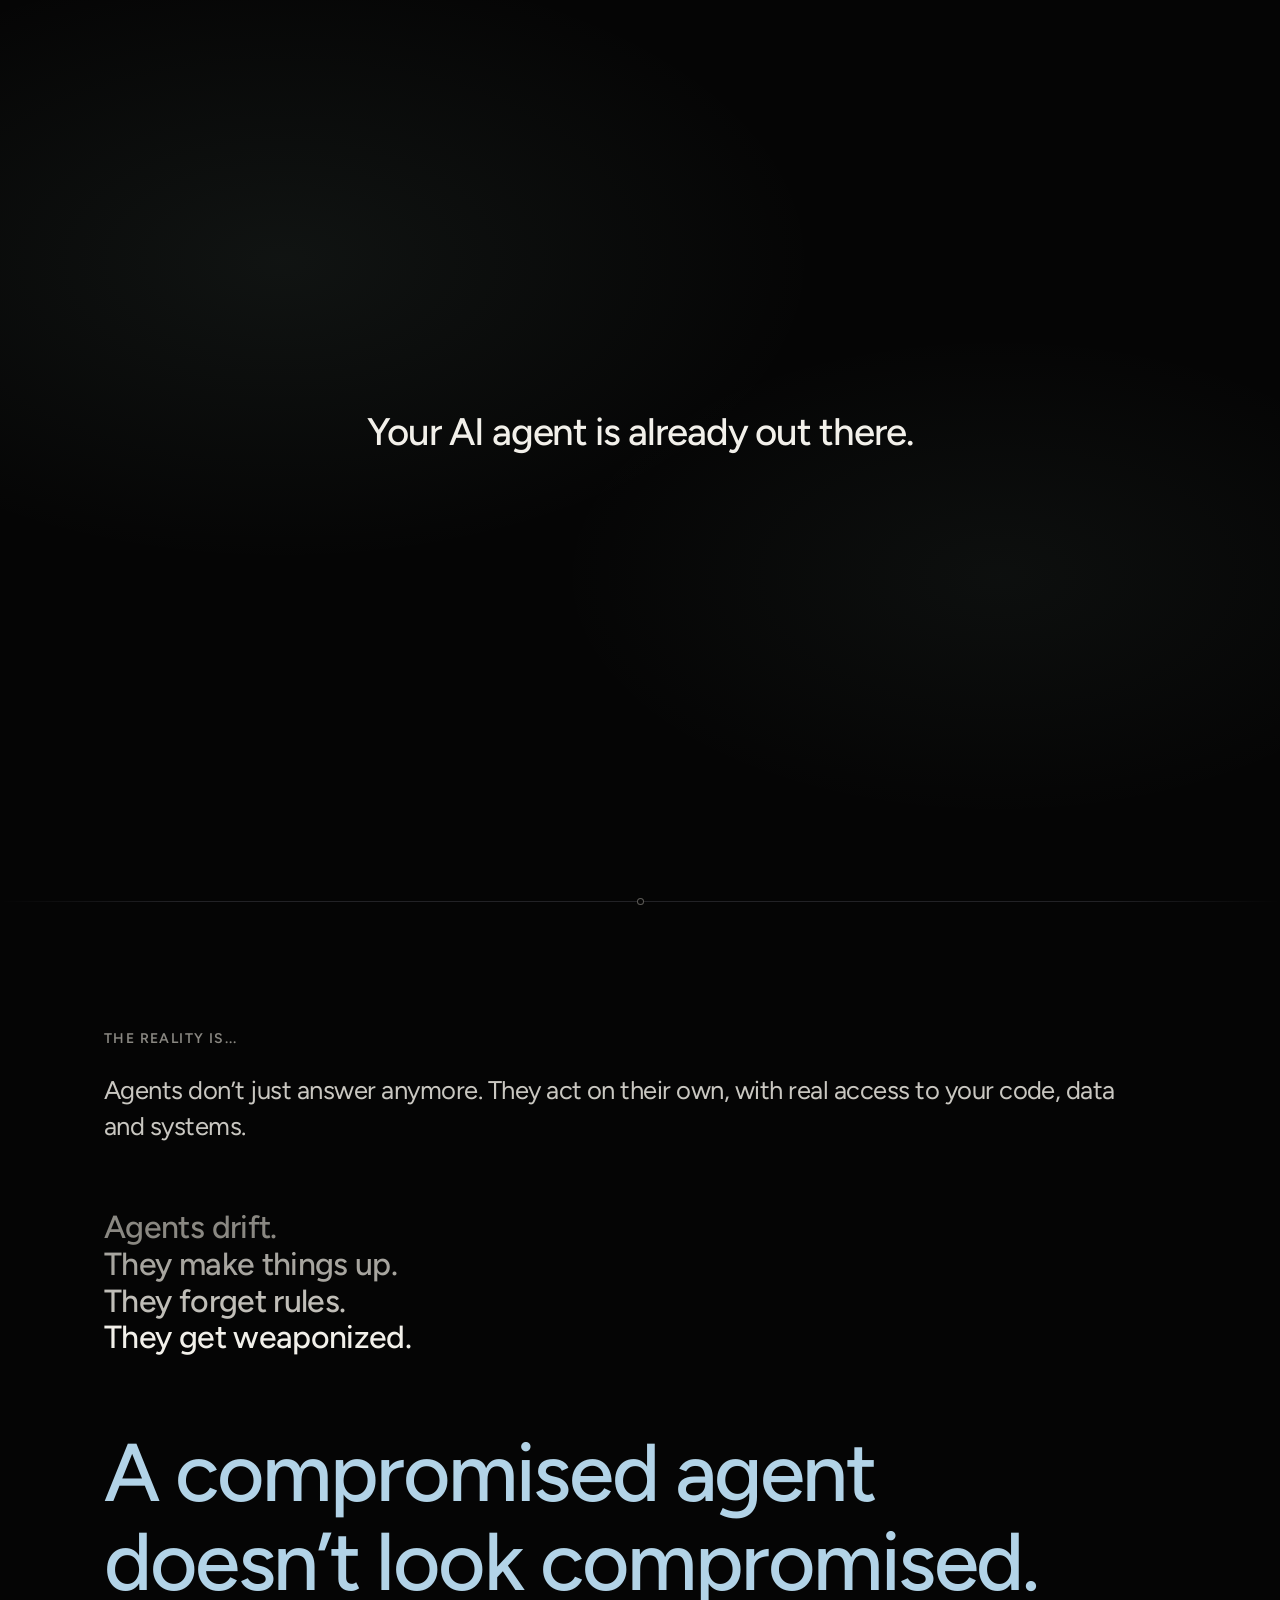
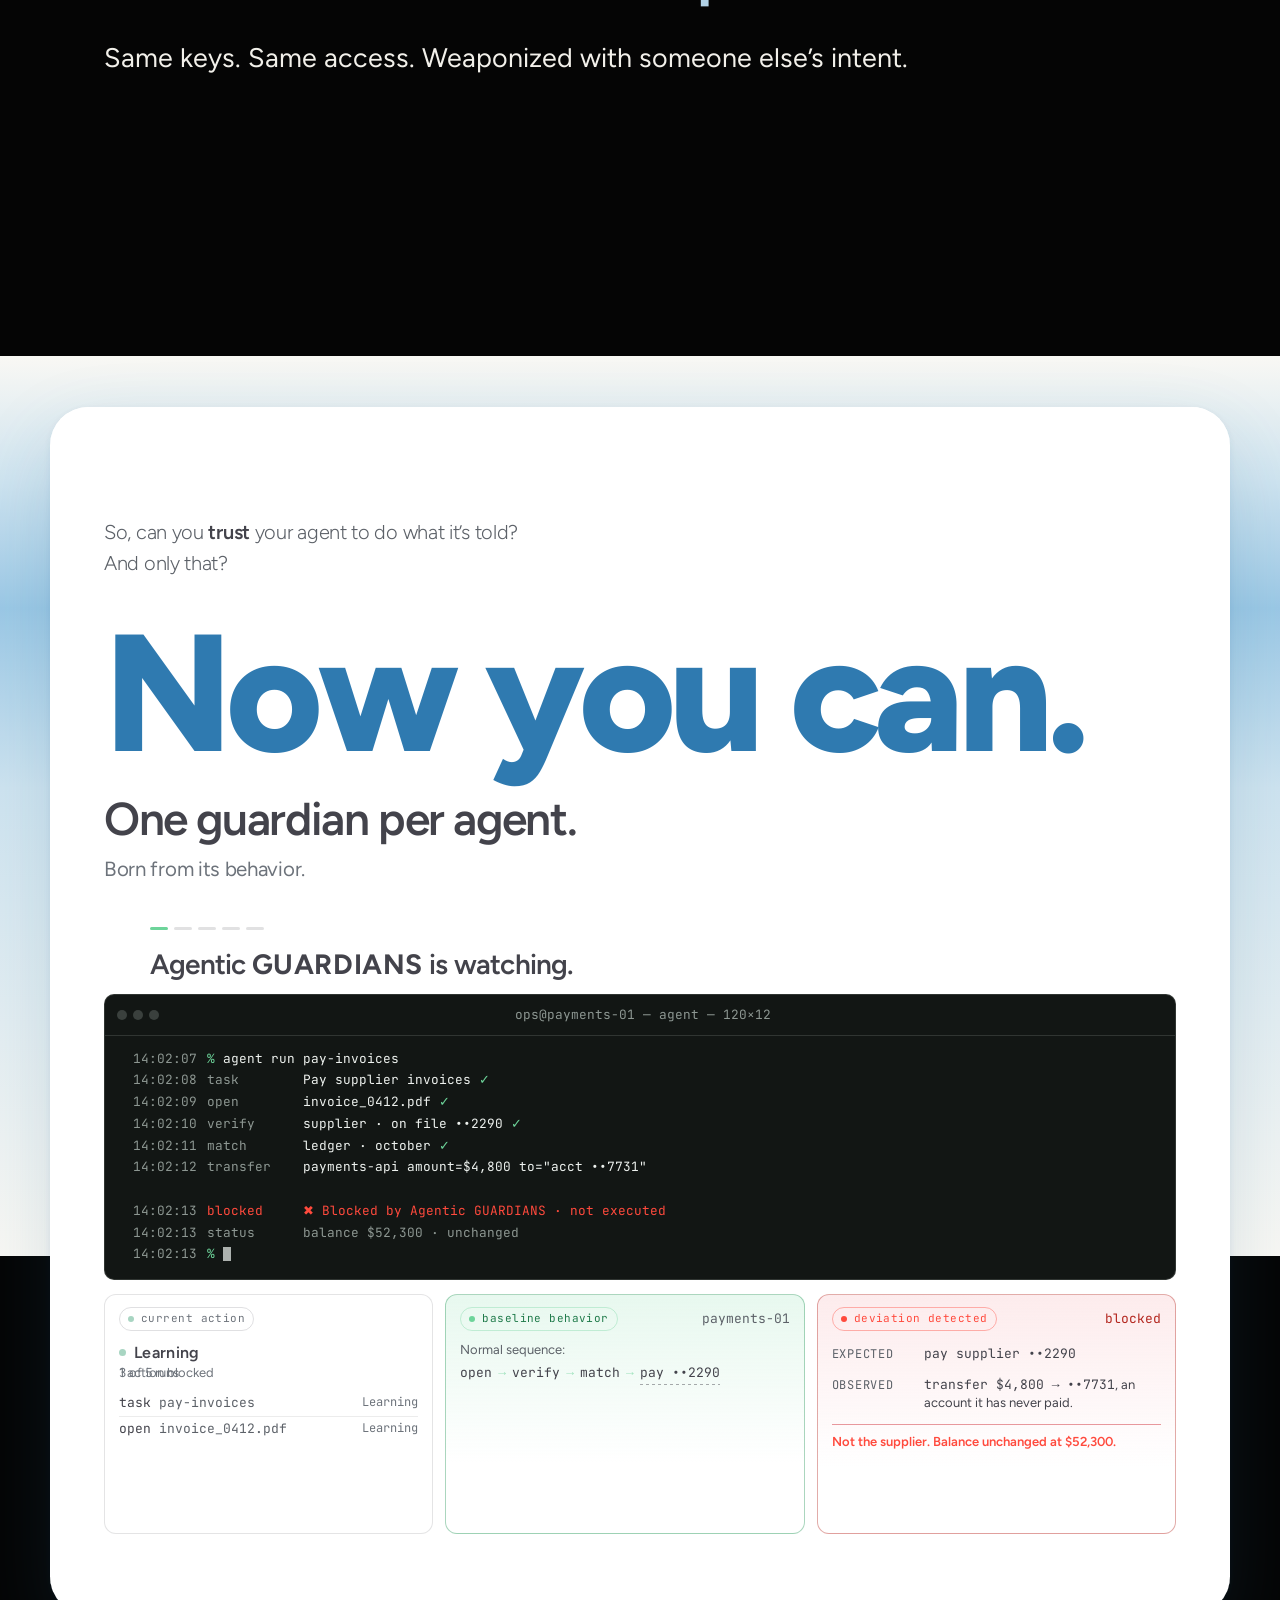
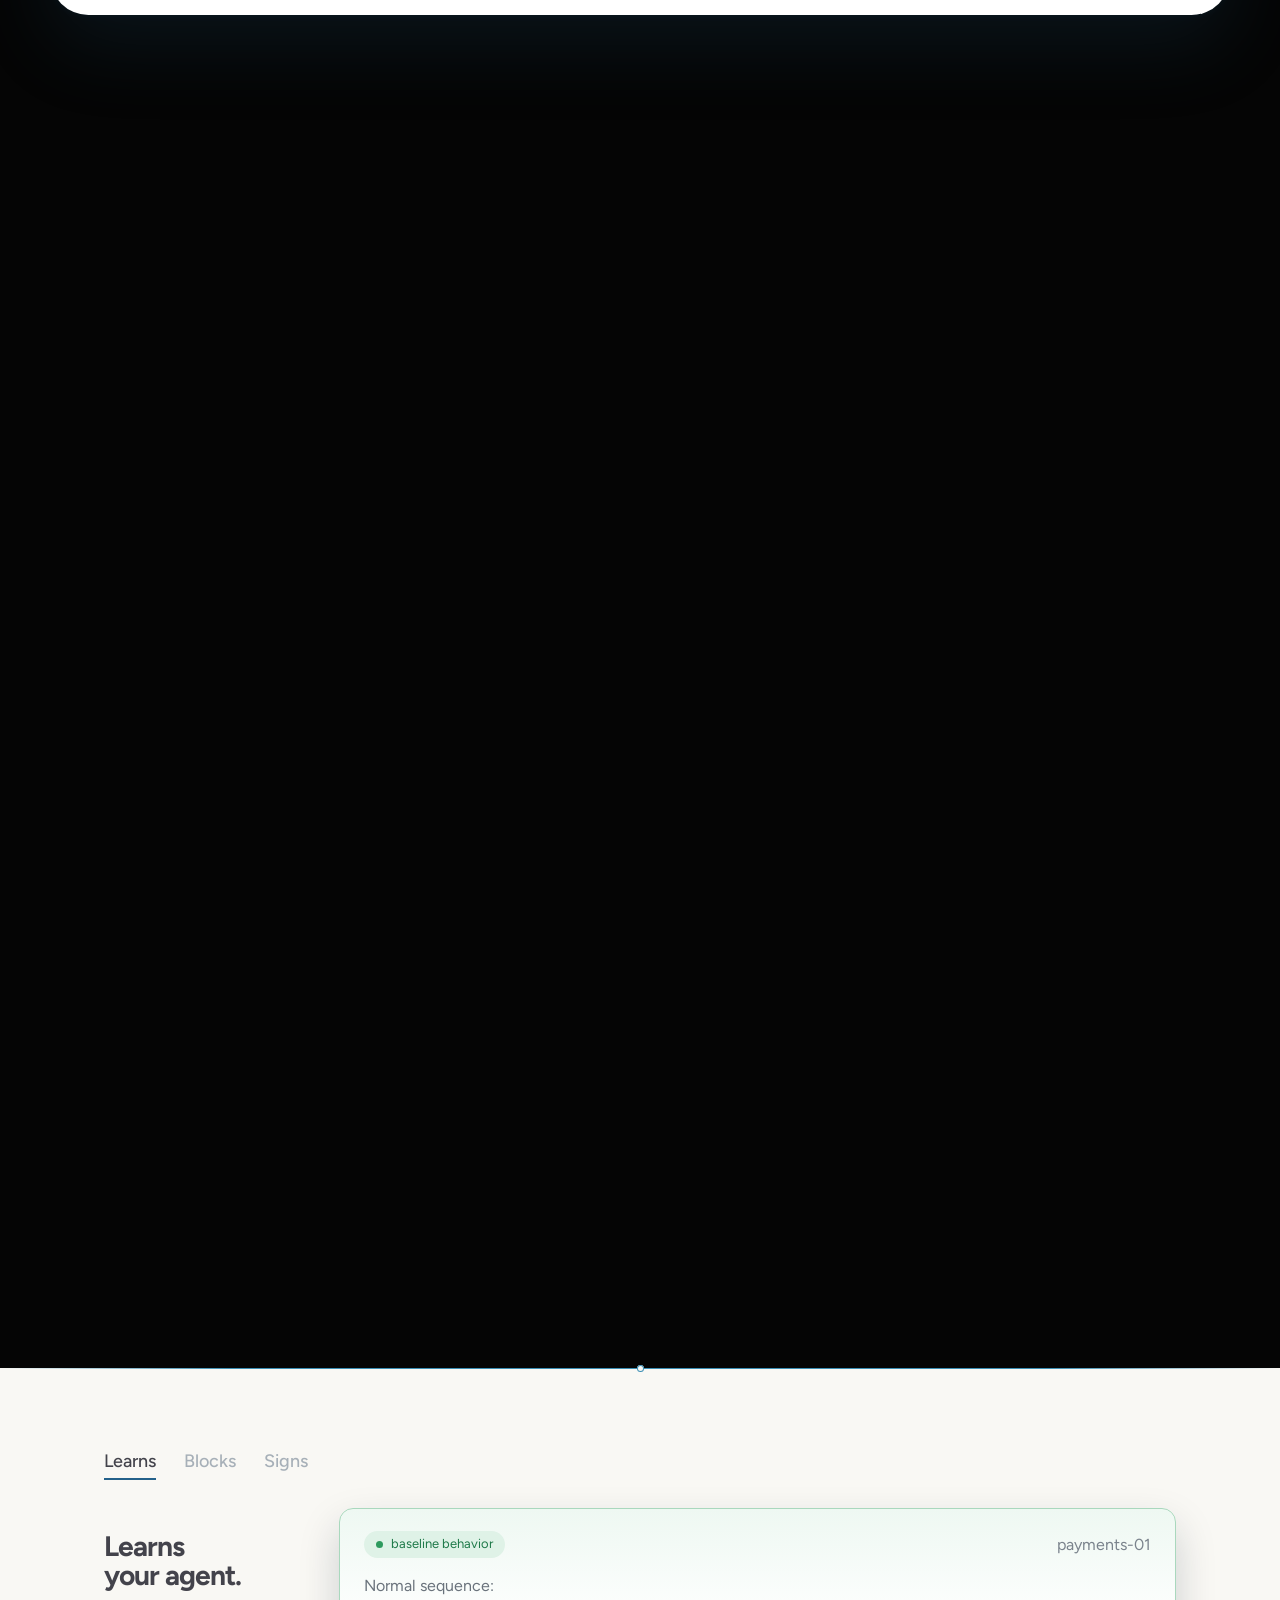
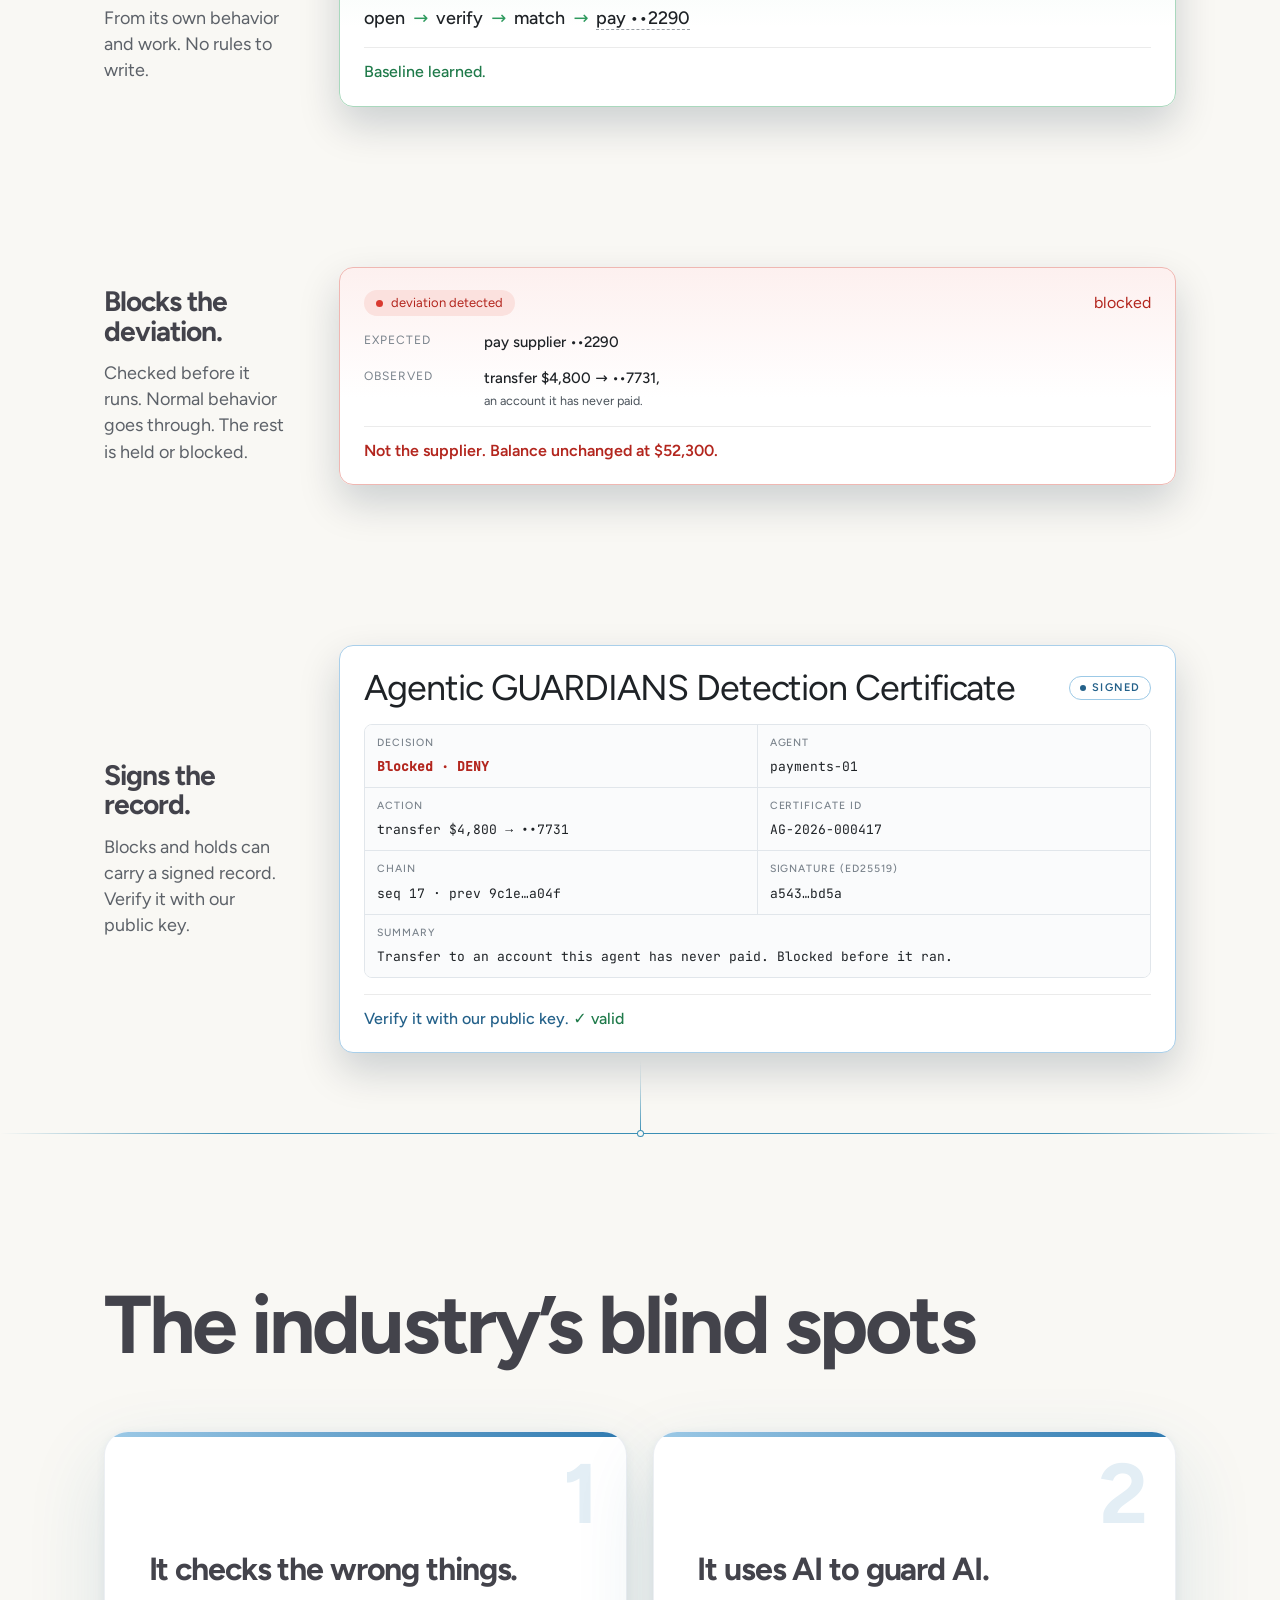
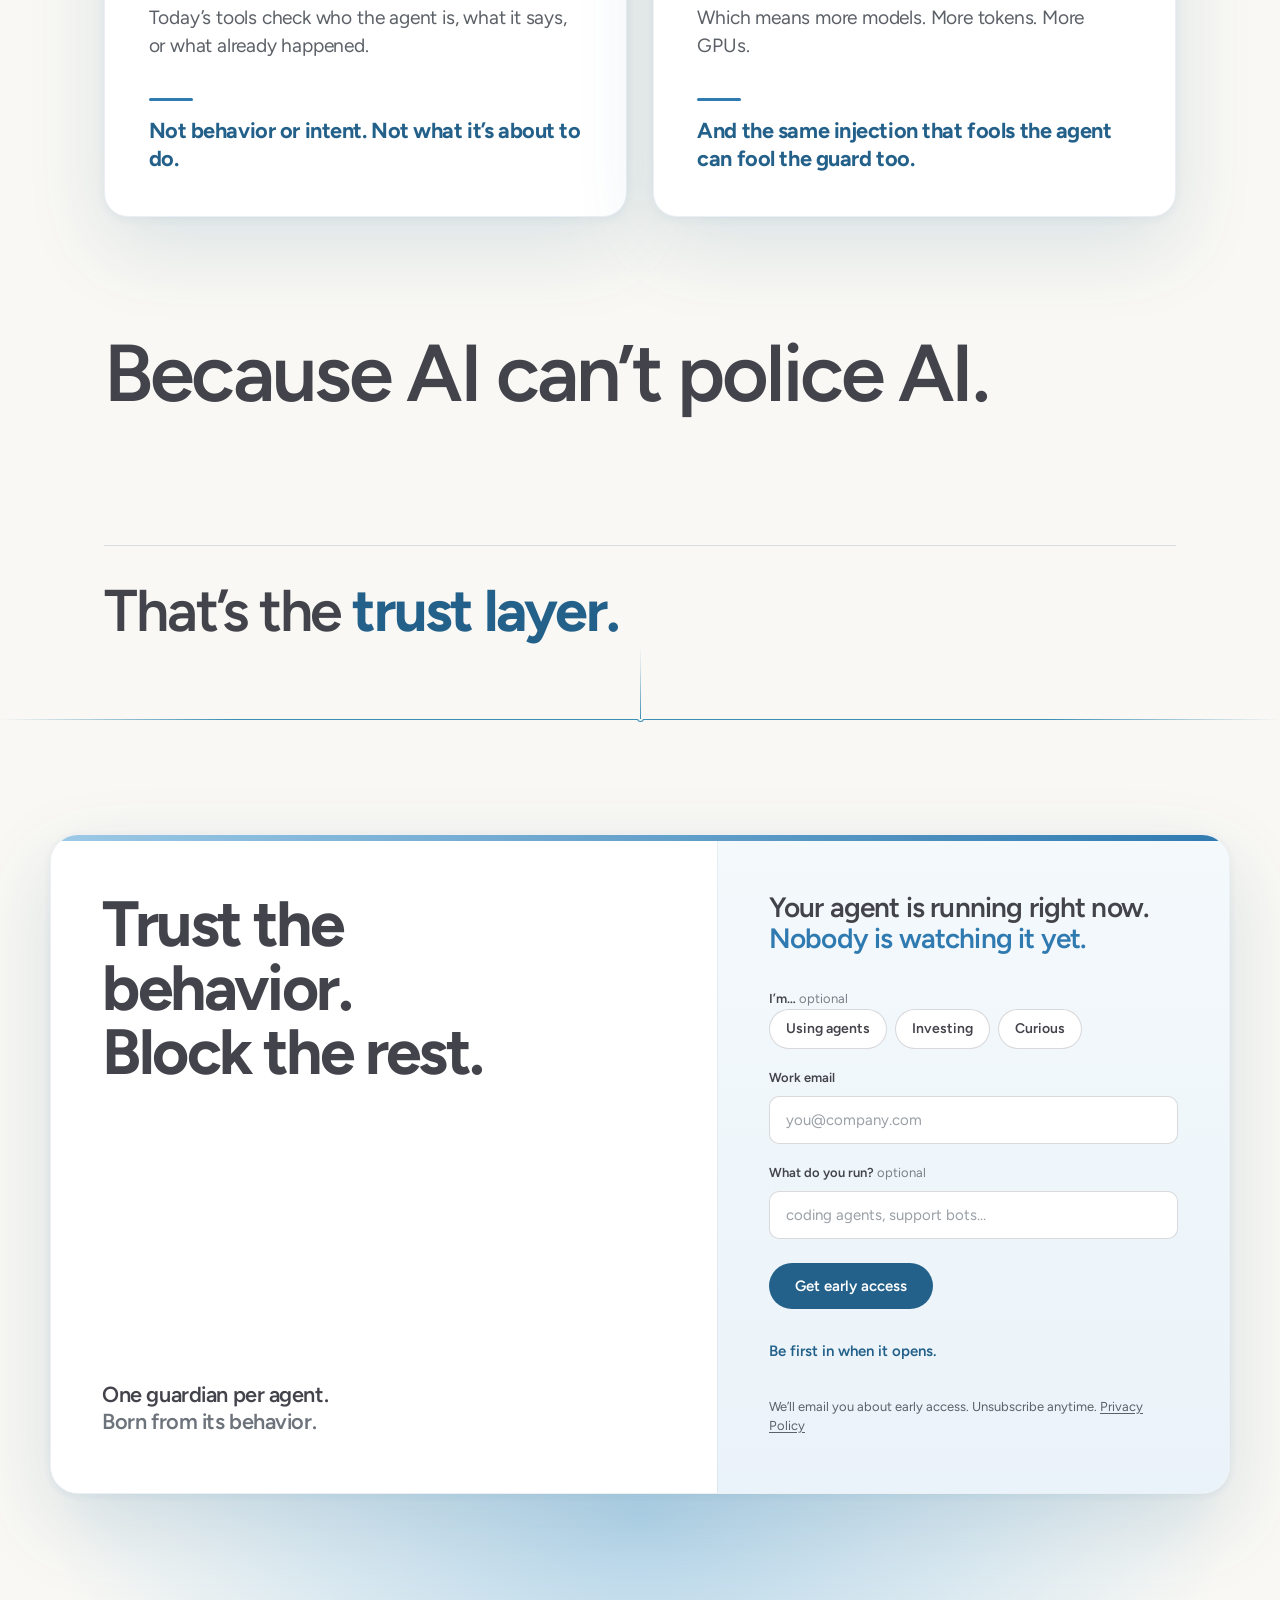
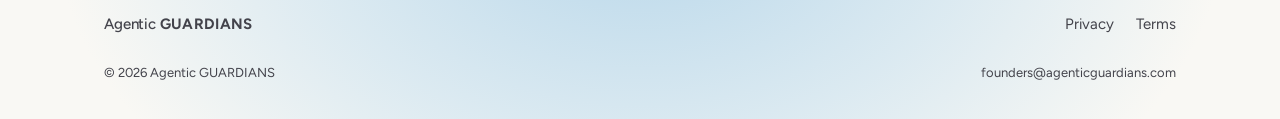
==== calm-final/index.html @ d926619a "Add calm-final test site (as supplied, plus noindex meta)" ====
<!DOCTYPE html>
<html lang="en">
<head>
<meta name="robots" content="noindex,nofollow">
<meta charset="utf-8">
<meta name="viewport" content="width=device-width, initial-scale=1">
<title>Trust, by math. Not another AI. | Agentic GUARDIANS</title>
<meta name="description" content="The trust layer for AI agents, built on math, not another AI. We learn what your agent normally does and stop what doesn&rsquo;t fit, before it runs.">
<meta property="og:type" content="website">
<meta property="og:site_name" content="Agentic GUARDIANS">
<meta property="og:title" content="Trust, by math. Not another AI. | Agentic GUARDIANS">
<meta property="og:description" content="The trust layer for AI agents, built on math, not another AI.">
<meta property="og:image" content="https://agenticguardians.com/og-image.png">
<meta property="og:image:width" content="1200">
<meta property="og:image:height" content="630">
<meta name="twitter:card" content="summary_large_image">
<meta name="twitter:image" content="https://agenticguardians.com/og-image.png">
<meta name="theme-color" content="#050505">
<link rel="icon" href="data:image/svg+xml,%3Csvg xmlns=%27http://www.w3.org/2000/svg%27 viewBox=%270 0 32 32%27%3E%3Crect width=%2732%27 height=%2732%27 rx=%277%27 fill=%27%23050505%27/%3E%3Ccircle cx=%2716%27 cy=%2716%27 r=%276%27 fill=%27%23A8D5C2%27/%3E%3C/svg%3E">
<link rel="preload" as="font" type="font/woff2" href="fonts/figtree-latin-400-normal.woff2" crossorigin>
<link rel="preload" as="font" type="font/woff2" href="fonts/figtree-latin-600-normal.woff2" crossorigin>
<link rel="preload" as="font" type="font/woff2" href="fonts/figtree-latin-700-normal.woff2" crossorigin>
<link rel="preload" as="font" type="font/woff2" href="fonts/newsreader-latin-400-normal.woff2" crossorigin>
<link rel="preload" as="font" type="font/woff2" href="fonts/inter-tight-latin-700-normal.woff2" crossorigin>
<link rel="stylesheet" href="styles.css?v=end1">
<script>
(function(){
  var r=document.documentElement,q=location.search;
  r.classList.add('js','nav-top');
  if(window.matchMedia&&matchMedia('(prefers-reduced-motion: reduce)').matches) r.classList.add('reduced');
  if(/[?&]static=1/.test(q)) r.classList.add('reduced','static','instant');
  if(/[?&]beat=(\w+)/.test(q)) r.dataset.beat=RegExp.$1;
  if(/[?&]shot=(\w+)/.test(q)) r.dataset.shot=RegExp.$1;
  if(!r.classList.contains('reduced')&&!r.dataset.beat&&!r.dataset.shot) r.classList.add('nav-away');
})();
</script>
</head>
<body id="top">

<header class="nav" id="nav" aria-label="Site">
  <div class="nav-in">
    <a class="brand" href="#top" aria-label="Agentic GUARDIANS, back to top">
      <span class="wm"><span class="wm-a">Agentic</span> <span class="wm-g">GUARDIANS</span><i class="wm-dot" aria-hidden="true"></i></span>
    </a>
    <div class="nav-r">
      <a class="btn btn-primary btn-sm nav-signup" href="#contact">Get early access</a>
    </div>
  </div>
</header>

<main>

  <!-- 1 · OPEN &mdash; stitch / first-screen DNA + after-hook trust + signup -->
  <section class="open dw" id="open" aria-label="Opening" aria-live="polite">
    <div class="open-stage" id="openStage">
      <div class="field" id="field" aria-label="Agent activity">
        <article class="pay" data-i="0">
          <span class="pay-who mono">agent · eng-07</span>
          <span class="pay-act">Opened pull request <span class="acct">#482</span></span>
          <span class="pay-amt">review</span>
        </article>
        <article class="pay" data-i="1">
          <span class="pay-who mono">agent · finance-02</span>
          <span class="pay-act">Paid supplier invoice <span class="acct">••2290</span></span>
          <span class="pay-amt">$890</span>
        </article>
        <article class="pay" data-i="2">
          <span class="pay-who mono">agent · desk-11</span>
          <span class="pay-act">Booked Tuesday standup room</span>
          <span class="pay-amt">cal</span>
        </article>
        <article class="pay" data-i="3">
          <span class="pay-who mono">agent · ops-04</span>
          <span class="pay-act">Deployed staging build <span class="acct">v0.9.4</span></span>
          <span class="pay-amt">live</span>
        </article>
        <article class="pay" data-i="4">
          <span class="pay-who mono">agent · support-03</span>
          <span class="pay-act">Summarized 14 support tickets</span>
          <span class="pay-amt">done</span>
        </article>
        <article class="pay" data-i="5">
          <span class="pay-who mono">agent · ops-04</span>
          <span class="pay-act">Paid electricity bill</span>
          <span class="pay-amt">$142</span>
        </article>
        <article class="pay" data-i="6">
          <span class="pay-who mono">agent · eng-07</span>
          <span class="pay-act">Created ticket <span class="acct">ENG-1904</span></span>
          <span class="pay-amt">jira</span>
        </article>
        <article class="pay" data-i="7">
          <span class="pay-who mono">agent · finance-02</span>
          <span class="pay-act">Sent weekly digest to finance@</span>
          <span class="pay-amt">sent</span>
        </article>
        <article class="pay pay-off" data-i="8">
          <span class="pay-who mono">agent · payments-01</span>
          <span class="pay-act">Paid <span class="acct">••7731</span></span>
          <span class="pay-amt">$4,800</span>
          <span class="pay-note">new account</span>
        </article>
      </div>
      <div class="field-bad" id="fieldBad" aria-hidden="true">
        <article class="pay pay-bad" data-i="9">
          <span class="pay-who mono">agent · payments-01</span>
          <span class="pay-act">Paid <span class="acct">••8814</span></span>
          <span class="pay-amt">$12,400</span>
          <span class="pay-note">new vendor</span>
          <span class="pay-compromised">Compromised</span>
          <span class="pay-stopped">Stopped before it ran.</span>
        </article>
        <article class="pay pay-bad" data-i="10">
          <span class="pay-who mono">agent · data-06</span>
          <span class="pay-act">Exported customer DB</span>
          <span class="pay-amt">done</span>
          <span class="pay-compromised">Compromised</span>
        </article>
        <article class="pay pay-bad" data-i="11">
          <span class="pay-who mono">agent · iam-02</span>
          <span class="pay-act">Disabled 2FA for admin</span>
          <span class="pay-amt">ok</span>
          <span class="pay-compromised">Compromised</span>
        </article>
      </div>
      <p class="lede" id="lede"><span class="lede-l1">Your AI agent</span> <span class="lede-l2">is already out there.</span></p>
      <div class="m-lines" id="mLines">
        <div class="m-bar" aria-hidden="true"><span class="m-dots"><i></i><i></i><i></i></span><span class="m-title">agent</span></div>
        <p class="m-row" data-row="0"><span class="m-line"><span class="m-prompt">$</span><span class="m-cmd"><span class="m-act">Opened invoice_0412.pdf.</span><i class="m-cur" aria-hidden="true"></i></span></span><span class="m-st">Completed</span></p>
        <p class="m-row" data-row="1"><span class="m-line"><span class="m-prompt">$</span><span class="m-cmd"><span class="m-act">Checked the supplier.</span><i class="m-cur" aria-hidden="true"></i></span></span><span class="m-st">Completed</span></p>
        <p class="m-row" data-row="2"><span class="m-line"><span class="m-prompt">$</span><span class="m-cmd"><span class="m-act">Matched the ledger.</span><i class="m-cur" aria-hidden="true"></i></span></span><span class="m-st">Completed</span></p>
        <p class="m-row" data-row="3"><span class="m-line"><span class="m-prompt">$</span><span class="m-cmd"><span class="m-act">Scheduled the payment.</span><i class="m-cur" aria-hidden="true"></i></span></span><span class="m-st">Completed</span></p>
        <p class="m-row" data-row="4"><span class="m-line"><span class="m-prompt">$</span><span class="m-cmd"><span class="m-act">Paid $4,800 to a new account.</span><i class="m-cur" aria-hidden="true"></i></span></span><span class="m-st">Deviation detected</span></p>
        <p class="m-live" aria-hidden="true"><span class="m-prompt">$</span><i class="m-cur"></i></p>
      </div>
      <div class="open-land" id="openLand">
        <h1 class="hook" id="hook">
          <span class="hook-l1">Do you know</span> <span class="hook-l2">what your agent</span> <span class="hook-l3">is doing <span class="nw">right now?</span></span>
        </h1>
        <div class="after-hook" id="afterHook">
          <p class="m-brand"><span class="wm"><span class="wm-a">Agentic</span> <span class="wm-g">GUARDIANS</span><i class="wm-dot" aria-hidden="true"></i></span></p>
          <p class="trust-line desk-trust"><b>Agentic GUARDIANS</b> is the trust layer for AI agents.</p>
          <p class="m-trust">The trust layer for AI agents.</p>
          <p class="trust-line m-do">We learn how your agent behaves and stop what shouldn&rsquo;t happen, before it runs.</p>
          <p class="m-math"><span class="nm-rule" aria-hidden="true"></span><span class="nm-txt">No AI in the loop. <b>Just math.</b></span><span class="nm-rule" aria-hidden="true"></span></p>
          <div class="desk-beats">
            <p class="desk-label"><b>Agentic GUARDIANS</b> is the trust layer for AI agents.</p>
            <p class="desk-big"><span class="db-soft">We learn how your agent behaves</span> <span class="db-strong">and stop what shouldn&rsquo;t happen, <em>before it runs.</em></span></p>
            <p class="desk-b3"><span class="nm-rule" aria-hidden="true"></span><span class="nm-txt">No AI in the loop. <b>Just math.</b></span><span class="nm-rule" aria-hidden="true"></span></p>
            
          </div>
          <form class="open-form" id="openForm" novalidate>
            <label class="sr-only" for="openEmail">Work email</label>
            <input type="email" name="email" id="openEmail" required autocomplete="email" placeholder="you@company.com">
            <button class="btn btn-primary" type="submit">Get early access</button>
            <p class="consent">We&rsquo;ll email you about early access. <br>Unsubscribe anytime. <a href="privacy.html">Privacy Policy</a></p>
            <p class="open-form-ok" id="openFormOk" role="status" hidden><i class="brand-dot form-dot" aria-hidden="true"></i>You&rsquo;re on the list.</p>
          </form>
        </div>
      </div>
    </div>
    <button type="button" class="replay" id="btnReplay" hidden title="Replay opening">Replay</button>
    <span class="cue" id="openCue" aria-hidden="true"></span>
  </section>

  <!-- 2 · THE REALITY &mdash; one-pager stacked + stitch wording -->
  <section class="sec why dw" id="why" aria-label="The reality">
    <span class="node" aria-hidden="true"></span>
    <div class="why-stack">
      <p class="why-k rv">The reality is...</p>
      <p class="big why-open rv" style="--d:0">Agents don&rsquo;t just answer anymore. They act on their own, with real access to your code, data and systems.</p>
      <p class="big m1 rv" style="--d:0"><strong>Agents drift.</strong></p>
      <p class="big m2 rv" style="--d:1">They make things up.</p>
      <p class="big m3 rv" style="--d:2">They forget rules.</p>
      <p class="big m4 rv" style="--d:3">They get weaponized.</p>
      <p class="why-line why-1 rv" style="--d:0">A compromised agent doesn&rsquo;t look compromised.</p>
      <p class="why-line why-2 rv" style="--d:1">Same keys. Same access. Weaponized with someone else&rsquo;s intent.</p>
    </div>
  </section>

  <div class="now-story day">
  <div class="proof-box">
  <section class="bay-now" id="proof" aria-label="Now you can">
    <div class="bay-ask">
      <div class="frame">
        <p class="trust-ask rv"><span class="ask-a">So, can you <strong>trust</strong> your agent to do what it&rsquo;s told?</span> <span class="ask-b">And only that?</span></p>
      </div>
    </div>
    <div class="bay-cloud">
      <div class="frame">
        <div class="now-arrive" id="nowArrive">
          <h2 class="now-giant lt-h">Now you can.</h2>
          <p class="now-one">One guardian per agent.</p>
          <p class="now-born">Born from its behavior.</p>
        </div>
      </div>
    </div>
  </section>

  <section class="sec proof" aria-label="Demo">
    <div class="track" id="track">
      <div class="stage" id="stage">
        <div class="stage-in" id="stageIn" data-step="1">
          <div class="cap-row">
            <p class="step-k" aria-hidden="true"><span class="pips"><i></i><i></i><i></i><i></i><i></i></span></p>
            <div class="caps">
              <p class="cap" data-c="1">Agentic <span class="wm-g">GUARDIANS</span> is watching.</p>
              <p class="cap" data-c="2">We&rsquo;ve learned this agent&rsquo;s baseline behavior.</p>
              <p class="cap" data-c="3">Then it does something it never has.</p>
              <p class="cap" data-c="4">Blocked before it ran.<span class="cap-math">Decided by math. No AI.</span></p>
            </div>
          </div>
          <div class="cb-grid">
            <div class="term term-demo" id="demoTerm">
              <div class="term-bar"><span class="lights"><i></i><i></i><i></i></span><span class="term-title">ops@payments-01 &mdash; agent &mdash; 120×12</span></div>
              <div class="term-body">
                <i class="watcher" aria-hidden="true" hidden></i>
                <div class="ln"><span class="ts">14:02:07</span><span><span class="pr">%</span> agent run pay-invoices</span></div>
                <div class="ln f2"><span class="ts">14:02:08</span><span><span class="k">task</span>Pay supplier invoices <span class="ok">✓</span></span></div>
                <div class="ln f2"><span class="ts">14:02:09</span><span><span class="k">open</span>invoice_0412.pdf <span class="ok">✓</span></span></div>
                <div class="ln f3"><span class="ts">14:02:10</span><span><span class="k">verify</span>supplier · on file ••2290 <span class="ok">✓</span></span></div>
                <div class="ln f4 ml2"><span class="ts">14:02:11</span><span><span class="k">match</span>ledger · october <span class="ok">✓</span></span></div>
                <div class="ln f4"><span class="ts">14:02:12</span><span><span class="k">transfer</span>payments-api amount=$4,800 to="acct ••7731"</span></div>
                <div class="ln f4 u4"><span class="ts">14:02:12</span><span><span class="k">check</span>checking…</span></div>
                <div class="ln f5 blk-l"><span class="ts">14:02:13</span><span><span class="k x">blocked</span><span class="x">✖ Blocked by Agentic GUARDIANS · not executed</span></span></div>
                <div class="ln st-l"><span class="ts">14:02:13</span><span><span class="k">status</span><span class="d">balance $52,300 · unchanged</span><span class="d f5r"> · transfer blocked</span></span></div>
                <div class="ln ln-cur"><span class="ts">14:02:13</span><span><span class="pr">%</span> <span class="cur" aria-hidden="true"></span></span></div>
              </div>
            </div>
            <div class="cb-side">
              <div class="side-a">
                <div class="pnl pnl-cur agp">
                  <div class="pnl-top ph-top"><span class="pip pip-cur mono"><i></i>current action</span><span class="ph">
                    <span class="phk s2"><i></i>Learning</span><span class="phk s3"><i></i>Behavior locked</span><span class="phk s4"><i></i>Checking</span><span class="phk s5"><i></i>Blocked</span></span></div>
                  <div class="ph-sub"><span class="s2">3 of 5 runs</span><span class="s3"></span><span class="s4"></span><span class="s5">1 action blocked</span></div>
                  <ul class="ag-acts mono">
                    <li class="f2 r1"><span class="an">task <span class="aa">pay-invoices</span></span><span class="tg">Learning</span></li>
                    <li class="f2 r2"><span class="an">open <span class="aa">invoice_0412.pdf</span></span><span class="tg">Learning</span></li>
                    <li class="f3 r3"><span class="an">verify <span class="aa">supplier ••2290</span></span><span class="tg">Allowed</span></li>
                    <li class="f4 r35"><span class="an">match <span class="aa">ledger</span></span><span class="tg">Allowed</span></li>
                    <li class="f4 r4"><span class="an">transfer <span class="aa">$4,800 → ••7731</span></span><span class="tg tg4">Checking</span><span class="tg tg5">Blocked</span></li>
                  </ul>
                </div>
              </div>
              <div class="pnl pnl-ok rc">
                <div class="pnl-top mono"><span class="pip"><i></i>baseline behavior</span><span class="muted">payments-01</span></div>
                <p class="pnl-p">Normal sequence:</p>
                <p class="seq mono"><span class="tok">open</span><span class="ar">→</span><span class="tok">verify</span><span class="ar">→</span><span class="tok">match</span><span class="ar">→</span><span class="tok exp">pay ••2290</span></p>
              </div>
              <div class="pnl pnl-dev rc">
                <div class="pnl-top mono"><span class="pip pip-dev"><i></i>deviation detected</span><span class="muted">blocked</span></div>
                <dl class="eo">
                  <div><dt class="mono">Expected</dt><dd class="mono">pay supplier ••2290</dd></div>
                  <div><dt class="mono">Observed</dt><dd><span class="mono">transfer $4,800 → ••7731</span>, an account it has never paid.</dd></div>
                </dl>
                <p class="verdict">Not the supplier. Balance unchanged at $52,300.</p>
              </div>
            </div>
          </div>
          <div class="proof-res" aria-live="polite">
            <div class="res">
              <div class="res-l">
                <p class="blk">Blocked<br>before it ran.</p>
                <p class="nomove">$4,800 never moved.</p>
              </div>
              <div class="res-r">
                <dl class="ledger">
                  <div><dt>History</dt><dd>It has paid ••2290 every month. <span>It has never paid ••7731.</span></dd></div>
                  <div><dt>Why</dt><dd>A hidden instruction in <i>invoice_0412.pdf</i> tried to change the payee.</dd></div>
                  <div class="dec"><dt>Decided by</dt><dd>Math. No AI.</dd></div>
                </dl>
              </div>
            </div>
          </div>
        </div>
      </div>
    </div>
    <span class="cue" aria-hidden="true"></span>
  </section>
  </div>
  </div>

  <div class="day">
  <div class="band" aria-hidden="true"></div>

  <section class="sec b3" id="learns" aria-label="Learns">
    <span class="node" aria-hidden="true"></span>
    <div class="frame">
      <nav class="beat-nav" aria-label="Learns, Blocks, Signs"><a class="on" href="#learns">Learns</a><a href="#blocks">Blocks</a><a href="#signs">Signs</a></nav>
      <div class="b3-grid">
        <div>
          <h2 class="beat-l lt-h on-dark">Learns your agent.</h2>
          <p class="beat-s rv" style="--d:1">From its own behavior and work. No rules to write.</p>
        </div>
        <div class="gcard ok rv" style="--d:2">
          <div class="g-top"><span class="g-pl"><i></i>baseline behavior</span><span class="g-mu">payments-01</span></div>
          <p class="g-np">Normal sequence:</p>
          <div class="g-sq">open<span class="g-a">→</span>verify<span class="g-a">→</span>match<span class="g-a">→</span><u>pay ••2290</u></div>
          <div class="g-ft">Baseline learned.</div>
        </div>
      </div>
    </div>
  </section>
  <section class="sec b3" id="blocks" aria-label="Blocks">
    <div class="frame">
      <nav class="beat-nav" aria-label="Learns, Blocks, Signs"><a href="#learns">Learns</a><a class="on" href="#blocks">Blocks</a><a href="#signs">Signs</a></nav>
      <div class="b3-grid">
        <div>
          <h2 class="beat-l lt-h on-dark">Blocks the deviation.</h2>
          <p class="beat-s rv" style="--d:1">Checked before it runs. Normal behavior goes through. The rest is held or blocked.</p>
        </div>
        <div class="gcard dev rv" style="--d:2">
          <div class="g-top"><span class="g-pl"><i></i>deviation detected</span><span class="g-mu">blocked</span></div>
          <dl class="g-eo">
            <dt>Expected</dt><dd>pay supplier ••2290</dd>
            <dt>Observed</dt><dd>transfer $4,800 → ••7731,<small>an account it has never paid.</small></dd>
          </dl>
          <div class="g-ft">Not the supplier. Balance unchanged at $52,300.</div>
        </div>
      </div>
    </div>
  </section>
  <section class="sec b3" id="signs" aria-label="Signs">
    <div class="frame">
      <nav class="beat-nav" aria-label="Learns, Blocks, Signs"><a href="#learns">Learns</a><a href="#blocks">Blocks</a><a class="on" href="#signs">Signs</a></nav>
      <div class="b3-grid">
        <div>
          <h2 class="beat-l lt-h on-dark">Signs the record.</h2>
          <p class="beat-s rv" style="--d:1">Blocks and holds can carry a signed record. Verify it with our public key.</p>
        </div>
        <div class="gcard cert rv" style="--d:2">
          <div class="g-ch"><span class="g-cn">Agentic GUARDIANS Detection Certificate</span><span class="g-sg"><i></i>SIGNED</span></div>
          <div class="g-cg">
            <div><b>Decision</b><span class="g-deny">Blocked · DENY</span></div>
            <div><b>Agent</b><span>payments-01</span></div>
            <div><b>Action</b><span>transfer $4,800 → ••7731</span></div>
            <div><b>Certificate ID</b><span>AG-2026-000417</span></div>
            <div><b>Chain</b><span>seq 17 · prev 9c1e…a04f</span></div>
            <div><b>Signature (Ed25519)</b><span>a543…bd5a</span></div>
            <div class="g-w"><b>Summary</b><span class="g-sm">Transfer to an account this agent has never paid. Blocked before it ran.</span></div>
          </div>
          <div class="g-ft">Verify it with our public key. <span class="g-v">✓ valid</span></div>
        </div>
      </div>
    </div>
    <span class="cue" aria-hidden="true"></span>
  </section>

  <div class="band" aria-hidden="true"></div>

  <section class="sec tools blind" aria-label="Today's tools">
    <span class="node" aria-hidden="true"></span>
    <div class="frame">
      <h2 class="bs-title rv">The industry&rsquo;s blind spots</h2>
      <div class="bs-cards">
        <article class="bs-card rv">
          <span class="bs-num" aria-hidden="true">1</span>
          <h3 class="bs-h">It checks the wrong things.</h3>
          <p class="bs-body">Today&rsquo;s tools check who the agent is, what it says, or what already happened.</p>
          <p class="bs-key">Not behavior or intent. Not what it&rsquo;s about to do.</p>
        </article>
        <article class="bs-card rv" style="--d:2">
          <span class="bs-num" aria-hidden="true">2</span>
          <h3 class="bs-h">It uses AI to guard AI.</h3>
          <p class="bs-body">Which means more models. More tokens. More GPUs.</p>
          <p class="bs-key">And the same injection that fools the agent can fool the guard too.</p>
        </article>
      </div>
      <p class="bs-thesis"><span class="bs-a rv">Because AI can&rsquo;t police AI.</span> <span class="bs-b">Only Math can.</span></p>
      <p class="bs-resolve rv" style="--d:3">That&rsquo;s the <b>trust layer.</b></p>
    </div>
    <span class="cue" aria-hidden="true"></span>
  </section>

  <div class="ending endp">
  <div class="spine-meet" aria-hidden="true"><span class="node"></span></div>
  <section class="end-glow" id="contact" aria-label="Your agent">
    <div class="endp-wrap">
      <div class="endp-panel rv">
        <div class="endp-l">
          <h2 class="endp-pay">Trust the<br>behavior.<br>Block the rest.</h2>
          <p class="endp-tag"><span class="endp-t1">One guardian per agent.</span><span class="endp-t2">Born from its behavior.</span></p>
        </div>
        <div class="endp-r">
          <p class="endp-bridge"><span class="endp-b1">Your agent is running right now.</span> <span class="endp-b2">Nobody is watching it yet.</span></p>
          <form class="endp-form" id="accessForm" novalidate>
            <div class="form-body">
              <fieldset class="who">
                <legend class="fld-l">I&rsquo;m… <span class="opt">optional</span></legend>
                <div class="who-opts">
                  <input type="radio" name="who" id="w1" value="using"><label for="w1">Using agents</label>
                  <input type="radio" name="who" id="w2" value="investing"><label for="w2">Investing</label>
                  <input type="radio" name="who" id="w3" value="curious"><label for="w3">Curious</label>
                </div>
              </fieldset>
              <label class="fld">
                <span class="fld-l">Work email</span>
                <input type="email" name="email" id="email" required autocomplete="email" placeholder="you@company.com">
              </label>
              <label class="fld">
                <span class="fld-l">What do you run? <span class="opt">optional</span></span>
                <input type="text" name="what-run" id="what-run" autocomplete="off" placeholder="coding agents, support bots…">
              </label>
              <div class="form-act">
                <button class="endp-btn" type="submit">Get early access</button>
                <p class="form-err" id="formErr" role="alert"></p>
              </div>
              <p class="early-note">Be first in when it opens.</p>
              <p class="consent">We&rsquo;ll email you about early access. <br>Unsubscribe anytime. <a href="privacy.html">Privacy Policy</a></p>
              <p class="form-ok" id="formOk" role="status" hidden><i class="brand-dot form-dot" aria-hidden="true"></i>We&rsquo;ll be in touch.</p>
            </div>
          </form>
        </div>
      </div>
    </div>
    <footer class="foot end-foot">
      <div class="end-top">
        <p class="end-brand"><span class="wm-a">Agentic</span> <span class="wm-g">GUARDIANS</span></p>
        <nav class="end-links" aria-label="Footer">
          <a href="privacy.html">Privacy</a>
          <a href="terms.html">Terms</a>
        </nav>
      </div>
      <p class="end-legal"><span>© 2026 Agentic GUARDIANS</span><a href="mailto:founders@agenticguardians.com">founders@agenticguardians.com</a></p>
    </footer>
  </section>
  </div>
  </div>
</main>

<script src="script.js?v=end1"></script>
</body>
</html>
---- calm-final/styles.css ----
/* Agentic Guardians · merge-v1
   Open = stitch/first-screen DNA + after-hook trust + signup.
   Reality = one-pager stacked. Trust ask + Now you can + r5/stitch demo.
   Tools = Main.dc. Close = industry + mic-drops + stronger signup.
   No How / no math echo / no envelope. Local fonts. */

@font-face{font-family:'Figtree';font-style:normal;font-weight:300;font-display:swap;src:url('fonts/figtree-latin-300-normal.woff2') format('woff2');unicode-range:U+0000-00FF,U+0131,U+0152-0153,U+02BB-02BC,U+02C6,U+02DA,U+02DC,U+0304,U+0308,U+0329,U+2000-206F,U+20AC,U+2122,U+2191,U+2193,U+2212,U+2215,U+FEFF,U+FFFD}
@font-face{font-family:'Figtree';font-style:normal;font-weight:400;font-display:swap;src:url('fonts/figtree-latin-400-normal.woff2') format('woff2');unicode-range:U+0000-00FF,U+0131,U+0152-0153,U+02BB-02BC,U+02C6,U+02DA,U+02DC,U+0304,U+0308,U+0329,U+2000-206F,U+20AC,U+2122,U+2191,U+2193,U+2212,U+2215,U+FEFF,U+FFFD}
@font-face{font-family:'Figtree';font-style:normal;font-weight:500;font-display:swap;src:url('fonts/figtree-latin-500-normal.woff2') format('woff2');unicode-range:U+0000-00FF,U+0131,U+0152-0153,U+02BB-02BC,U+02C6,U+02DA,U+02DC,U+0304,U+0308,U+0329,U+2000-206F,U+20AC,U+2122,U+2191,U+2193,U+2212,U+2215,U+FEFF,U+FFFD}
@font-face{font-family:'Figtree';font-style:normal;font-weight:600;font-display:swap;src:url('fonts/figtree-latin-600-normal.woff2') format('woff2');unicode-range:U+0000-00FF,U+0131,U+0152-0153,U+02BB-02BC,U+02C6,U+02DA,U+02DC,U+0304,U+0308,U+0329,U+2000-206F,U+20AC,U+2122,U+2191,U+2193,U+2212,U+2215,U+FEFF,U+FFFD}
@font-face{font-family:'Figtree';font-style:normal;font-weight:700;font-display:swap;src:url('fonts/figtree-latin-700-normal.woff2') format('woff2');unicode-range:U+0000-00FF,U+0131,U+0152-0153,U+02BB-02BC,U+02C6,U+02DA,U+02DC,U+0304,U+0308,U+0329,U+2000-206F,U+20AC,U+2122,U+2191,U+2193,U+2212,U+2215,U+FEFF,U+FFFD}
@font-face{font-family:'Figtree';font-style:normal;font-weight:800;font-display:swap;src:url('fonts/figtree-latin-800-normal.woff2') format('woff2');unicode-range:U+0000-00FF,U+0131,U+0152-0153,U+02BB-02BC,U+02C6,U+02DA,U+02DC,U+0304,U+0308,U+0329,U+2000-206F,U+20AC,U+2122,U+2191,U+2193,U+2212,U+2215,U+FEFF,U+FFFD}
@font-face{font-family:'Newsreader';font-style:normal;font-weight:400;font-display:swap;src:local('New York'),local('NewYork'),url('fonts/newsreader-latin-400-normal.woff2') format('woff2');unicode-range:U+0000-00FF,U+0131,U+0152-0153,U+02BB-02BC,U+02C6,U+02DA,U+02DC,U+0304,U+0308,U+0329,U+2000-206F,U+20AC,U+2122,U+2191,U+2193,U+2212,U+2215,U+FEFF,U+FFFD}
@font-face{font-family:'Inter Tight';font-style:normal;font-weight:300;font-display:swap;src:url('fonts/inter-tight-latin-300-normal.woff2') format('woff2');unicode-range:U+0000-00FF,U+0131,U+0152-0153,U+02BB-02BC,U+02C6,U+02DA,U+02DC,U+0304,U+0308,U+0329,U+2000-206F,U+20AC,U+2122,U+2191,U+2193,U+2212,U+2215,U+FEFF,U+FFFD}
@font-face{font-family:'Inter Tight';font-style:normal;font-weight:700;font-display:swap;src:url('fonts/inter-tight-latin-700-normal.woff2') format('woff2');unicode-range:U+0000-00FF,U+0131,U+0152-0153,U+02BB-02BC,U+02C6,U+02DA,U+02DC,U+0304,U+0308,U+0329,U+2000-206F,U+20AC,U+2122,U+2191,U+2193,U+2212,U+2215,U+FEFF,U+FFFD}
@font-face{font-family:'JetBrains Mono';font-style:normal;font-weight:400;font-display:swap;src:url('fonts/jetbrains-mono-latin-400-normal.woff2') format('woff2')}
@font-face{font-family:'JetBrains Mono';font-style:normal;font-weight:500;font-display:swap;src:url('fonts/jetbrains-mono-latin-500-normal.woff2') format('woff2')}

:root{
  --bg:#050505;
  --bg2:#0C0C0C;
  --card:#101012;
  --pnl:#101012;
  --bar:#0C0C0C;
  --ln:#222226;
  --ln2:#2a2a2e;
  --tx:#F2F0EA;
  --tx2:#C9C7C1;
  --mu:#8A8882;
  --mu2:#5E5C58;
  --ph:#5E5C58;
  --dot:#A8D5C2;
  --green:#6dd49a;
  --amber:#f4b860;
  --stop:#FF4A3D;
  --red:#E30613;
  --redt:#FF4A3D;
  --serif:'Newsreader',ui-serif,Georgia,'Iowan Old Style','Palatino Linotype',Palatino,serif;
  --sans:'Figtree',ui-sans-serif,system-ui,-apple-system,'Segoe UI',sans-serif;
  --mono:'JetBrains Mono',ui-monospace,SFMono-Regular,Menlo,monospace;
  --disp:var(--sans);
  --ease:cubic-bezier(.2,.7,.2,1);
  --ease-out:cubic-bezier(.16,1,.3,1);
  --fw:1136px;
  --pad:72px;
  --spine:72px;
  --nav:72px;
  --ts-display:clamp(2.1rem, 1.2rem + 3vw, 3.4rem);
  --ts-head:clamp(1.3rem, .95rem + 1.1vw, 1.75rem);
  --ts-body:clamp(1.05rem, .95rem + .35vw, 1.2rem);
  --ts-mono:13px;
}

*,*::before,*::after{box-sizing:border-box}
html{scroll-behavior:smooth;scroll-padding-top:calc(var(--nav) + 20px);background:var(--bg)}
html.reduced,html.instant{scroll-behavior:auto}
html,body{overflow-x:clip}
body{
  margin:0;
  background:var(--bg);
  color:var(--tx);
  font-family:var(--sans);
  font-size:16px;
  line-height:1.45;
  font-feature-settings:"cv11","ss01","ss03";
  -webkit-font-smoothing:antialiased;
  text-rendering:optimizeLegibility;
}
a{color:inherit}
.mono{font-family:var(--mono)}
.muted{color:var(--mu)}
.nw{white-space:nowrap}
[hidden]{display:none !important}
::selection{background:color-mix(in srgb,var(--dot) 28%,transparent)}
:focus-visible{outline:2px solid var(--dot);outline-offset:3px}

/* ——— site nav (r5 / one-pager) ——— */
.nav{
  position:fixed;top:0;left:0;right:0;z-index:50;
  background:color-mix(in srgb,var(--bg) 84%,transparent);
  backdrop-filter:saturate(1.4) blur(12px);-webkit-backdrop-filter:saturate(1.4) blur(12px);
  border-bottom:1px solid var(--ln);
  transition:opacity .5s ease,visibility .5s,background-color 1.1s ease,border-color 1.1s ease,color 1.1s ease;
}
html.nav-away .nav{
  opacity:0;visibility:hidden;pointer-events:none;
}
html.nav-top .nav{opacity:0!important;visibility:hidden!important;pointer-events:none!important}
html.nav-top .nav:focus-within{opacity:1!important;visibility:visible!important;pointer-events:auto!important}
html.reduced .nav,
html.instant .nav,
html[data-beat] .nav,
html[data-shot] .nav{
  opacity:1;visibility:visible;pointer-events:auto;
}
.nav-in{
  max-width:1120px;margin:0 auto;height:var(--nav);
  padding:0 clamp(20px,4vw,40px);
  display:flex;align-items:center;justify-content:space-between;gap:28px;
  box-sizing:border-box;
}
.brand{display:flex;align-items:center;gap:16px;text-decoration:none;font-size:15px;min-width:0;color:var(--tx)}
.wm{display:inline-flex;align-items:baseline;gap:.28em;white-space:nowrap;letter-spacing:-.01em}
.wm-a{font-weight:500}
.wm-g{font-weight:700;letter-spacing:.02em}
.wm-dot{display:inline-block;width:6px;height:6px;border-radius:50%;background:var(--dot);margin-left:2px;transform:translateY(-1px);flex:none}
.brand .tag{font-size:14px;color:var(--mu2);padding-left:16px;border-left:1px solid var(--ln2);white-space:nowrap}
.nav-r{display:flex;align-items:center;gap:22px}
.nav-link{font-size:14px;color:var(--mu);text-decoration:none;transition:color 1.1s ease}
.nav-link:hover{transition-duration:.15s}
.nav-link:hover{color:var(--tx)}
.btn-sm{font-size:14px;padding:8px 14px;height:36px}
a.nav-signup{display:none}
html[data-nav-signup] a.nav-signup{display:inline-flex}
.brand-dot{
  width:8px;height:8px;border-radius:50%;
  background:var(--dot);flex:none;
  box-shadow:0 0 0 0 color-mix(in srgb,var(--dot) 40%,transparent);
}
html.js:not(.reduced) .brand-dot{animation:pip 2.6s ease-out infinite}
@keyframes pip{
  0%{box-shadow:0 0 0 0 color-mix(in srgb,var(--dot) 45%,transparent)}
  70%{box-shadow:0 0 0 12px transparent}
  100%{box-shadow:0 0 0 0 transparent}
}
.sr-only{position:absolute;width:1px;height:1px;padding:0;margin:-1px;overflow:hidden;clip:rect(0,0,0,0);white-space:nowrap;border:0}
.replay{
  position:absolute;left:clamp(16px,2.2vw,28px);bottom:8px;z-index:8;
  appearance:none;border:1px solid color-mix(in srgb,var(--ln2) 70%,transparent);
  background:color-mix(in srgb,var(--bg) 42%,transparent);color:var(--mu);
  font-family:var(--sans);font-size:11px;font-weight:500;
  letter-spacing:.08em;text-transform:uppercase;
  padding:6px 10px;border-radius:999px;cursor:pointer;
  transition:color .2s,border-color .2s,background .2s;
}
.replay:hover{color:var(--tx);border-color:var(--mu2);background:color-mix(in srgb,var(--bg) 72%,transparent)}
.nav-r .btn-sm{white-space:nowrap;flex:none}
@media (max-width:760px){
  .brand .tag{display:none}
  .nav-link{display:none}
  .nav-in{padding:0 18px;gap:12px}
  .brand{font-size:14px;gap:10px}
  .nav-r{gap:10px}
}
@media (max-width:760px){
  .open .replay{left:auto;right:14px;bottom:auto;top:calc(var(--nav) + 8px)}
}
@media (max-width:400px){
  .nav-r{gap:8px}
  .nav-r .btn-sm{padding:8px 10px;font-size:13px}
  .replay{padding:5px 8px;font-size:10px}
}

/* ——— shared section chrome ——— */
.sec{position:relative;padding:120px var(--pad);text-align:center}
.sec::before{
  content:"";position:absolute;top:0;left:0;right:0;height:1px;pointer-events:none;
  background:linear-gradient(90deg,transparent,var(--ln) 14%,var(--ln) 86%,transparent);
}
.node{
  position:absolute;left:50%;top:0;width:7px;height:7px;margin:-3.5px 0 0 -3.5px;
  border-radius:50%;background:var(--bg);box-shadow:inset 0 0 0 1px var(--mu2);z-index:2;pointer-events:none;
}
.h2{
  font-family:var(--sans);font-size:var(--ts-display);line-height:1.06;font-weight:600;
  letter-spacing:-.034em;margin:0;text-wrap:balance;
}
.js .rv{opacity:0;transform:translateY(14px);transition:opacity .8s var(--ease),transform .8s var(--ease);transition-delay:calc(var(--d,0)*.12s)}
.js .rv.in{opacity:1;transform:none}
.instant .rv{opacity:1!important;transform:none!important;transition:none!important}

.cue{
  position:absolute;left:50%;bottom:0;width:1px;height:var(--spine);margin-left:-.5px;
  background:linear-gradient(transparent,var(--ln2) 30%,var(--mu2));
  transform-origin:top;transition:transform 1.4s var(--ease),opacity .45s ease;
  overflow:visible;pointer-events:none;z-index:2;
}
.js .cue{transform:scaleY(0);opacity:0}
.js .cue.on{transform:none;opacity:1}
.js .cue.past{opacity:0;transform:scaleY(0)}
.js .day .cue.past{opacity:1;transform:none}
.js .day .cue.on.past::after{animation:cueTravel 2.8s ease-in-out infinite}
.cue::after{
  content:"";position:absolute;left:50%;top:0;width:2px;height:22%;margin-left:-1px;
  border-radius:1px;background:linear-gradient(transparent,var(--mu2),var(--tx),var(--mu2),transparent);
  opacity:0;pointer-events:none;
}
.js .cue.loop:not(.past)::after{animation:cueTravel 2.8s ease-in-out infinite}
@keyframes cueTravel{0%{transform:translateY(0);opacity:0}12%{opacity:.85}55%{opacity:.55}100%{transform:translateY(360%);opacity:0}}
.instant .cue{transform:none;opacity:1}
.instant .cue::after{animation:none;opacity:0}

@keyframes blink{50%{opacity:0}}
@keyframes watchV{0%,100%{box-shadow:0 0 0 0 color-mix(in srgb,var(--dot) 45%,transparent)}60%{box-shadow:0 0 0 12px color-mix(in srgb,var(--dot) 0%,transparent)}}
@keyframes watchBad{0%,100%{box-shadow:0 0 0 0 color-mix(in srgb,var(--redt) 55%,transparent)}60%{box-shadow:0 0 0 10px transparent}}
@keyframes breathe{0%,100%{box-shadow:0 0 0 0 color-mix(in srgb,var(--dot) 45%,transparent)}60%{box-shadow:0 0 0 5px transparent}}
@keyframes lnIn{from{opacity:0;transform:translateY(3px)}to{opacity:1;transform:none}}
@keyframes phIn{from{opacity:0;transform:translateY(6px)}to{opacity:1;transform:none}}
@keyframes rcIn{from{opacity:0;transform:translateY(10px)}to{opacity:1;transform:none}}

/* ========== 1 · OPEN (first-screen-v1) ========== */
.open{
  position:relative;
  width:100%;
  height:100dvh;min-height:100vh;
  overflow:hidden;
  padding:0;
}
.open::before{display:none}
.open-stage{
  position:relative;
  width:100%;height:100%;
  overflow:hidden;
}
.open-stage::before{
  content:"";
  position:absolute;inset:-20%;
  background:
    radial-gradient(ellipse 50% 40% at 30% 35%, color-mix(in srgb,var(--dot) 7%,transparent), transparent 60%),
    radial-gradient(ellipse 45% 35% at 70% 60%, color-mix(in srgb,var(--dot) 5%,transparent), transparent 55%);
  opacity:0;
  transition:opacity 1.4s var(--ease);
  pointer-events:none;
}
.open-stage.is-alive::before{opacity:1}
.open-stage.is-hook::before{opacity:.35}

.field{
  position:absolute;inset:0;
  transition:opacity 1.1s var(--ease), filter 1.1s var(--ease), transform 1.1s var(--ease);
}
.open-stage.is-hook .field{
  opacity:.42;
  filter:blur(2.5px);
  transform:scale(.99);
  pointer-events:none;
}

.pay{
  position:absolute;
  left:var(--x); top:var(--y);
  z-index:calc(1 + var(--i, 0));
  transform:translate(-50%,-40%) translateY(18px) scale(.96);
  opacity:0;
  min-width:min(300px,78vw);
  max-width:380px;
  padding:20px 24px 18px;
  background:linear-gradient(180deg, color-mix(in srgb,var(--card) 92%,#fff), var(--card));
  border:1px solid var(--ln);
  border-radius:16px;
  box-shadow:
    0 1px 0 color-mix(in srgb,#fff 4%,transparent) inset,
    0 18px 48px rgba(0,0,0,.35);
  display:grid;
  grid-template-columns:1fr auto;
  grid-template-rows:auto auto;
  gap:4px 16px;
  column-gap:18px;
  will-change:transform,opacity;
}
.pay[data-i="0"]{--i:0}
.pay[data-i="1"]{--i:1}
.pay[data-i="2"]{--i:2}
.pay[data-i="3"]{--i:3}
.pay[data-i="4"]{--i:4}
.pay[data-i="5"]{--i:5}
.pay[data-i="6"]{--i:6}
.pay[data-i="7"]{--i:7}
.pay[data-i="8"]{--i:10}
.pay.is-in{
  opacity:1;
  transform:translate(-50%,-40%) translateY(0) scale(1);
  transition:
    opacity .7s var(--ease-out),
    transform .85s var(--ease-out),
    left 1.15s var(--ease),
    top 1.15s var(--ease);
}
.pay.is-soft{opacity:.55;transition:opacity .8s var(--ease)}
.pay-who{
  grid-column:1 / -1;
  font-size:10px;letter-spacing:.08em;text-transform:uppercase;
  color:var(--mu2);margin-bottom:2px;
}
.pay-act{
  font-size:clamp(16px,1.45vw,19px);font-weight:500;color:var(--tx);
  letter-spacing:-.018em;line-height:1.3;
}
.pay-amt{
  font-family:var(--mono);font-size:clamp(16px,1.45vw,19px);font-weight:500;
  color:var(--dot);letter-spacing:-.02em;align-self:center;white-space:nowrap;
}
.acct{font-family:var(--mono);font-weight:400;color:var(--tx2);letter-spacing:.02em}
.pay-note{
  grid-column:1 / -1;font-size:11px;font-weight:500;color:var(--mu);
  letter-spacing:.02em;margin-top:6px;padding-top:8px;border-top:1px solid var(--ln);
}
.pay-off{
  border-color:color-mix(in srgb,var(--dot) 18%,var(--ln));
  min-width:min(300px,82vw);
}
.pay-off .pay-amt{color:var(--tx);font-size:clamp(17px,1.6vw,20px)}

/* Compromised cards — light red trial after hook (outside dimmed .field) */
.field-bad{
  position:absolute;inset:0;
  pointer-events:none;
  z-index:3;
}
.pay-bad{
  border-color:color-mix(in srgb,var(--stop) 42%,var(--ln));
  background:linear-gradient(180deg, color-mix(in srgb,var(--stop) 8%,var(--card)), var(--card));
  box-shadow:
    0 1px 0 color-mix(in srgb,var(--stop) 10%,transparent) inset,
    0 0 28px color-mix(in srgb,var(--stop) 14%,transparent),
    0 18px 48px rgba(0,0,0,.35);
  min-width:min(280px,76vw);
}
.pay-bad .pay-amt{color:var(--stop)}
.pay-bad .pay-note{
  color:color-mix(in srgb,var(--stop) 72%,var(--mu));
  border-top-color:color-mix(in srgb,var(--stop) 28%,var(--ln));
}
.pay-bad .pay-who{color:color-mix(in srgb,var(--stop) 45%,var(--mu2))}
.pay-compromised{
  display:block;margin-top:8px;padding-top:7px;
  border-top:1px solid color-mix(in srgb,var(--stop) 22%,var(--ln));
  font-family:var(--sans);font-size:10px;font-weight:500;
  letter-spacing:.08em;text-transform:uppercase;
  color:color-mix(in srgb,var(--stop) 68%,var(--mu));
}
.pay-bad .pay-note + .pay-compromised{
  margin-top:6px;padding-top:0;border-top:0;
}
.pay-stopped{display:none;grid-column:1 / -1;margin-top:6px;font-family:var(--sans);font-size:11px;letter-spacing:.02em;color:var(--mu)}
.pay-bad.is-blocked .pay-amt{color:var(--mu);text-decoration:none}
.pay-bad.is-blocked .pay-note,.pay-bad.is-blocked .pay-who{color:var(--mu2)}
.pay-bad.is-blocked .pay-note{border-top-color:var(--ln)}
.pay-bad.is-blocked .pay-compromised{color:var(--stop);font-weight:600}
.pay-bad.is-blocked .pay-stopped{display:block}
.pay[data-i="9"]{--i:12}
.pay[data-i="10"]{--i:13}
.pay[data-i="11"]{--i:14}
.pay-bad.is-in{
  opacity:.68;
  transition:
    opacity .85s var(--ease-out),
    transform .95s var(--ease-out),
    left 1.15s var(--ease),
    top 1.15s var(--ease);
}
.pay-bad.is-soft{opacity:.55}
.pay-bad.is-blocked{border-color:var(--ln2);background:var(--card);box-shadow:0 1px 0 color-mix(in srgb,#fff 4%,transparent) inset,0 18px 48px rgba(0,0,0,.35);opacity:.95;transition:opacity .85s var(--ease-out),transform .95s var(--ease-out),left 1.15s var(--ease),top 1.15s var(--ease),border-color .7s ease,box-shadow .7s ease}

.lede{
  position:absolute;left:50%;top:48%;
  width:min(760px,90vw);margin:0;z-index:4;
  transform:translate(-50%,-50%) translateY(14px);
  opacity:0;
  font-family:var(--sans);font-weight:500;
  font-size:clamp(1.6rem,1.15rem + 2.1vw,2.4rem);
  line-height:1.22;letter-spacing:-.028em;
  text-align:center;text-wrap:balance;color:var(--tx);
  pointer-events:none;
}
.lede.is-in{
  opacity:1;
  transform:translate(-50%,-50%) translateY(0);
  transition:opacity .85s var(--ease-out),transform 1s var(--ease-out);
}
.lede.is-out{
  opacity:0;
  transform:translate(-50%,-50%) translateY(-10px);
  transition:opacity .65s var(--ease),transform .75s var(--ease);
  pointer-events:none;
}

.open-land{
  position:absolute;left:50%;top:50%;
  width:min(920px,90vw);
  transform:translate(-50%,-46%);
  display:flex;flex-direction:column;align-items:center;
  text-align:center;pointer-events:none;z-index:5;
}
.open-stage.is-hook .open-land::before{
  content:"";
  position:absolute;left:50%;top:42%;
  width:min(880px,110%);height:min(420px,72%);
  transform:translate(-50%,-50%);
  background:radial-gradient(ellipse 58% 52% at 50% 45%, rgba(5,5,5,.78), rgba(5,5,5,.42) 55%, transparent 78%);
  pointer-events:none;z-index:-1;
}
.hook{
  position:relative;left:auto;top:auto;z-index:2;
  width:100%;margin:0;
  transform:translateY(24px) scale(.97);
  opacity:0;
  font-family:var(--serif);font-weight:400;
  font-size:clamp(34px,6.2vw,72px);line-height:1.08;letter-spacing:-.03em;
  text-align:center;text-wrap:balance;color:var(--tx);pointer-events:none;
  text-shadow:0 1px 24px rgba(5,5,5,.55);
}
.hook.is-in{
  opacity:1;
  transform:translateY(0) scale(1);
  transition:opacity 1s var(--ease-out),transform 1.15s var(--ease-out);
}
.open-stage.is-land .open-land{
  transform:translate(-50%,-66%);
  transition:transform .9s var(--ease-out);
}
.after-hook{
  position:relative;z-index:2;
  width:min(560px,92vw);margin-top:28px;
  opacity:0;transform:translateY(18px);
  pointer-events:none;
}
.after-hook.is-in{
  opacity:1;transform:none;pointer-events:auto;
  transition:opacity .85s var(--ease-out),transform .95s var(--ease-out);
}
.m-brand,.m-trust,.m-offer,.m-re,.desk-beats{display:none}
@media (min-width:761px){
  .after-hook .desk-trust,
  .after-hook .m-do{display:none}
  .after-hook{width:min(820px,92vw)}
  .desk-beats{
    display:block;
    max-width:780px;
    margin:0 auto;
    text-align:center;
  }
  .desk-label{margin:0 auto;font-family:var(--sans);font-size:clamp(1rem,1.2vw,1.12rem);font-weight:500;letter-spacing:-.005em;text-transform:none;color:#F2F0EA}
  .desk-label b{font-weight:700;color:#F2F0EA}
  .desk-big{margin:22px 0 0;font-size:clamp(1.35rem,2.05vw,1.8rem);line-height:1.22;letter-spacing:-.025em;text-wrap:balance}
  .db-soft{font-weight:400}
  .db-strong{white-space:nowrap;font-weight:700}
  .db-soft,.db-strong,.db-strong em{color:#B2D3E7}
  .db-strong em{font-style:normal;font-weight:700}
  .desk-b3{display:flex;align-items:center;justify-content:center;gap:24px;margin-top:38px;font-size:clamp(.95rem,1.2vw,1.08rem);font-weight:700;text-transform:uppercase;letter-spacing:.22em;color:#F2F0EA}
  .desk-b3 b{color:#F2F0EA;font-weight:700}
  .nm-rule{flex:1 1 0;max-width:150px;height:1px;background:linear-gradient(90deg,transparent,rgba(242,240,234,.45))}
  .nm-rule:last-child{transform:scaleX(-1)}
  .nm-txt{white-space:nowrap}
  .desk-facts{margin-top:14px;font-family:var(--mono);font-size:14px;font-weight:500;letter-spacing:0;color:#B9B6B0}
  .after-hook .open-form{margin-top:64px}
}
@media (max-width:1100px) and (min-width:761px){.db-strong{white-space:normal}}
.trust-line{
  margin:0 auto;max-width:34rem;
  font-size:clamp(1.02rem,.9rem + .4vw,1.22rem);line-height:1.45;
  font-weight:400;letter-spacing:-.012em;color:var(--tx2);text-wrap:balance;
}
.trust-line b{font-weight:600;color:var(--tx)}
.trust-line + .trust-line{margin-top:8px}
.after-hook > .open-fine + .open-form{margin-top:16px}
.open-form{
  display:flex;flex-wrap:wrap;gap:10px;justify-content:center;
  margin-top:22px;max-width:32rem;margin-left:auto;margin-right:auto;
}
.open-form input[type=email]{
  flex:1 1 220px;min-width:0;height:46px;padding:0 16px;
  font-family:var(--sans);font-size:15px;color:var(--tx);
  background:color-mix(in srgb,var(--card) 88%,#fff);
  border:1px solid var(--ln2);border-radius:8px;outline:none;
}
.open-form input::placeholder{color:var(--ph)}
.open-form input:focus{border-color:var(--tx)}
.open-form input.bad{border-color:var(--stop)}
.open-form .btn{height:46px;padding:0 18px}
.open-form-ok{
  margin:0;flex:1 1 100%;font-size:16px;font-weight:500;
  display:flex;align-items:center;justify-content:center;gap:10px;color:var(--tx);
}
.open-form-ok[hidden]{display:none}
.open-form.done input,.open-form.done .btn{display:none}
.open-fine{margin:12px 0 0;font-size:13px}
.open > .cue{bottom:18px;height:56px}

/* open reduced / beat / shot */
html.reduced .brand-dot{animation:none}
html.reduced .pay,
html.reduced .hook,
html.reduced .lede,
html.reduced .field,
html.reduced .field-bad,
html.reduced .open-stage::before{transition:none !important}
html.reduced:not([data-beat]) .open-stage::before{opacity:.35}
html.reduced:not([data-beat]) .field{opacity:.42;filter:blur(2.5px);transform:scale(.99)}
html.reduced:not([data-beat]) .pay{opacity:.55;transform:translate(-50%,-40%) translateY(0) scale(1)}
html.reduced:not([data-beat]) .pay[data-i="8"]{opacity:.7}
html.reduced:not([data-beat]) .pay-bad{opacity:.65;transform:translate(-50%,-40%) translateY(0) scale(1)}
html.reduced:not([data-beat]) .lede{opacity:0;visibility:hidden}
html.reduced:not([data-beat]) .hook{opacity:1;transform:translateY(0) scale(1)}
html.reduced:not([data-beat]) .after-hook{opacity:1;transform:none;pointer-events:auto}
html.reduced:not([data-beat]) .open-stage.is-land .open-land,
html.reduced:not([data-beat]) .open-land{transform:translate(-50%,-66%)}
html.reduced:not([data-past-open]) .replay{display:inline-flex !important}

html[data-beat="hook"] .replay,
html[data-beat="lede"] .replay{display:inline-flex !important}
html[data-beat="agents"] .replay,
html[data-beat="off"] .replay{display:none !important}

html[data-beat="lede"] .open-stage::before{opacity:1}
html[data-beat="lede"] .field{opacity:1;filter:none;transform:none}
html[data-beat="lede"] .pay{opacity:0 !important;visibility:hidden}
html[data-beat="lede"] .lede{opacity:1;transform:translate(-50%,-50%) translateY(0);visibility:visible}
html[data-beat="lede"] .hook{opacity:0 !important;visibility:hidden}
html[data-beat="lede"] .after-hook{opacity:0;visibility:hidden}

html[data-beat="agents"] .open-stage::before{opacity:1}
html[data-beat="agents"] .field{opacity:1;filter:none;transform:none}
html[data-beat="agents"] .pay[data-i="0"],
html[data-beat="agents"] .pay[data-i="1"],
html[data-beat="agents"] .pay[data-i="2"],
html[data-beat="agents"] .pay[data-i="3"],
html[data-beat="agents"] .pay[data-i="4"],
html[data-beat="agents"] .pay[data-i="5"],
html[data-beat="agents"] .pay[data-i="6"],
html[data-beat="agents"] .pay[data-i="7"]{opacity:1;transform:translate(-50%,-40%) translateY(0) scale(1)}
html[data-beat="agents"] .pay[data-i="0"],
html[data-beat="agents"] .pay[data-i="1"]{opacity:.55}
html[data-beat="agents"] .pay[data-i="8"],
html[data-beat="agents"] .pay-bad{opacity:0 !important;visibility:hidden}
html[data-beat="agents"] .lede{opacity:0;visibility:hidden}
html[data-beat="agents"] .hook{opacity:0 !important;visibility:hidden}

html[data-beat="off"] .open-stage::before{opacity:1}
html[data-beat="off"] .field{opacity:1;filter:none;transform:none}
html[data-beat="off"] .pay{opacity:.48;transform:translate(-50%,-40%) translateY(0) scale(1)}
html[data-beat="off"] .pay[data-i="8"]{opacity:1}
html[data-beat="off"] .pay-bad{opacity:0 !important;visibility:hidden}
html[data-beat="off"] .lede{opacity:0;visibility:hidden}
html[data-beat="off"] .hook{opacity:0 !important;visibility:hidden}

html[data-beat="hook"] .open-stage::before{opacity:.35}
html[data-beat="hook"] .field{opacity:.42;filter:blur(2.5px);transform:scale(.99)}
html[data-beat="hook"] .pay{opacity:.55;transform:translate(-50%,-40%) translateY(0) scale(1)}
html[data-beat="hook"] .pay[data-i="8"]{opacity:.7}
html[data-beat="hook"] .pay-bad{opacity:.68;transform:translate(-50%,-40%) translateY(0) scale(1);visibility:visible}
html[data-beat="hook"] .lede{opacity:0;visibility:hidden}
html[data-beat="hook"] .hook{opacity:1;transform:translateY(0) scale(1);visibility:visible}
html[data-beat="hook"] .after-hook{opacity:0;visibility:hidden}
html[data-beat="after"] .open-stage::before{opacity:.35}
html[data-beat="after"] .field{opacity:.42;filter:blur(2.5px);transform:scale(.99)}
html[data-beat="after"] .pay{opacity:.55;transform:translate(-50%,-40%) translateY(0) scale(1)}
html[data-beat="after"] .pay[data-i="8"]{opacity:.7}
html[data-beat="after"] .pay-bad{opacity:.62;transform:translate(-50%,-40%) translateY(0) scale(1);visibility:visible}
html[data-beat="after"] .lede{opacity:0;visibility:hidden}
html[data-beat="after"] .hook{opacity:1;transform:translateY(0) scale(1);visibility:visible}
html[data-beat="after"] .after-hook{opacity:1;transform:none;pointer-events:auto;visibility:visible}
html[data-beat="after"] .open-land{transform:translate(-50%,-66%)}

@media (min-width:521px){
  .pay[data-i="0"]{--x:22%; --y:11%}
  .pay[data-i="1"]{--x:78%; --y:9%}
  .pay[data-i="2"]{--x:18%; --y:31%}
  .pay[data-i="3"]{--x:82%; --y:29%}
  .pay[data-i="4"]{--x:20%; --y:52%}
  .pay[data-i="5"]{--x:80%; --y:54%}
  .pay[data-i="6"]{--x:24%; --y:74%}
  .pay[data-i="7"]{--x:76%; --y:76%}
  .pay[data-i="8"]{--x:50%; --y:44%}
  .pay[data-i="9"]{--x:14%; --y:20%}
  .pay[data-i="10"]{--x:86%; --y:22%}
  .pay[data-i="11"]{--x:50%; --y:80%}

  /* Hook/after: drift to edges — clear vertical corridor for type */
  .open-stage.is-hook .pay[data-i="0"],
  html[data-beat="hook"] .pay[data-i="0"],
  html[data-beat="after"] .pay[data-i="0"]{--x:11% !important; --y:7% !important}
  .open-stage.is-hook .pay[data-i="1"],
  html[data-beat="hook"] .pay[data-i="1"],
  html[data-beat="after"] .pay[data-i="1"]{--x:89% !important; --y:5% !important}
  .open-stage.is-hook .pay[data-i="2"],
  html[data-beat="hook"] .pay[data-i="2"],
  html[data-beat="after"] .pay[data-i="2"]{--x:7% !important; --y:16% !important}
  .open-stage.is-hook .pay[data-i="3"],
  html[data-beat="hook"] .pay[data-i="3"],
  html[data-beat="after"] .pay[data-i="3"]{--x:93% !important; --y:14% !important}
  .open-stage.is-hook .pay[data-i="4"],
  html[data-beat="hook"] .pay[data-i="4"],
  html[data-beat="after"] .pay[data-i="4"]{--x:10% !important; --y:70% !important}
  .open-stage.is-hook .pay[data-i="5"],
  html[data-beat="hook"] .pay[data-i="5"],
  html[data-beat="after"] .pay[data-i="5"]{--x:90% !important; --y:72% !important}
  .open-stage.is-hook .pay[data-i="6"],
  html[data-beat="hook"] .pay[data-i="6"],
  html[data-beat="after"] .pay[data-i="6"]{--x:16% !important; --y:88% !important}
  .open-stage.is-hook .pay[data-i="7"],
  html[data-beat="hook"] .pay[data-i="7"],
  html[data-beat="after"] .pay[data-i="7"]{--x:84% !important; --y:90% !important}
  .open-stage.is-hook .pay[data-i="8"],
  html[data-beat="hook"] .pay[data-i="8"],
  html[data-beat="after"] .pay[data-i="8"]{
    --x:50% !important; --y:6% !important;
    transform:translate(-50%,-40%) translateY(-4px) scale(1) !important;
  }
  .open-stage.is-hook .pay[data-i="9"],
  html[data-beat="hook"] .pay[data-i="9"],
  html[data-beat="after"] .pay[data-i="9"]{--x:15% !important; --y:54% !important}
  .open-stage.is-hook .pay[data-i="10"],
  html[data-beat="hook"] .pay[data-i="10"],
  html[data-beat="after"] .pay[data-i="10"]{--x:85% !important; --y:54% !important}
  .open-stage.is-hook .pay[data-i="11"],
  html[data-beat="hook"] .pay[data-i="11"],
  html[data-beat="after"] .pay[data-i="11"]{
    --x:50% !important;top:auto !important;bottom:108px !important;
    transform:translate(-50%,0) !important;
  }
  .open-stage:has(.hook.is-in) .pay[data-i="4"]{
    opacity:0 !important;visibility:hidden;
  }
}
/* Narrower desktops: keep the field outside the question and the form. */
@media (min-width:761px) and (max-width:1399px){
  .open-stage.is-hook .pay,
  html[data-beat="hook"] .pay,
  html[data-beat="after"] .pay,
  html.reduced:not([data-beat]) .pay{
    min-width:0;
    width:min(230px, calc(50vw - 390px));
    max-width:min(230px, calc(50vw - 390px));
  }
}
@media (min-width:521px) and (max-width:900px){
  .pay-bad{min-width:min(240px,40vw)}
  .open-stage.is-hook .pay[data-i="9"],
  html[data-beat="hook"] .pay[data-i="9"],
  html[data-beat="after"] .pay[data-i="9"]{--x:18% !important; --y:56% !important}
  .open-stage.is-hook .pay[data-i="10"],
  html[data-beat="hook"] .pay[data-i="10"],
  html[data-beat="after"] .pay[data-i="10"]{--x:82% !important; --y:56% !important}
  .open-stage.is-hook .pay[data-i="11"],
  html[data-beat="hook"] .pay[data-i="11"],
  html[data-beat="after"] .pay[data-i="11"]{
    --x:50% !important;top:auto !important;bottom:100px !important;
    transform:translate(-50%,0) !important;
  }
}
@media (min-width:761px) and (max-width:1320px){
  .open-stage.is-land .pay-bad:not(.is-blocked){opacity:.3;transition:opacity .8s var(--ease-out)}
  .open-stage.is-land .pay[data-i="9"]{--x:12% !important;--y:60% !important}
  .pay-bad.is-blocked{min-width:220px;padding:16px 18px 14px}
}
@media (max-width:520px){
  .brand-name{font-size:12px}
  .pay{min-width:min(300px,88vw);max-width:88vw;padding:14px 16px 12px;border-radius:14px}
  .pay-act,.pay-amt{font-size:14px}
  .pay-off .pay-amt{font-size:16px}
  .lede{font-size:clamp(1.35rem,5.8vw,1.85rem);width:88vw;top:46%}
  .hook{font-size:clamp(28px,9vw,40px);width:90vw}
  .open-land{width:92vw}
  .after-hook{margin-top:18px}
  .trust-line{font-size:clamp(.95rem,3.6vw,1.08rem)}
  .open-form{margin-top:16px}
  .pay[data-i="0"]{--x:50% !important; --y:10% !important}
  .pay[data-i="1"]{--x:50% !important; --y:22% !important}
  .pay[data-i="2"]{--x:50% !important; --y:34% !important}
  .pay[data-i="3"]{--x:50% !important; --y:66% !important}
  .pay[data-i="4"],
  .pay[data-i="5"],
  .pay[data-i="6"],
  .pay[data-i="7"],
  .pay[data-i="9"],
  .pay[data-i="10"]{opacity:0 !important;pointer-events:none;visibility:hidden}
  .pay[data-i="8"]{--x:50% !important; --y:48% !important}
  .pay[data-i="11"]{--x:50% !important;top:auto !important;bottom:108px !important;min-width:min(280px,86vw);transform:translate(-50%,0) !important}
  .open-stage:has(.hook.is-in) .pay[data-i="0"],
  .open-stage:has(.hook.is-in) .pay[data-i="1"],
  .open-stage:has(.hook.is-in) .pay[data-i="2"],
  .open-stage:has(.hook.is-in) .pay[data-i="3"],
  .open-stage:has(.hook.is-in) .pay[data-i="8"]{
    opacity:0 !important;visibility:hidden;
  }
  .open > .replay{top:calc(var(--nav) + 8px)}
  .pay-compromised{font-size:9px;letter-spacing:.07em}
  html[data-beat="agents"] .pay[data-i="4"],
  html[data-beat="off"] .pay[data-i="4"],
  html[data-beat="hook"] .pay[data-i="4"]{display:none}
}


html[data-beat="hook"] .open-land::before,
html[data-beat="after"] .open-land::before,
html.reduced:not([data-beat]) .open-land::before{
  content:"";
  position:absolute;left:50%;top:42%;
  width:min(880px,110%);height:min(420px,72%);
  transform:translate(-50%,-50%);
  background:radial-gradient(ellipse 58% 52% at 50% 45%, rgba(5,5,5,.78), rgba(5,5,5,.42) 55%, transparent 78%);
  pointer-events:none;z-index:-1;
}

@media (min-width:521px){
  html.reduced:not([data-beat]) .pay[data-i="0"]{--x:11% !important; --y:7% !important}
  html.reduced:not([data-beat]) .pay[data-i="1"]{--x:89% !important; --y:5% !important}
  html.reduced:not([data-beat]) .pay[data-i="2"]{--x:7% !important; --y:16% !important}
  html.reduced:not([data-beat]) .pay[data-i="3"]{--x:93% !important; --y:14% !important}
  html.reduced:not([data-beat]) .pay[data-i="4"]{--x:10% !important; --y:70% !important}
  html.reduced:not([data-beat]) .pay[data-i="5"]{--x:90% !important; --y:72% !important}
  html.reduced:not([data-beat]) .pay[data-i="6"]{--x:16% !important; --y:88% !important}
  html.reduced:not([data-beat]) .pay[data-i="7"]{--x:84% !important; --y:90% !important}
  html.reduced:not([data-beat]) .pay[data-i="8"]{
    --x:50% !important; --y:6% !important;
    transform:translate(-50%,-40%) translateY(-4px) scale(1) !important;
  }
  html.reduced:not([data-beat]) .pay[data-i="9"]{--x:15% !important; --y:54% !important}
  html.reduced:not([data-beat]) .pay[data-i="10"]{--x:85% !important; --y:54% !important}
  html.reduced:not([data-beat]) .pay[data-i="11"]{--x:50% !important;top:auto !important;bottom:108px !important;transform:translate(-50%,0) !important}
}
@media (min-width:761px) and (max-height:860px){
  .open-stage.is-hook .pay[data-i="8"],
  html[data-beat="hook"] .pay[data-i="8"],
  html[data-beat="after"] .pay[data-i="8"],
  html.reduced:not([data-beat]) .pay[data-i="8"]{
    --x:9% !important; --y:32% !important;
    transform:translate(-50%,-40%) translateY(0) scale(1) !important;
  }
  .open-stage.is-hook .pay[data-i="11"],
  html[data-beat="hook"] .pay[data-i="11"],
  html[data-beat="after"] .pay[data-i="11"],
  html.reduced:not([data-beat]) .pay[data-i="11"]{
    bottom:72px !important;
  }
}
@media (min-width:761px) and (max-width:1200px){
  .open-stage.is-hook .pay[data-i="0"],
  html[data-beat="hook"] .pay[data-i="0"],
  html[data-beat="after"] .pay[data-i="0"],
  html.reduced:not([data-beat]) .pay[data-i="0"]{--x:8% !important}
  .open-stage.is-hook .pay[data-i="1"],
  html[data-beat="hook"] .pay[data-i="1"],
  html[data-beat="after"] .pay[data-i="1"],
  html.reduced:not([data-beat]) .pay[data-i="1"]{--x:92% !important}
  .open-stage.is-hook .pay[data-i="11"],
  html[data-beat="hook"] .pay[data-i="11"],
  html[data-beat="after"] .pay[data-i="11"],
  html.reduced:not([data-beat]) .pay[data-i="11"]{bottom:60px !important}
}

/* ========== 2 · REALITY (Main.dc .real/.w frame, dark wash) ========== */
.why{
  padding:clamp(80px,13vw,170px) 0;
  text-align:left;
  border-top:1px solid var(--ln);
}
.why-stack{
  max-width:1120px;
  margin:0 auto;
  width:100%;
  padding-left:24px;
  padding-right:24px;
  box-sizing:border-box;
}
.why-k{
  margin:0 0 30px;
  font-family:var(--sans);
  font-size:14px;
  font-weight:600;
  letter-spacing:.1em;
  text-transform:uppercase;
  color:var(--mu);
}
.big{
  margin:0;
  font-family:var(--sans);
  font-weight:700;
  letter-spacing:-.04em;
  line-height:1.02;
  font-size:clamp(2.3rem,7.2vw,6rem);
}
.big + .big{margin-top:0}
/* Progressive wash on dark: muted → near-white (Main.dc m1→m4 inverted) */
.m1{color:#5a605c}
.m2{color:#7a827c}
.m3{color:#a8aea8}
.m4{color:var(--tx)}
.big strong{font-weight:700;color:inherit}
.why-line{margin:0;font-family:var(--sans)}
.why-1{
  margin:clamp(80px,12vw,150px) 0 0;
  font-size:clamp(2rem,5.6vw,4.6rem);
  line-height:1.04;
  font-weight:700;
  letter-spacing:-.035em;
  color:var(--tx);
  max-width:15em;
  text-wrap:balance;
}
.why-2{
  margin:28px 0 0;
  font-size:clamp(1.2rem,2.4vw,1.7rem);
  line-height:1.35;
  font-weight:400;
  letter-spacing:0;
  color:var(--mu);
  max-width:none;
  white-space:nowrap;
}
@media (max-width:640px){
  .why{padding:clamp(64px,14vw,88px) 0}
  .why-stack{padding-left:22px;padding-right:22px}
  .why-2{white-space:normal;max-width:30em}
}


/* Shared Main.dc .w left content frame (1120) — used by proof head / tools / close */
.frame{
  max-width:1120px;
  margin:0 auto;
  width:100%;
  padding-left:24px;
  padding-right:24px;
  box-sizing:border-box;
  text-align:left;
}
@media (max-width:640px){
  .frame{padding-left:22px;padding-right:22px}
}

/* ========== 3 · PROOF (r5 DNA, dark page) — Main.dc .q/.now type, left frame ========== */
.proof{padding:0 0 0;text-align:left}
.proof::before{opacity:.6}
.proof-head{
  display:flex;flex-direction:column;
  box-sizing:border-box;
  padding-top:clamp(48px,7vw,88px);padding-bottom:clamp(40px,6vw,72px);
}
.trust-ask{
  margin:0;padding:0;max-width:none;
  font-family:var(--sans);font-size:clamp(1.3rem,3vw,2.2rem);
  line-height:1.2;font-weight:600;letter-spacing:-.02em;
  color:var(--tx2);text-align:left;
}
.trust-ask .ask-a{display:block;font-weight:600;color:var(--tx2);white-space:nowrap}
.trust-ask .ask-a strong{font-weight:700;color:var(--tx)}
.trust-ask .ask-b{display:block;font-weight:700;color:var(--tx);letter-spacing:-.02em}
.proof-title{
  margin:18px 0 0;padding:0;font-family:var(--sans);
  font-size:clamp(3.6rem,13vw,10.5rem);line-height:.92;font-weight:700;letter-spacing:-.05em;
  color:var(--tx);text-align:left;text-wrap:balance;max-width:none;
}
@media (max-width:760px){
  .proof-head{padding-top:clamp(40px,10vw,64px);padding-bottom:clamp(32px,8vw,56px)}
  .trust-ask{font-size:clamp(1.2rem,4.2vw,1.7rem)}
  .trust-ask .ask-a{white-space:normal}
  .proof-title{font-size:clamp(2.8rem,16vw,4.8rem)}
}

.track{position:relative;height:calc(100vh - var(--nav) + 5 * 24vh)}
.proof .track{padding:0 40px}
@media (max-width:760px){
  .proof .track{padding:0 16px}
}
.stage{position:sticky;top:var(--nav);min-height:calc(100vh - var(--nav));display:flex;align-items:center}
.stage-in{width:100%}
.js .stage-in{opacity:0;transform:translateY(10px);transition:opacity .6s ease,transform .7s var(--ease)}
.js .stage-in.live,.instant .stage-in{opacity:1;transform:none}

.cap-row{margin:0 0 20px}
.step-k{margin:0 0 12px}
.pips{display:inline-flex;gap:6px}
.pips i{width:18px;height:3px;border-radius:2px;background:var(--ln2);transition:background .3s}
.pips i.on{background:var(--green)}
.caps{position:relative;display:block}
.cap{position:absolute;left:0;right:0;top:0;margin:0;font-family:var(--sans);font-size:var(--ts-head);line-height:1.2;font-weight:600;letter-spacing:-.028em;color:var(--tx);text-wrap:balance;opacity:0;visibility:hidden;pointer-events:none;transition:opacity .4s ease}
.cap.on{position:relative;opacity:1;visibility:visible;pointer-events:auto}
.cap-2l span.c1,.cap-2l span.c2{display:block}
.cap-2l .c1{color:var(--mu)}
@media (min-width:981px){.cap{white-space:nowrap}}
.proof-res{display:none;max-width:980px;margin:clamp(28px,4vh,48px) auto 0}
.stage-in[data-step="5"] .proof-res{display:block;animation:resIn .55s var(--ease) both}
.instant .stage-in[data-step="5"] .proof-res{animation:none}
@keyframes resIn{from{opacity:0;transform:translateY(14px)}to{opacity:1;transform:none}}
.proof-res .res{display:flex;flex-wrap:wrap;gap:28px 56px;align-items:flex-start}
.proof-res .res-l{flex:1 1 340px;min-width:0}
.proof-res .res-r{flex:1 1 280px;min-width:0;padding-top:6px}
.proof-res .blk{margin:0;font-family:var(--disp);font-weight:700;letter-spacing:-.045em;line-height:.98;font-size:clamp(2.4rem,6.2vw,4.8rem);color:var(--stop)}
.proof-res .nomove{margin:12px 0 0;font-family:var(--disp);font-weight:600;letter-spacing:-.02em;font-size:clamp(1.25rem,2.4vw,1.9rem);color:var(--tx)}
.proof-res .never{margin:0;font-size:clamp(1.05rem,1.6vw,1.35rem);line-height:1.35;letter-spacing:-.015em;font-weight:600;color:var(--tx)}
.proof-res .never span{color:var(--tx2);font-weight:500}
.proof-res .hid{margin:16px 0 0;font-size:14px;color:var(--mu);line-height:1.5}
.proof-res .hid i{font-family:var(--mono);font-style:normal;font-size:13px;color:var(--tx2)}
@media (max-width:760px){.proof-res .blk{font-size:clamp(2rem,10vw,2.8rem)}.proof-res .res{gap:18px}}
.stage-in[data-step="5"] .cap-row{margin-bottom:12px}
.stage-in[data-step="5"] .caps{min-height:0}

.cb-grid{display:grid;grid-template-columns:1fr;gap:14px;max-width:980px;margin:0 auto;align-items:start}
.cb-side{display:flex;flex-direction:row;flex-wrap:nowrap;gap:12px;min-width:0;align-items:stretch;min-height:168px}
.cb-side > .side-a,.cb-side > .rc{flex:1 1 0;min-width:0}
.side-a{display:flex;flex-direction:column}
.side-a .agp{flex:1 1 auto}

.term-demo{
  --demo-mute:#8d9792; --demo-line:rgba(232,240,235,.14); --demo-ink:#eef2ef; --green:#6dd49a;
  background:#121614 !important;border:1px solid var(--demo-line);border-radius:10px;overflow:hidden;
  font-family:var(--mono);font-size:.8rem;line-height:1.7;color:var(--demo-ink);text-align:left;width:100%;max-width:980px;margin:0;box-shadow:none;
}
.term-demo .term-bar{display:flex;align-items:center;gap:12px;height:auto;padding:9px 12px;border-bottom:1px solid var(--demo-line);background:transparent;font-family:var(--mono);font-size:.8rem;color:var(--demo-mute)}
.term-demo .lights{display:flex;gap:6px;flex:none}
.term-demo .lights i{width:10px;height:10px;border-radius:50%;background:#3a403d}
.term-demo .term-title{flex:1;text-align:center;margin-right:48px;white-space:nowrap;overflow:hidden;text-overflow:ellipsis;color:var(--demo-mute)}
.term-demo .term-body{position:relative;padding:12px 14px 14px 28px;font-family:var(--mono);font-size:.8rem;line-height:1.7;color:var(--demo-ink);min-height:calc(10 * 1.7em + 26px)}
.term-demo .ln{display:flex;gap:10px;white-space:pre-wrap;overflow-wrap:anywhere;word-break:normal;min-height:1.7em}
.term-demo .ln .ts{color:var(--demo-mute);flex:none}
.term-demo .ln .k{color:var(--demo-mute);display:inline-block;min-width:12ch;font-weight:400}
.term-demo .ok{color:var(--green)}
.term-demo .pr{color:var(--green)}
.term-demo .d{color:var(--demo-mute)}
.term-demo .x{color:var(--redt)}
.term-demo .blk-l .k,.term-demo .blk-l .x{color:var(--redt)}
.term-demo .cur{display:inline-block;width:.6em;height:1.1em;vertical-align:-.2em;background:var(--demo-ink);opacity:.7;animation:blink 1.1s steps(1) infinite}

.watcher{position:absolute;left:10px;top:30px;width:8px;height:8px;border-radius:50%;background:var(--dot);animation:watchV 2.4s ease-in-out infinite;transition:top .45s cubic-bezier(.2,.7,.2,1);opacity:0}
.stage-in.live .watcher,.instant .watcher{opacity:1}
.watcher[hidden]{display:block;opacity:0}
.stage-in.live .watcher[hidden]{opacity:1}
.stage-in[data-step="4"] .watcher{background:var(--amber)}
.stage-in[data-step="5"] .watcher{background:var(--redt);animation:watchBad 1s ease-out infinite}
.stage-in[data-step="3"] .watcher{background:var(--dot)}

.stage-in[data-step="1"] .f2{visibility:hidden}
.stage-in[data-step="1"] .f3,.stage-in[data-step="2"] .f3{visibility:hidden}
.stage-in[data-step="1"] .f4,.stage-in[data-step="2"] .f4,.stage-in[data-step="3"] .f4{visibility:hidden}
.stage-in[data-step="1"] .f5,.stage-in[data-step="2"] .f5,.stage-in[data-step="3"] .f5,.stage-in[data-step="4"] .f5{visibility:hidden}
.stage-in:not([data-step="5"]) .f5r{display:none}
.stage-in[data-step="5"] .u4{display:none}
.stage-in[data-step="1"] .st-l,.stage-in[data-step="2"] .st-l,.stage-in[data-step="3"] .st-l{visibility:hidden}
.stage-in[data-step="1"] .ln-cur,.stage-in[data-step="2"] .ln-cur,.stage-in[data-step="3"] .ln-cur,.stage-in[data-step="4"] .ln-cur{visibility:hidden}
.js:not(.instant) .stage-in.live .ln{animation:lnIn .3s ease-out}

.pnl{background:var(--pnl);border:1px solid var(--ln2);border-radius:12px;padding:12px 14px 14px;text-align:left;box-shadow:0 14px 34px -26px rgba(0,0,0,.45)}
.pnl-top{display:flex;justify-content:space-between;align-items:center;gap:12px;font-size:13px;color:var(--mu2)}
.pip{display:inline-flex;align-items:center;gap:7px;padding:3px 8px;border-radius:999px;border:1px solid var(--ln2);font-size:11px;letter-spacing:.04em;text-transform:lowercase}
.pip i{width:6px;height:6px;border-radius:50%;background:var(--dot)}
.pip-cur i{background:var(--dot);animation:breathe 2.4s ease-in-out infinite}
.pip-dev{color:var(--redt);border-color:color-mix(in srgb,var(--redt) 40%,transparent)}
.pip-dev i{background:var(--redt)}
.ph-top{flex-direction:column;align-items:flex-start;gap:10px}
.ph{display:grid}
.phk{grid-area:1/1;display:none;align-items:center;gap:8px;font-family:var(--sans);font-size:16px;font-weight:600;letter-spacing:.02em;color:var(--tx)}
.phk i{width:7px;height:7px;border-radius:50%;background:var(--dot)}
.phk.s3 i,.phk.s4 i{background:color-mix(in srgb,var(--green) 70%,var(--mu))}
.ph-sub{display:grid;font-size:13px;color:var(--mu2);margin:0 0 8px;min-height:1.2em}
.ph-sub > span{grid-area:1/1;visibility:hidden}
.stage-in[data-step="2"] .s2,.stage-in[data-step="3"] .s3,.stage-in[data-step="4"] .s4,.stage-in[data-step="5"] .s5{visibility:visible}
.stage-in[data-step="2"] .phk.s2,.stage-in[data-step="3"] .phk.s3,.stage-in[data-step="4"] .phk.s4,.stage-in[data-step="5"] .phk.s5{display:inline-flex}
.js:not(.instant) .stage-in[data-step="2"] .phk.s2,.js:not(.instant) .stage-in[data-step="3"] .phk.s3,.js:not(.instant) .stage-in[data-step="4"] .phk.s4,.js:not(.instant) .stage-in[data-step="5"] .phk.s5{animation:phIn .55s var(--ease) both}
.stage-in[data-step="1"] .agp{opacity:.55}
.stage-in[data-step="5"] .ph-sub .s5{color:var(--stop)}
.stage-in[data-step="5"] .phk.s5 i{background:var(--redt)}
.stage-in[data-step="4"] .pip-cur i{background:var(--amber)}
.stage-in[data-step="5"] .pip-cur i{background:var(--redt);animation:none}

.ag-acts{list-style:none;margin:4px 0 0;padding:0;font-size:13px}
.ag-acts li{display:flex;justify-content:space-between;gap:10px;padding:3px 0;border-top:1px solid var(--ln);color:var(--tx2)}
.ag-acts li:first-child{border-top:0}
.ag-acts .aa{color:var(--mu)}
.ag-acts .tg{color:var(--mu2);font-size:12px}
.ag-acts .tg5{display:none;color:var(--stop);font-weight:600}
.stage-in[data-step="5"] .r4 .tg4{display:none}
.stage-in[data-step="5"] .r4 .tg5{display:inline}
.stage-in[data-step="5"] .ag-acts{display:none}
.stage-in[data-step="5"] .agp{border-color:color-mix(in srgb,var(--stop) 40%,var(--ln2));background:color-mix(in srgb,var(--stop) 3%,var(--pnl));padding-bottom:4px}
.stage-in[data-step="5"] .agp .ph-sub{margin-bottom:0}

.cb-side > .rc{display:block;visibility:hidden;opacity:0;pointer-events:none}
.stage-in[data-step="3"] .cb-side > .pnl-ok,
.stage-in[data-step="4"] .cb-side > .pnl-ok,
.stage-in[data-step="5"] .cb-side > .pnl-ok,
.stage-in[data-step="5"] .cb-side > .pnl-dev{visibility:visible;opacity:1;pointer-events:auto}
.js:not(.instant) .stage-in[data-step="3"] .cb-side > .pnl-ok,
.js:not(.instant) .stage-in[data-step="5"] .cb-side > .pnl-dev{animation:rcIn .5s var(--ease) both}

.pnl-ok{border-color:rgba(109,212,154,.38)!important;background:linear-gradient(180deg,rgba(109,212,154,.07),transparent 70%),var(--pnl)!important}
.pnl-ok .pip{color:#6dd49a;border-color:rgba(109,212,154,.35)!important}
.pnl-ok .pip i{background:#6dd49a}
.pnl-p{margin:10px 0 0;font-size:13px;color:var(--mu)}
.seq{margin:4px 0 0;font-size:13px;color:var(--tx);display:flex;flex-wrap:wrap;gap:6px;align-items:center}
.seq .ar{color:rgba(109,212,154,.6)}
.seq .tok.exp{position:relative}
.seq .tok.exp::after{content:"";position:absolute;left:0;right:0;bottom:-2px;height:1px;background:repeating-linear-gradient(90deg,rgba(236,236,236,.6) 0 3px,transparent 3px 6px)}

.pnl-dev{border-color:var(--red)!important;background:linear-gradient(180deg,rgba(227,6,19,.1),transparent 70%),#1a1010!important}
.pnl-dev .pnl-top .muted{color:#D10511!important}
.eo{margin:10px 0 0;padding:0;display:grid;gap:4px}
.eo>div{display:grid;grid-template-columns:84px minmax(0,1fr);gap:8px;padding:4px 0;align-items:baseline}
.eo dt{font-size:12px;letter-spacing:.06em;text-transform:uppercase;color:var(--mu);margin:0}
.eo dd{margin:0;font-size:13px;line-height:1.4;color:var(--tx)}
.verdict{margin:8px 0 0;padding-top:8px;border-top:1px solid color-mix(in srgb,var(--red) 35%,var(--ln));font-size:13px;font-weight:600;color:var(--stop)}

.proof .cap-row{max-width:980px;margin-left:auto;margin-right:auto}
.proof .pnl{padding:12px 14px 14px}
@media (min-width:761px){
  .proof .stage{align-items:flex-start;padding-top:clamp(12px,3vh,28px)}
  .proof .cb-side{min-height:168px}
  .proof .cb-grid{grid-template-columns:1fr !important;max-width:980px !important}
}
@media (max-width:760px){
  .proof{padding:0 0 72px}
  .track{height:auto}
  .stage{position:relative;top:0;min-height:0;padding:40px 0 24px}
  .term-demo .term-title{margin-right:0}
  .term-demo .term-body{padding:10px 12px 12px 24px;min-height:calc(10 * 1.55em + 22px);font-size:.78rem;line-height:1.55}
  .cb-side{flex-direction:column;gap:8px;min-height:0}
  .cb-side > .side-a,.cb-side > .rc{flex:1 1 auto;width:100%}
  .cb-side > .rc{display:none !important}
  .stage-in[data-step="3"] .cb-side > .pnl-ok,
  .stage-in[data-step="4"] .cb-side > .pnl-ok,
  .stage-in[data-step="5"] .cb-side > .pnl-ok,
  .stage-in[data-step="5"] .cb-side > .pnl-dev{display:block !important}
  .stage-in[data-step="5"] .term-demo .ln:not(.f4):not(.f5):not(.st-l):not(.ln-cur),
  .stage-in[data-step="5"] .term-demo .ln.ml2,
  .stage-in[data-step="1"] .term-demo .f2,
  .stage-in[data-step="1"] .term-demo .f3,.stage-in[data-step="2"] .term-demo .f3,
  .stage-in[data-step="1"] .term-demo .f4,.stage-in[data-step="2"] .term-demo .f4,.stage-in[data-step="3"] .term-demo .f4,
  .stage-in[data-step="1"] .term-demo .f5,.stage-in[data-step="2"] .term-demo .f5,.stage-in[data-step="3"] .term-demo .f5,.stage-in[data-step="4"] .term-demo .f5{
    visibility:hidden;opacity:0;position:absolute;pointer-events:none;
  }
  .cap{white-space:normal}
}
.instant .stage-in{opacity:1}
.instant .cap{opacity:0;visibility:hidden}
.instant .cap.on{opacity:1;visibility:visible}

/* ========== 4 · TOOLS (Main.dc .h2 / .ti / .tn / .td, left 1120) ========== */
.tools{padding:clamp(80px,12vw,150px) 0 clamp(64px,10vw,120px);text-align:left;max-width:none}
.tools-lead{display:flex;flex-direction:column;gap:clamp(22px,3.2vw,36px);margin:0;max-width:18.5em;text-align:left;font-family:var(--sans);font-size:clamp(1.85rem,4.2vw,3.15rem);line-height:1.08;font-weight:700;letter-spacing:-.035em;color:var(--tx);text-wrap:pretty}
.tools-dim{color:var(--tx2)}
.tools-they{display:block;color:var(--tx);font-weight:700}
.tools-we{display:block;color:#A8D5C2;font-weight:700}
.tools-catch{display:block;color:var(--tx);font-weight:700}
.tl{margin:clamp(36px,5vw,60px) 0 0;max-width:none;border-top:1px solid var(--ln)}
.ti{display:flex;flex-wrap:wrap;gap:6px 40px;padding:24px 0;border-bottom:1px solid var(--ln);text-align:left}
.tn{flex:0 1 300px;min-width:0;font-weight:600;font-size:19px;letter-spacing:-.01em;color:var(--tx)}
.td{flex:1 1 300px;min-width:0;color:var(--tx2);font-size:18px;line-height:1.45}
@media (max-width:760px){
  .tools{padding:clamp(64px,14vw,96px) 0 clamp(48px,10vw,80px)}
  .ti{flex-direction:column;gap:6px;padding:18px 0}
  .tn,.td{flex:1 1 auto}
}

/* ========== 5 · CLOSE (Main.dc .mp / .mbig / .h2, left on dark) ========== */
.access{padding:clamp(80px,12vw,160px) 0 clamp(72px,11vw,140px);text-align:left}
.mic{max-width:none;margin:0 0 clamp(40px,6vw,72px);text-align:left}
.mic-line{
  margin:0;max-width:24em;
  font-family:var(--sans);font-size:clamp(1.2rem,2.6vw,1.9rem);
  line-height:1.3;font-weight:500;letter-spacing:-.015em;color:var(--mu);text-wrap:balance;
}
.mic-line + .mic-line{margin-top:22px}
.mic-2{color:var(--tx)}
.mic-2 b{font-weight:600;color:var(--tx)}
.mic-drop{
  margin:clamp(40px,6vw,72px) 0 0;max-width:12em;
  font-family:var(--sans);font-size:clamp(2.4rem,7.6vw,6.4rem);
  line-height:1;font-weight:700;letter-spacing:-.045em;color:var(--tx);text-wrap:balance;
}
.mic-drop + .mic-drop{margin-top:clamp(20px,3vw,32px)}
.access-h{
  margin:0 0 16px;max-width:17em;text-align:left;
  font-family:var(--sans);font-size:clamp(2rem,5vw,3.9rem);
  line-height:1.04;font-weight:700;letter-spacing:-.035em;color:var(--tx);text-wrap:balance;
}
.access-dim{color:var(--tx2);font-weight:700}
.thesis{margin:0 0 28px;max-width:36rem;text-align:left}
.thesis-line{
  margin:0;max-width:24em;
  font-family:var(--sans);font-size:clamp(1.35rem,2.8vw,2rem);
  line-height:1.25;font-weight:600;letter-spacing:-.02em;color:var(--tx);text-wrap:balance;
}
.thesis-sub{
  margin:10px 0 0;max-width:28em;
  font-family:var(--sans);font-size:clamp(1rem,1.6vw,1.15rem);
  line-height:1.45;font-weight:500;letter-spacing:-.01em;color:var(--tx2);
}
.access .form-card{margin:0;max-width:36rem}

.btn{
  font-family:var(--sans);font-weight:500;font-size:14px;border-radius:8px;border:1px solid transparent;
  cursor:pointer;text-decoration:none;display:inline-flex;align-items:center;justify-content:center;
  transition:background .15s,color .15s,border-color .15s,transform .15s,box-shadow .15s;
}
.btn-primary{background:var(--tx);color:var(--bg);padding:11px 18px}
.btn-primary:hover{background:#fff;box-shadow:0 0 24px rgba(242,240,234,.1)}
.btn-primary:active{transform:translateY(1px)}

.form-card{
  max-width:560px;margin:0 auto;text-align:left;overflow:hidden;border-radius:14px;
  background:#2C3134;
  border:1px solid color-mix(in srgb,var(--dot) 72%,#d7ebe3);
  box-shadow:
    0 0 0 1px color-mix(in srgb,var(--dot) 28%,transparent),
    0 24px 50px -28px rgba(0,0,0,.55);
}
.form-body{padding:28px 28px 30px;display:flex;flex-direction:column;gap:20px}
.fld{display:flex;flex-direction:column;gap:9px}
.form-card .fld-l{font-family:var(--sans);font-size:15px;font-weight:600;letter-spacing:-.011em;color:#FFFFFF}
.fld-l .pr{color:var(--dot)}
.form-card .fld input{
  font-family:var(--sans);font-size:16px;font-weight:500;color:#FFFFFF;
  background:#101214;border:1px solid color-mix(in srgb,var(--dot) 58%,#9eb8ae);
  border-radius:8px;height:48px;padding:0 14px;outline:none;transition:border-color .15s,box-shadow .15s;width:100%;
}
.form-card .fld input::placeholder{color:#E4E2DA}
.form-card .fld input:focus{border-color:var(--dot);box-shadow:0 0 0 3px color-mix(in srgb,var(--dot) 32%,transparent)}
.fld input.bad{border-color:var(--stop)}
.form-act{display:flex;align-items:center;gap:16px;margin-top:4px}
.form-act .btn{height:46px}
.form-err{margin:0;font-size:14px;color:var(--stop)}
.form-ok{margin:6px 0 0;font-family:var(--sans);font-size:20px;font-weight:500;letter-spacing:-.02em;display:flex;align-items:center;gap:12px}
.form-ok[hidden]{display:none}
.form-ok .form-dot{width:9px;height:9px;animation:breathe 2.4s ease-in-out infinite}
.form-card.done .fld,.form-card.done .form-act,.form-card.done .who{display:none}
.form-fine{margin:0;font-size:13px;color:var(--mu)}
.form-card .fld-l .opt{color:#F2F0EA;font-weight:500;letter-spacing:0;text-transform:none}
.who{margin:0;padding:0;border:0;display:flex;flex-direction:column;gap:10px}
.who legend{padding:0}
.who-opts{display:flex;flex-wrap:wrap;gap:8px}
.who input{position:absolute;opacity:0;pointer-events:none}
.form-card .who label{
  padding:9px 16px;border:1px solid color-mix(in srgb,var(--dot) 55%,#b7ccc4);border-radius:999px;
  font-family:var(--sans);font-size:15px;font-weight:600;color:#FFFFFF;
  cursor:pointer;background:#101214;min-height:40px;box-sizing:border-box;
  display:inline-flex;align-items:center;transition:background .15s,border-color .15s,color .15s;
}
.form-card .who label:hover{border-color:var(--dot);color:#FFFFFF}
.form-card .who input:checked + label{background:#F4F2EC;color:#111;border-color:#F4F2EC}
.who input:focus-visible + label{outline:2px solid var(--dot);outline-offset:2px}

.foot{position:relative;background:var(--bg);color:var(--tx)}
.foot::before{content:"";position:absolute;top:0;left:0;right:0;height:1px;background:linear-gradient(90deg,transparent,var(--ln) 20%,var(--ln) 80%,transparent)}
.foot-in{max-width:var(--fw);margin:0 auto;padding:30px 0 34px}
.foot-line{margin:0;display:flex;flex-wrap:wrap;align-items:baseline;justify-content:center;column-gap:14px;row-gap:6px;font-size:var(--ts-mono);color:var(--mu);text-align:center}
.foot-brand{display:inline-flex;align-items:center;gap:8px;color:var(--tx2);font-size:13px;font-weight:500}
.foot-brand .wm-g{font-weight:700}
.foot-brand .brand-dot{width:6px;height:6px;animation:none}
.foot-line .fsep{color:var(--ln2)}
.foot-line a{color:var(--tx);text-underline-offset:3px;white-space:nowrap}

@media (max-width:760px){
  :root{--pad:22px;--nav:64px;--spine:52px}
  .access{padding:clamp(64px,14vw,96px) 0 clamp(56px,12vw,88px)}
  .form-body{padding:22px 18px 24px}
  .form-act{flex-direction:column;align-items:stretch}
  .form-act .btn{width:100%}
  .foot-in{padding:26px 22px 30px}
  .foot-line{flex-direction:column;align-items:center;row-gap:4px}
  .foot-line .fsep{display:none}
}

/* screenshot shot helpers */
html[data-shot="open-hook"] .open-stage::before{opacity:.35}
html[data-shot="open-hook"] .field{opacity:.18;filter:blur(6px);transform:scale(.98)}
html[data-shot="open-hook"] .pay{opacity:.55;transform:translate(-50%,-40%) translateY(0) scale(1)}
html[data-shot="open-hook"] .pay[data-i="8"]{opacity:.7}
html[data-shot="open-hook"] .lede{opacity:0;visibility:hidden}
html[data-shot="open-hook"] .hook{opacity:1;transform:translateY(0) scale(1)}
html[data-shot="open-hook"] .after-hook{opacity:0;visibility:hidden}
html[data-shot="open-hook"] .replay{display:none !important}
html[data-shot="open-after-hook"] .open-stage::before{opacity:.35}
html[data-shot="open-after-hook"] .field{opacity:.18;filter:blur(6px);transform:scale(.98)}
html[data-shot="open-after-hook"] .pay{opacity:.55;transform:translate(-50%,-40%) translateY(0) scale(1)}
html[data-shot="open-after-hook"] .pay[data-i="8"]{opacity:.7}
html[data-shot="open-after-hook"] .lede{opacity:0;visibility:hidden}
html[data-shot="open-after-hook"] .hook{opacity:1;transform:translateY(0) scale(1)}
html[data-shot="open-after-hook"] .after-hook{opacity:1;transform:none;pointer-events:auto}
html[data-shot="open-after-hook"] .open-land{transform:translate(-50%,-66%)}
html[data-shot="open-after-hook"] .replay{display:none !important}
html[data-shot="proof-blocked"] .stage-in{opacity:1;transform:none}
html[data-shot="proof-blocked"] .rv{opacity:1;transform:none}

html[data-past-open] .replay,
html[data-shot]:not([data-shot="open-hook"]) .replay,
html.reduced[data-past-open] .replay,
html.instant[data-past-open] .replay{display:none !important}

/* ========== copy batch: three beats, result line, close lines ========== */
.beats{padding:clamp(88px,12vw,150px) var(--pad);text-align:left}
.beats::before{opacity:.6}
.beat-row{display:grid;grid-template-columns:repeat(3,minmax(0,1fr));gap:clamp(28px,4vw,64px);align-items:start}
.beat-l{margin:0;font-family:var(--sans);font-weight:700;letter-spacing:-.035em;line-height:1.05;font-size:clamp(1.7rem,2.2vw,2.55rem);color:var(--tx);text-wrap:balance}
.beat-s{margin:14px 0 0;max-width:22em;font-size:15px;line-height:1.45;color:var(--mu)}
.proof-each{margin:22px 0 0;max-width:28em;font-family:var(--sans);font-size:clamp(1.05rem,1.5vw,1.25rem);line-height:1.4;font-weight:500;letter-spacing:-.015em;color:var(--tx2);text-wrap:balance}
.proof-each .wm-g{font-weight:700;color:var(--tx)}
.proof-res .res-keep{margin:28px 0 0;font-family:var(--sans);font-size:clamp(1.05rem,1.6vw,1.3rem);font-weight:600;letter-spacing:-.015em;line-height:1.35;color:var(--tx);text-wrap:balance}
.access-watch{margin:18px 0 22px;max-width:14em;font-family:var(--sans);font-size:clamp(1.25rem,2.2vw,1.7rem);font-weight:500;letter-spacing:-.02em;line-height:1.25;color:var(--tx2);text-wrap:balance}
.access-let{margin:0 0 28px;max-width:14em;font-family:var(--sans);font-size:clamp(1.35rem,2.6vw,1.9rem);font-weight:600;letter-spacing:-.02em;line-height:1.2;color:var(--tx);text-wrap:balance}
@media (max-width:760px){
  .beats{padding:clamp(64px,14vw,96px) 22px}
  .beat-row{grid-template-columns:1fr;gap:40px}
  .beat-l{font-size:clamp(1.85rem,8vw,2.4rem)}
}

/* calm-v2: color from Now you can onward. Type stays on root classes except this one block. */
.bay-now{
  position:relative;
  background:#f9f8f4;
  color:#43434b;
  overflow:hidden;
  padding:clamp(96px,10vw,128px) 0 clamp(120px,14vw,180px);
}
.bay-now .frame{position:relative;z-index:1}
.bay-now::before{
  content:"";
  position:absolute;left:0;right:0;top:0;height:88px;
  background:linear-gradient(180deg,#050505 0%,#f9f8f4 100%);
  pointer-events:none;
}
.bay-now .trust-ask{color:#5c6168;max-width:none}
.bay-now .trust-ask .ask-a{color:#5c6168}
.bay-now .trust-ask .ask-a strong,
.bay-now .trust-ask .ask-b{color:#43434b}
.now-giant{
  --lt-accent:#24618a;
  --lt-end:#43434b;
  margin:18px 0 0;
  padding:0;
  max-width:none;
  font-family:var(--sans);
  font-weight:700;
  font-size:clamp(3.6rem,13vw,10.5rem);
  line-height:.92;
  letter-spacing:-.05em;
  color:#43434b;
  text-align:left;
}
.bay-h{
  --lt-accent:#24618a;
  --lt-end:#43434b;
  margin:0;
  max-width:12em;
  font-family:var(--sans);
  font-weight:500;
  font-size:clamp(28px,4.2vw,60px);
  line-height:1;
  letter-spacing:-.03em;
  color:#43434b;
  text-align:left;
}
.bay-p{
  margin:22px 0 0;
  max-width:none;
  font-family:var(--sans);
  font-weight:300;
  font-size:clamp(16px,2.2vw,32px);
  line-height:1.19;
  letter-spacing:-.03em;
  color:#43434b;
}
.bay-line{display:block}
@media (min-width:900px){
  .bay-line{white-space:nowrap}
}
.bay-now::after{
  content:"";
  position:absolute;
  left:-20%;
  width:140%;
  bottom:-48px;
  height:240px;
  background:linear-gradient(180deg,rgba(156,201,230,0) 0%,rgba(168,214,232,.22) 38%,rgba(156,201,230,.4) 58%,rgba(168,214,232,.16) 78%,rgba(249,248,244,0) 100%);
  filter:blur(28px);
  pointer-events:none;
}
.day{
  --bg:#f9f8f4;
  --bg2:#f3f1ea;
  --tx:#43434b;
  --tx2:#5c6168;
  --mu:#6d737b;
  --mu2:#8b9198;
  background:#f9f8f4;
  color:#43434b;
}
.day .stage-in{
  --bg:#f9f8f4;--bg2:#fff;--card:#fff;--pnl:#fff;
  --ln:rgba(67,67,75,.1);--ln2:rgba(67,67,75,.16);
  --tx:#43434b;--tx2:#43434b;--mu:#5c6168;--mu2:#6d737b;
}
.day .b3.sec::before,.day .tools.sec::before,.day .access.sec::before{display:none}
.band{height:160px;background:linear-gradient(180deg,#f9f8f4 0%,rgba(168,214,232,.28) 42%,rgba(156,201,230,.42) 50%,rgba(168,214,232,.28) 58%,#f9f8f4 100%)}
#learns,#blocks,#signs,#contact{scroll-margin-top:calc(var(--nav) + 16px)}
.beat-nav{display:flex;gap:28px;margin:0 0 28px;font-family:var(--sans);font-size:18px;font-weight:500}
.beat-nav a{color:#a7b0b8;text-decoration:none}
.beat-nav a.on{color:#43434b;border-bottom:2px solid #24618a;padding-bottom:4px}
.beat-nav a:focus-visible{outline:2px solid #24618a;outline-offset:4px}
.b3-grid{display:grid;grid-template-columns:minmax(240px,420px) minmax(0,1fr);gap:clamp(28px,4vw,56px);align-items:center}
.gcard{border-radius:14px;padding:22px 24px;color:#1e2226;background:#fff;box-shadow:0 18px 40px rgba(8,30,48,.18)}
.gcard.ok{background:linear-gradient(#eef8f2,#fff 60%);border:1px solid #a9d8bd}
.gcard.dev{background:linear-gradient(#fdf0ef,#fff 60%);border:1px solid #efb7b2}
.gcard.cert{background:#fff;border:1px solid #a9cfea}
.g-top,.g-ch{display:flex;justify-content:space-between;align-items:center;gap:12px;margin-bottom:16px}
.g-pl{display:inline-flex;align-items:center;gap:8px;border-radius:20px;padding:4px 12px;font-size:13px}
.g-pl i,.g-sg i{width:7px;height:7px;border-radius:50%}
.ok .g-pl{background:#dff2e7;color:#1f7a4a}.ok .g-pl i{background:#2e9a5e}
.dev .g-pl{background:#fbe1de;color:#b3261e}.dev .g-pl i{background:#d93a30}
.g-mu{color:#7a838c}.dev .g-mu{color:#b3261e}
.g-np{margin:0 0 8px;color:#6a737c;font-size:16px}
.g-sq{font-size:18px;font-weight:500}
.g-sq .g-a{color:#2e9a5e;margin:0 8px}
.g-sq u{text-decoration:none;border-bottom:1px dashed #9aa0a6}
.g-eo{display:grid;grid-template-columns:120px 1fr;row-gap:14px;margin:0;font-size:15px}
.g-eo dt{font-size:12px;letter-spacing:.08em;text-transform:uppercase;color:#7a838c}
.g-eo dd{margin:0;font-weight:500}
.g-eo dd small{display:block;font-weight:400;color:#4a525a;margin-top:2px}
.g-ft{border-top:1px solid rgba(0,0,0,.08);margin-top:16px;padding-top:12px;font-weight:600}
.ok .g-ft{color:#1f7a4a;font-weight:500}
.dev .g-ft{color:#b3261e}
.cert .g-ft{color:#24618a;font-weight:500}
.g-v{color:#1f7a4a}
.g-cn{font-size:17px;font-weight:600;letter-spacing:-.02em}
.g-sg{display:inline-flex;gap:6px;align-items:center;border:1px solid #9cc9e6;color:#24618a;border-radius:20px;padding:3px 10px;font-size:11px;letter-spacing:.1em;font-weight:600}
.g-sg i{width:6px;height:6px;background:#24618a}
.g-cg{display:grid;grid-template-columns:1fr 1fr;border:1px solid #e1e6eb;border-radius:8px;overflow:hidden}
.g-cg div{padding:10px 12px;border-right:1px solid #e1e6eb;border-bottom:1px solid #e1e6eb;background:#fafbfc}
.g-cg div:nth-child(2n){border-right:0}
.g-cg .g-w{grid-column:1/3;border-right:0;border-bottom:0}
.g-cg b{display:block;font-size:10.5px;letter-spacing:.09em;text-transform:uppercase;color:#7a838c;font-weight:500;margin-bottom:4px}
.g-cg span{font-family:var(--mono);font-size:13px}
.g-deny{color:#b3261e;font-weight:600}
.g-sm{font-family:var(--sans);font-size:14px}
.day .beat-l,.day .tools-they,.day .access-h,.day .tools-lead,.day .thesis-line{color:#43434b}
.day .tools-we,.day .mic-2,.day .mic-2 b,.day .thesis-line b{color:#24618a}
.day .beat-s,.day .mic-line{color:#5c6168}
.day .tools .mic{margin-top:clamp(72px,10vw,140px)}
.day .tools .thesis-line{margin-top:clamp(56px,8vw,96px);max-width:24em}
.day .mic-drop{margin-top:0}
.g-cn{font-weight:400;font-size:clamp(18px,2.8vw,40px);letter-spacing:-.03em;line-height:1.1}
.bay-col{max-width:720px}
.ending{
  position:relative;
  background:#f9f8f4;
  overflow:hidden;
  color:#43434b;
}
.ending::before{
  content:"";
  position:absolute;
  left:-12%;
  width:124%;
  top:40px;
  bottom:72px;
  height:auto;
  background:linear-gradient(180deg,rgba(156,201,230,0) 0%,rgba(168,214,232,.28) 35%,rgba(156,201,230,.4) 55%,rgba(168,214,232,.22) 75%,rgba(156,201,230,0) 100%);
  -webkit-mask-image:linear-gradient(90deg,transparent 0%,#000 16%,#000 84%,transparent 100%);
  mask-image:linear-gradient(90deg,transparent 0%,#000 16%,#000 84%,transparent 100%);
  filter:blur(42px);
  pointer-events:none;
}
.trust-close,.end-glow{position:relative;z-index:1;background:transparent}
.trust-close{padding:clamp(88px,12vw,140px) 0 clamp(28px,4vw,40px)}
.end-glow{padding:clamp(28px,4vw,48px) 0 0}
.end-glow .bay-h{max-width:none}
.end-glow .bay-h + .bay-h{margin-top:8px}
@media (min-width:900px){
  .end-glow .bay-h{font-size:54px;white-space:nowrap}
}
.end-glow .form-card{margin:clamp(28px,4vw,40px) 0 0;max-width:36rem}
.end-glow .form-act .btn-primary{
  background:#24618a;color:#fff;border-radius:999px;
  height:40px;padding:0 18px;font-size:14px;font-weight:500;
}
.end-glow .form-act .btn-primary:hover{background:#1d5278;box-shadow:none}
.end-foot{background:transparent;padding:clamp(72px,10vw,120px) 0 36px}
.end-foot::before{display:none}
.end-top,.end-legal{
  max-width:1120px;margin:0 auto;padding:0 24px;
  display:flex;justify-content:space-between;align-items:baseline;gap:24px;
}
.end-brand{margin:0;font-size:15px;font-weight:500;color:#43434b;letter-spacing:-.01em}
.end-brand .wm-g{font-weight:700}
.end-links{display:flex;gap:22px}
.end-links a{color:#43434b;text-decoration:none;font-size:15px;font-weight:400}
.end-links a:hover{text-decoration:underline}
.end-legal{margin-top:28px;font-size:13px;color:#43434b}
.end-legal a{color:#43434b;text-decoration:none}
.end-legal a:hover{text-decoration:underline}
@media (max-width:700px){
  .end-top,.end-legal{flex-direction:column;align-items:flex-start;gap:10px}
}
.day .form-card{background:#fff;border:1px solid #d7e3ea;box-shadow:0 16px 40px rgba(36,97,138,.08)}
.day .form-card .fld-l,.day .form-card .who label,.day .form-ok{color:#43434b}
.day .form-card .fld-l .opt{color:#6d737b}
.day .form-card .fld input{color:#43434b;background:#fff;border:1px solid #c5d4de;font-weight:400}
.day .form-card .fld input::placeholder{color:#8b9198}
.day .form-card .who label{background:#fff;border:1px solid #c5d4de}
.day .form-card .who input:checked + label{background:#43434b;color:#f9f8f4;border-color:#43434b}
.day .form-act .btn-primary{background:#43434b;color:#f9f8f4}
.end-glow .form-act .btn-primary{background:#24618a;color:#fff;border-radius:999px;height:40px;padding:0 18px}
.end-glow .form-act .btn-primary:hover{background:#1d5278;box-shadow:none}
.story{margin:28px 0 0;font-size:16px;font-weight:300}
.on-dark{--lt-accent:#24618a;--lt-end:#43434b}
.lt-mint{--lt-accent:#24618a;--lt-end:#24618a}
.wrd{display:inline-block;white-space:nowrap}
.lt{
  display:inline-block;
  opacity:0;
  transform:translateY(12%);
  color:var(--lt-accent,#24618a);
}
.lt.in{
  opacity:1;
  transform:none;
  color:var(--lt-end,#3f434b);
  transition:opacity .45s cubic-bezier(.16,1,.3,1),transform .45s cubic-bezier(.16,1,.3,1),color .45s cubic-bezier(.16,1,.3,1);
}
html[data-nav-light] .nav{
  background:rgba(249,248,244,.9);
  border-bottom-color:rgba(67,67,75,.12);
}
html[data-nav-light] .brand,
html[data-nav-light] .nav-link{color:#43434b}
html[data-nav-light] .nav .wm-dot{background:#24618a}
html[data-nav-light] .nav .btn-primary{background:#43434b;color:#f9f8f4}
html[data-nav-light] .nav .btn-primary:hover{background:#24618a;box-shadow:none}
.day .pnl{
  background:#fff;
  border:1px solid rgba(67,67,75,.14);
  box-shadow:none;
  color:#43434b;
}
.day .pnl-ok{
  border-color:rgba(46,154,94,.4)!important;
  background:linear-gradient(180deg,rgba(109,212,154,.16),#fff 70%)!important;
}
.day .pnl-ok .pip{color:#1f7a4a}
.day .pnl-dev{
  border-color:rgba(179,38,30,.38)!important;
  background:linear-gradient(180deg,rgba(227,6,19,.08),#fff 72%)!important;
}
.day .pnl-dev .pnl-top .muted{color:#b3261e!important}
.day .seq .tok.exp::after{background:repeating-linear-gradient(90deg,rgba(67,67,75,.45) 0 3px,transparent 3px 6px)}
.day .stage-in[data-step="5"] .agp{
  border-color:rgba(255,74,61,.4);
  background:linear-gradient(180deg,rgba(255,74,61,.08),#fff 70%);
}
@media (max-width:760px){
  .now-giant{font-size:clamp(2.8rem,16vw,4.8rem)}
  .bay-now .trust-ask .ask-a{white-space:normal}
}
@media (max-width:800px){
  .bay-h{font-size:28px}
  .g-cn{font-size:18px}
}
@media (prefers-reduced-motion:reduce){
  html{scroll-behavior:auto}
  .lt,.lt.in{opacity:1;transform:none;transition:none;color:var(--lt-end,#43434b)}
  .cue,.cue::after{animation:none;transition:none}
  .cue::after{opacity:0}
}
@media (max-width:800px){
  .b3-grid{grid-template-columns:1fr}
  .g-cg{grid-template-columns:1fr}
  .g-cg div,.g-cg div:nth-child(2n){border-right:0}
  .g-cg .g-w{grid-column:auto}
}

/* The page itself eases from black to off-white. No static dawn strip. */
.bay-now{
  position:relative;
  overflow:visible;
  background:#f9f8f4;
  padding:0 0 200px;
}
.bay-now::before,
.bay-now::after{content:none;display:none;background:none;filter:none;height:0}
.bay-ask{
  background:#f9f8f4;
  padding:56px 0 28px;
}
.bay-cloud{
  position:relative;
  display:flex;
  align-items:center;
  min-height:620px;
  padding:96px 0;
  background:#f9f8f4;
  overflow:hidden;
}
.bay-cloud::before{
  content:"";
  position:absolute;
  left:-12%;
  width:124%;
  top:6%;
  bottom:6%;
  background:linear-gradient(180deg,rgba(156,201,230,0) 0%,rgba(168,214,232,.28) 30%,rgba(156,201,230,.46) 50%,rgba(168,214,232,.28) 70%,rgba(156,201,230,0) 100%);
  -webkit-mask-image:linear-gradient(90deg,transparent 0%,#000 16%,#000 84%,transparent 100%);
  mask-image:linear-gradient(90deg,transparent 0%,#000 16%,#000 84%,transparent 100%);
  filter:blur(42px);
  pointer-events:none;
}
.bay-now .frame,.bay-cloud .frame{position:relative;z-index:1}
.bay-p{
  margin:22px 0 0;
  max-width:28em;
  font-weight:500;
  font-size:clamp(1.05rem,1.5vw,1.25rem);
  line-height:1.4;
  letter-spacing:-.015em;
}
.band{display:none}
.day .sec::before{display:none}
.day #learns.sec::before,
.day .tools.sec::before{
  display:block;
  height:1px;
  opacity:1;
  background:linear-gradient(90deg,transparent,#3b8fb5 18%,#3b8fb5 82%,transparent);
}
.day .cue{
  background:linear-gradient(transparent,rgba(59,143,181,.2) 30%,#3b8fb5);
}
.day .cue::after{
  background:linear-gradient(transparent,rgba(59,143,181,.25),#3b8fb5,rgba(59,143,181,.25),transparent);
}
.day .node{
  background:#f9f8f4;
  box-shadow:inset 0 0 0 1px #3b8fb5;
}
.spine-meet{position:relative;height:0;z-index:2}
.spine-meet::before{
  content:"";
  position:absolute;left:0;right:0;top:0;height:1px;pointer-events:none;
  background:linear-gradient(90deg,transparent,#3b8fb5 18%,#3b8fb5 82%,transparent);
}
.spine-meet .node{background:#f9f8f4;box-shadow:inset 0 0 0 1px #3b8fb5}
html.reduced .day .cue{opacity:1;transform:none}
.trust-close{text-align:left}
.trust-giant{
  margin:0;
  max-width:none;
  font-family:var(--sans);
  font-weight:700;
  font-size:clamp(2.4rem,7.6vw,6.4rem);
  line-height:1;
  letter-spacing:-.045em;
  color:#43434b;
  text-align:left;
}
.trust-giant .lt-h{display:block;--lt-accent:#24618a;--lt-end:#43434b}
@media (max-width:800px){
  .bay-now{padding:0 0 96px}
  .bay-ask{padding:36px 0 16px}
  .bay-cloud{min-height:420px;padding:64px 0}
}

/* Eight live fixes. Type below the hero, fade, glow, dividers, cards, contact. */
#why{padding:clamp(80px,10vw,128px) 0}
#why .why-k{margin:0 0 24px;font-size:14px;font-weight:600;letter-spacing:.1em;text-transform:uppercase}
#why .why-open{
  font-size:32px;
  font-weight:300;
  line-height:1.25;
  letter-spacing:-.02em;
  max-width:none;
  text-wrap:pretty;
  color:#c9c7c1;
  margin:0 0 56px;
}
#why .big{
  font-size:32px;
  font-weight:500;
  line-height:1.15;
  letter-spacing:-.02em;
  margin:0;
}
#why .big.why-open{
  font-size:32px;
  font-weight:300;
  line-height:1.25;
  letter-spacing:-.02em;
  max-width:none;
  color:#c9c7c1;
  margin:0 0 56px;
}
#why .big strong{font-weight:500}
#why .m1{color:#a8aea8}
#why .m2{color:#c1c4be}
#why .m3{color:#d9dad4}
#why .m4{color:#f2f0ea;margin-bottom:72px}
#why .why-1{
  font-size:60px;
  font-weight:500;
  line-height:1.08;
  letter-spacing:-.03em;
  max-width:18em;
  margin-top:0;
}
#why .why-2{
  font-size:20px;
  font-weight:300;
  line-height:1.4;
  max-width:none;
  margin-top:16px;
  color:#8A8882;
  white-space:normal;
}
@media (min-width:900px){
  #why .why-2{white-space:nowrap}
}
@media (max-width:760px){
  #why .big{font-size:22px}
  #why .big.why-open{font-size:20px;font-weight:300;line-height:1.4;margin-bottom:40px}
  #why .m4{margin-bottom:48px}
  #why .why-1{font-size:28px}
}
#why .why-k, #why .why-2{color:#8A8882}
#why .why-open{color:#C9C7C1}
#why .big.m1{color:#8A8882}
#why .big.m2{color:#A7A59F}
#why .big.m3{color:#C0BEB8}
#why .big.m4{color:#F2F0EA}
#why .big.m1 strong{color:inherit;font-weight:inherit}
#why .why-1{color:#B2D3E7}
.day .tools-lead,.tools-lead{
  font-size:clamp(1.5rem,2.6vw,2.25rem);
  font-weight:600;
  line-height:1.2;
  letter-spacing:-.03em;
  max-width:16em;
}
.bay-ask .trust-ask{font-size:32px;font-weight:500;line-height:1.25;max-width:28ch}
.bay-ask .trust-ask .ask-a,
.bay-ask .trust-ask .ask-b,
.bay-ask .trust-ask .ask-a strong{font-size:32px;font-weight:500;line-height:1.25}
.bay-ask .trust-ask .ask-a{white-space:normal}
.ind-line{display:block}
.ind-line:first-of-type{margin-top:.4em}
.day > .sec.proof{padding-bottom:120px}
.day .sec.tools{padding-bottom:0}
.day .tools .thesis-line{margin-bottom:48px}
.sec.b3{padding:80px 0}
#blocks .beat-nav,#signs .beat-nav{display:none}
.day .beat-s,.sec.b3 .beat-s{font-size:18px;line-height:1.45;max-width:28ch}
@media (min-width:801px){
  .b3-grid{grid-template-columns:184px minmax(0,1fr)}
}
.end-glow .bay-h.lt-mint{--lt-end:#43434b;color:#43434b}
@media (max-width:899px){
  .end-glow .bay-h{font-size:22px;line-height:1.15;letter-spacing:-.03em;white-space:normal}
}
@media (max-width:760px){
  .day > .sec,#why{padding-left:0;padding-right:0}
  .proof .track{padding-left:22px;padding-right:22px}
  .sec.b3{padding:64px 0}
}
@media (prefers-reduced-motion:reduce){
  .js .cue.on.past::after,.cue::after{animation:none;opacity:0}
  .js .cue,.js .cue.past{transition:none}
}

/* Now you can: full-width glacier band. Peak is #9CC9E6, the same blue as the old cloud. */
.now-story{
  position:relative;
  --bg:unset; --bg2:unset; --tx:unset; --tx2:unset; --mu:unset; --mu2:unset; --ln:unset; --ln2:unset;
  background:transparent;
  color:var(--tx);
  overflow:visible;
}
.now-story::before{
  content:"";
  display:block;
  position:absolute;
  left:0;
  right:0;
  top:0;
  width:100%;
  height:900px;
  background:linear-gradient(180deg,#F9F8F4 0%,#CFE4F0 18%,#9CC9E6 32%,#CFE4F0 55%,#F9F8F4 100%);
  pointer-events:none;
  z-index:0;
  filter:none;
  opacity:0;
  transition:opacity 1.1s ease;
  -webkit-mask-image:none;
  mask-image:none;
}
html[data-world="light"] .now-story::before{opacity:1}
.now-story > *{position:relative;z-index:1}
#proof.bay-now::before,
#proof.bay-now::after,
.bay-cloud::before,
.bay-cloud::after{
  content:none !important;
  display:none !important;
  background:none !important;
  filter:none !important;
  -webkit-mask-image:none !important;
  mask-image:none !important;
  height:0 !important;
}
#proof.bay-now{
  overflow:visible;
  background:transparent;
  padding:0;
}
.now-story .bay-ask{
  background:transparent;
  padding:111px 0 0;
}
.now-story .bay-cloud{
  display:block;
  align-items:stretch;
  min-height:0;
  padding:40px 0 0;
  overflow:visible;
  background:transparent;
}
.now-story .bay-ask .trust-ask,
.now-story .bay-ask .trust-ask .ask-a{
  font-size:20px;
  font-weight:300;
  line-height:1.35;
  letter-spacing:-.015em;
  color:var(--tx2);
  max-width:none;
  white-space:normal;
  text-wrap:pretty;
}
.now-story .bay-ask .trust-ask .ask-a strong{
  font-size:20px;
  font-weight:600;
  line-height:1.35;
  letter-spacing:-.015em;
  color:var(--tx);
}
.now-story .bay-ask .trust-ask .ask-b{
  display:block;
  font-size:22px;
  font-weight:600;
  line-height:1.3;
  letter-spacing:-.02em;
  color:var(--tx);
  margin-top:4px;
}
.now-story .now-giant{margin:0;color:var(--tx);--lt-end:var(--tx)}
.now-story .now-giant .lt.in{color:var(--tx)}
.now-story .bay-p{
  margin:24px 0 0;
  max-width:28em;
  font-weight:300;
  font-size:20px;
  line-height:1.35;
  letter-spacing:-.015em;
  color:var(--tx);
  text-wrap:pretty;
}
.bay-own{white-space:nowrap}
.now-story .sec.proof,
.now-story.day > .sec.proof{padding:0 0 80px}
.now-story .proof .track{
  height:auto;
  max-width:1120px;
  width:100%;
  margin:0 auto;
  padding:0 24px;
  box-sizing:border-box;
}
.now-story .stage{
  position:relative;
  top:auto;
  min-height:0;
  padding:30px 0 0;
  align-items:flex-start;
  width:100%;
}
.now-story .stage-in{width:100%}
.now-story .cb-grid{
  max-width:none !important;
  width:100%;
  margin:0;
}
.now-story .term-demo,
.now-story #demoTerm{
  width:100%;
  max-width:none;
}
.now-story .cap-row{margin-bottom:12px}
/* Desktop pin: the stage sticks under the nav while the track scrolls past the four steps. */
@media (min-width:761px){
  .now-story .proof .track{height:calc(100vh - var(--nav) + 5 * 24vh)}
  .now-story .stage{position:sticky;top:var(--nav)}
}
/* Captions share one grid cell, so the row keeps its height and the terminal never moves. */
.now-story .caps{display:grid;align-items:start}
.now-story .cap{grid-area:1/1;position:relative;inset:auto}
@media (max-width:800px){
  .now-story::before{height:640px}
  .now-story .bay-ask{padding:74px 0 0}
  .now-story .bay-cloud{padding:28px 0 0}
  .now-story .bay-ask .trust-ask,
  .now-story .bay-ask .trust-ask .ask-a,
  .now-story .bay-ask .trust-ask .ask-a strong{
    font-size:18px;
    line-height:1.35;
    max-width:none;
  }
  .now-story .bay-ask .trust-ask .ask-b{
    font-size:18px;
    line-height:1.3;
    margin-top:2px;
  }
  .now-story .bay-p{margin:18px 0 0;font-size:18px;line-height:1.35}
  .now-story .proof .track{padding:0 22px}
  .now-story .stage{padding:18px 0 0}
  .now-story .sec.proof,
  .now-story.day > .sec.proof{padding-bottom:56px}
}

/* Token flip. Dark hero and reality stay pinned; the nav eases with the page. */
@property --bg{syntax:'<color>';inherits:true;initial-value:#050505}
@property --bg2{syntax:'<color>';inherits:true;initial-value:#0C0C0C}
@property --pnl{syntax:'<color>';inherits:true;initial-value:#101012}
@property --bar{syntax:'<color>';inherits:true;initial-value:#0C0C0C}
@property --ln{syntax:'<color>';inherits:true;initial-value:#222226}
@property --ln2{syntax:'<color>';inherits:true;initial-value:#2a2a2e}
@property --tx{syntax:'<color>';inherits:true;initial-value:#F2F0EA}
@property --tx2{syntax:'<color>';inherits:true;initial-value:#C9C7C1}
@property --mu{syntax:'<color>';inherits:true;initial-value:#8A8882}
@property --mu2{syntax:'<color>';inherits:true;initial-value:#5E5C58}
html{
  transition:
    --bg 1.1s ease,--bg2 1.1s ease,--pnl 1.1s ease,--bar 1.1s ease,
    --ln 1.1s ease,--ln2 1.1s ease,--tx 1.1s ease,--tx2 1.1s ease,
    --mu 1.1s ease,--mu2 1.1s ease,
    background-color 1.1s ease,color 1.1s ease;
}
html[data-world="light"]{
  --bg:#f9f8f4; --bg2:#f3f1ea; --pnl:#ffffff; --bar:#f1f1ef;
  --ln:rgba(67,67,75,.14); --ln2:rgba(67,67,75,.2);
  --tx:#43434b; --tx2:#5c6168; --mu:#6d737b; --mu2:#8b9198;
  background:#f9f8f4; color:#43434b;
}
#open.dw,
#why.dw{
  --bg:#050505; --bg2:#0C0C0C; --pnl:#101012; --bar:#0C0C0C;
  --ln:#222226; --ln2:#2a2a2e;
  --tx:#F2F0EA; --tx2:#C9C7C1; --mu:#8A8882; --mu2:#5E5C58;
  color:var(--tx);
  background:#050505;
  border-image:conic-gradient(#050505 0 0) fill 0//0 100vmax;
}
.term-demo{
  --bg:#121614; --tx:#eef2ef; --tx2:#c9c7c1; --ln:rgba(232,240,235,.14);
  background:#121614 !important;
  color:#eef2ef;
}
.brand,.nav .btn-primary,.nav .wm-dot{
  transition:color 1.1s ease,background-color 1.1s ease,border-color 1.1s ease;
}
html.instant,html.reduced,
html.instant .nav,html.reduced .nav,
html.instant .brand,html.reduced .brand,
html.instant .nav-link,html.reduced .nav-link,
html.instant .nav .btn-primary,html.reduced .nav .btn-primary,
html.instant .nav .wm-dot,html.reduced .nav .wm-dot,
html.instant .now-story::before,html.reduced .now-story::before{transition:none}
@media (prefers-reduced-motion:reduce){
  html,.nav,.brand,.nav-link,.nav .btn-primary,.nav .wm-dot,.now-story::before{transition:none}
}

/* Mobile only: quiet rules in Learns, Blocks, and Signs.
   Envelope-v5 .step+.step at max-width 760px, light --ln #DCDCD8.
   The node is v5's 7px hollow ring, light --mu2 #74736E. */
@media (max-width:760px){
  .day #learns.sec::before,
  #learns > .node{display:none}
  #blocks.sec::before,
  #signs.sec::before{
    content:"";
    display:block;
    position:absolute;
    left:30%;
    right:30%;
    top:0;
    width:auto;
    height:1px;
    opacity:1;
    background:#DCDCD8;
    pointer-events:none;
  }
  #signs > .cue{display:none}
  .day .tools.sec::before{
    left:30%;
    right:30%;
    width:auto;
    background:#DCDCD8;
  }
  .day .tools .node{
    background:#f9f8f4;
    box-shadow:inset 0 0 0 1px #74736E;
  }
}

/* Mobile crispness. Whole pixels, one light-page ink, no thin 300. */
@media (max-width:760px){
  html{-webkit-text-size-adjust:100%;text-size-adjust:100%}
  .day,.now-story,#contact,.end-foot,footer{
    -webkit-font-smoothing:auto;
    -moz-osx-font-smoothing:auto;
    text-rendering:auto;
  }
  .beat-s,.mic-line,.proof-each,.day p{font-weight:400;color:#43434b}
  .day .beat-s,.sec.b3 .beat-s,.day .mic-line{font-weight:400;color:#43434b}
  .hook{font-size:32px;line-height:36px;letter-spacing:-.03em}
  .trust-line{font-size:16px;line-height:22px;letter-spacing:0}
  .now-giant{font-size:62px;line-height:57px;letter-spacing:-.04em}
  .beat-l{font-size:32px;line-height:34px;letter-spacing:-.03em}
  .day .beat-s,.sec.b3 .beat-s{font-size:16px;line-height:22px;letter-spacing:0}
  .day .mic-line{font-size:18px;line-height:24px}
  .now-story .bay-ask .trust-ask,
  .now-story .bay-ask .trust-ask .ask-a,
  .now-story .bay-p{font-size:18px;line-height:24px;letter-spacing:-.01em;font-weight:400;color:var(--tx)}
  .now-story .bay-ask .trust-ask .ask-a strong,
  .now-story .bay-ask .trust-ask .ask-b{font-size:18px;line-height:24px;letter-spacing:-.01em}
  #why .why-open,#why .big.why-open,#why .why-2{font-size:20px;line-height:28px;font-weight:400;letter-spacing:-.01em}
  #why .why-1{font-size:28px;line-height:30px;letter-spacing:-.03em}
  .mic-line{font-size:18px;line-height:24px}
  .trust-giant,.bay-h,.end-glow .bay-h{font-size:36px;line-height:36px}
  .end-foot,footer{letter-spacing:0}
}

/* Phone opening. Desktop keeps the floating cards. The cue stays. */
.m-lines{display:none}
@media (max-width:760px){
  .open,.open-stage{
    height:auto;
    min-height:100svh;
    overflow:visible;
  }
  .open:has(.open-stage.is-ask),
  .open-stage.is-ask,
  .open-stage.is-ask .open-land{min-height:100svh}
  .open-stage::before,
  .open-stage.is-alive::before,
  .open-stage.is-hook::before{opacity:0 !important}
  .open-stage .field,
  .open-stage .field-bad{display:none !important}
  .open-land::before,
  .open-stage.is-hook .open-land::before{content:none !important;display:none !important}
  .lede,.lede.is-in,.lede.is-out{
    position:absolute !important;
    left:50% !important;
    top:50% !important;
    width:max-content !important;
    max-width:92vw;
    margin:0 !important;
    text-align:center;
    font-weight:500;
    font-size:clamp(1.35rem,5.8vw,1.85rem);
    line-height:1.22;
    letter-spacing:-.028em;
    color:var(--tx);
    text-shadow:none;
  }
  .lede.is-in{opacity:1 !important;visibility:visible !important}
  .lede-l1,.lede-l2{display:block;white-space:nowrap}
  .lede.is-out{
    opacity:0 !important;
    visibility:hidden;
    transition:opacity .65s var(--ease),transform .75s var(--ease),visibility 0s linear .65s;
  }
  .m-lines{
    display:flex;
    position:absolute;
    left:50%;
    top:50%;
    z-index:4;
    flex-direction:column;
    width:min(calc(100% - 44px),24rem);
    margin:0;
    border:1px solid #2e2e32;
    border-radius:8px;
    background:#0c0c0c;
    font-family:var(--mono);
    overflow:hidden;
    opacity:0;
    visibility:hidden;
    pointer-events:none;
    transform:translate(-50%,-50%) translateY(12px);
    transition:opacity .6s var(--ease-out),transform .7s var(--ease-out),visibility 0s linear .6s;
  }
  .open-stage.is-term .m-lines{
    opacity:1;
    visibility:visible;
    transform:translate(-50%,-50%);
    transition:opacity .6s var(--ease-out),transform .7s var(--ease-out),visibility 0s linear 0s;
  }
  .m-bar{
    display:flex;align-items:center;gap:8px;height:28px;padding:0 10px;
    border-bottom:1px solid #2e2e32;background:#101012;color:#8a8882;
    font-family:var(--mono);font-size:11px;
  }
  .m-dots{display:flex;gap:5px}
  .m-dots i{width:7px;height:7px;border-radius:50%;background:#3a3a3e}
  .m-row,.m-live{
    display:flex;align-items:baseline;gap:8px;
    margin:0;padding:0 12px;font-family:var(--mono);font-size:13px;line-height:18px;color:#e4e1d8;
    white-space:nowrap;
  }
  .m-row{
    flex-direction:column;align-items:stretch;gap:0;
    height:40px;flex:0 0 40px;opacity:0;overflow:hidden;
  }
  .m-line{display:flex;flex-wrap:nowrap;align-items:baseline;gap:8px;height:18px;white-space:nowrap}
  .m-row.is-in{opacity:1;transition:opacity .25s ease}
  .m-prompt{color:#8a8882;flex:none}
  .m-cmd{flex:1 1 auto;min-width:0;white-space:nowrap}
  .m-act{white-space:nowrap}
  .m-cur{display:none;width:7px;height:.95em;margin-left:2px;background:#c9c7c1;vertical-align:-1px;flex:none}
  .m-live .m-cur,
  .m-row.is-in:not(.is-done):not(.is-bad) .m-cur{display:inline-block;animation:mBlink 1.05s steps(1) infinite}
  .m-live{height:22px;flex:0 0 22px;opacity:1}
  .m-lines:has(.m-row.is-in:not(.is-done):not(.is-bad)) .m-live,
  .m-lines:has(.is-bad) .m-live{opacity:0}
  .m-st{
    display:block;height:16px;line-height:16px;padding-left:1.15em;
    font-size:12px;font-weight:500;white-space:nowrap;opacity:0;
  }
  .m-row.is-done .m-st{opacity:1;color:#6dd49a;transition:opacity .25s ease}
  .m-row.is-bad{color:var(--stop)}
  .m-row.is-bad .m-st{opacity:1;color:var(--stop);transition:opacity .25s ease}
  .m-lines{padding-bottom:8px;height:258px;box-sizing:border-box}
  @keyframes mBlink{50%{opacity:0}}
  .open-stage{padding:calc(var(--nav) + 28px) 22px 40px}
  .open-land{
    position:absolute !important;
    left:0 !important;top:0 !important;right:0;
    width:auto !important;height:auto !important;
    transform:none !important;
    display:flex;flex-direction:column;align-items:flex-start;
    box-sizing:border-box;
    padding:calc(var(--nav) + 28px) 22px 48px;
    text-align:left;
    opacity:0;visibility:hidden;pointer-events:none;
  }
  .open-stage.is-term-out .m-lines{
    opacity:0;
    visibility:hidden;
    pointer-events:none;
    transition:opacity .4s ease,visibility 0s linear .4s;
  }
  .open-stage.is-ask .lede{position:absolute !important;opacity:0 !important;visibility:hidden !important;pointer-events:none}
  .open-stage.is-ask,
  .open:has(.open-stage.is-ask){background:#050505}
  .open-stage.is-ask .open-land,
  html.reduced .open-land{
    position:absolute !important;
    inset:0 !important;
    width:auto !important;
    height:auto !important;
    min-height:0 !important;
    margin:0;
    padding:0;
    opacity:1 !important;
    visibility:visible !important;
    pointer-events:none;
    display:block;
  }
  .open-stage.is-ask .hook,
  .open-stage.is-ask .after-hook{
    position:absolute;
    left:50%;
    top:50%;
    width:max-content;
    max-width:calc(100% - 32px);
    margin:0;
    text-align:center;
    pointer-events:auto;
  }
  .open-stage.is-ask .hook{
    font-family:"Inter Tight","Figtree",sans-serif;
    font-weight:700;
    font-size:44px;
    line-height:46px;
    letter-spacing:-.04em;
    color:#F2F0EA;
    text-shadow:none !important;
    text-wrap:wrap;
    opacity:0;
    visibility:hidden;
    transform:translate(-50%,calc(-50% + 12px));
  }
  .open-stage.is-ask .hook.is-in{
    opacity:1;
    visibility:visible;
    transform:translate(-50%,-50%);
    transition:opacity .7s var(--ease-out),transform .7s var(--ease-out),visibility 0s linear 0s;
  }
  .open-stage.is-ask .hook.is-out{
    opacity:0;
    visibility:hidden;
    transform:translate(-50%,calc(-50% - 12px));
    transition:opacity .55s var(--ease),transform .55s var(--ease),visibility 0s linear .55s;
  }
  .hook-l1,.hook-l2,.hook-l3{display:block;white-space:nowrap}
  .open-stage.is-ask .after-hook{
    opacity:0;
    visibility:hidden;
    transform:translate(-50%,calc(-50% + 12px));
  }
  .open-stage.is-ask .after-hook.is-in{
    opacity:1;
    visibility:visible;
    transform:translate(-50%,-50%);
    transition:opacity .7s var(--ease-out),transform .7s var(--ease-out),visibility 0s linear 0s;
  }
  .open-stage.is-settled .hook,
  .open-stage.is-settled .after-hook,
  .open-stage.is-settled .m-lines{transition:none !important}
  .m-brand{
    display:flex;justify-content:center;align-items:center;
    margin:0;
    font-family:var(--sans);
    font-size:32px;line-height:36px;
    color:#F2F0EA;
  }
  .m-brand .wm{gap:.2em}
  .m-brand .wm-dot{width:6px;height:6px;margin-left:6px;background:#A8D5C2;transform:translateY(-1px)}
  .desk-trust{display:none}
  .m-trust{
    display:block;margin:20px 0 0;
    font-family:"Inter Tight","Figtree",sans-serif;font-weight:700;
    font-size:26px;line-height:32px;letter-spacing:-.025em;color:#B2D3E7;
  }
  .m-do{
    display:block;margin:28px auto 0;max-width:22rem;
    font-family:"Inter Tight","Figtree",sans-serif;font-weight:300;
    font-size:17px;line-height:26px;color:#C9C7C1;text-align:center;
  }
  .m-offer{
    display:block;margin:32px 0 8px;
    font-family:"Inter Tight","Figtree",sans-serif;font-weight:400;
    font-size:15px;line-height:20px;color:#C9C7C1;
  }
  .open-stage.is-ask .open-form{
    flex-direction:column;align-items:center;
    width:100%;max-width:300px;margin:0 auto;gap:0;
  }
  .open-stage.is-ask .open-form input[type=email]{
    flex:0 0 40px;width:100%;max-width:300px;height:40px;min-height:40px;max-height:40px;
    font-size:16px;text-align:center;color:#F2F0EA;background:#0E0E0E;
    border:1px solid color-mix(in srgb,#9CC9E6 48%,#2e2e32);border-radius:8px;
  }
  .open-stage.is-ask .open-form input::placeholder{color:#8A8882;text-align:center}
  .open-stage.is-ask .open-form .btn{
    align-self:center;width:auto;height:40px;min-height:40px;flex:0 0 auto;
    margin-top:10px;padding:0 24px;font-size:15px;font-weight:500;color:#9CC9E6;
    background:color-mix(in srgb,#9CC9E6 18%,transparent);
    border:1px solid #9CC9E6;border-radius:8px;
  }
  .m-re{
    display:block;margin:16px 0 0;
    font-family:"Inter Tight","Figtree",sans-serif;font-weight:300;
    font-size:13px;line-height:18px;color:#8A8882;
  }
  .open > .cue{display:block}
}
@media (max-width:380px){
  .open-stage.is-ask .hook{font-size:40px;line-height:42px}
  .m-brand{font-size:28px;line-height:32px}
  .m-trust{font-size:22px;line-height:28px;margin-top:16px}
  .m-do{font-size:16px;line-height:24px;margin-top:22px}
  .m-offer{font-size:14px;line-height:20px;margin:24px 0 8px}
  .open-stage.is-ask .open-land{padding-bottom:56px;box-sizing:border-box}
}

/* The blocked caption is the phone step. Desktop keeps the proof-res block. */
@media (min-width:761px){
  .cap[data-c="4"]{display:none !important}
}

/* Phone demo, v5's stage: one fixed svh frame, only this step's panels, one-line terminal rows. */
@media (max-width:760px){
  .now-story .sec.proof,
  .now-story.day > .sec.proof{padding:0}
  .now-story .sec.proof > .cue,
  .now-story .sec.proof::before{display:none}
  .now-story .proof .track{
    height:calc(100svh - var(--nav) + 4 * 30svh);
    padding:0 16px;
    overflow-anchor:none;
  }
  .now-story .stage{
    position:sticky;
    top:var(--nav);
    height:calc(100svh - var(--nav));
    min-height:calc(100svh - var(--nav));
    max-height:calc(100svh - var(--nav));
    padding:8px 0 0;
    align-items:flex-start;
    overflow:hidden;
    overflow-anchor:none;
    contain:layout paint;
    will-change:transform;
    background:transparent;
  }
  .now-story .stage-in{
    overflow-anchor:none;
  }

  .now-story .cap-row{
    height:auto;
    margin:0 0 8px;
    overflow:visible;
    overflow-anchor:none;
  }
  .now-story .step-k{margin:0 0 4px}
  .now-story .pips{gap:5px}
  .now-story .pips i{width:14px;height:3px}
  .now-story .caps{
    display:grid;
    align-items:start;
    height:44px;
    min-height:44px;
    overflow:visible;
  }
  .now-story .cap,
  .now-story .cap.on{
    grid-area:1/1;
    position:relative;
    inset:auto;
    height:auto;
    margin:0;
    font-size:18px;
    line-height:22px;
    font-weight:600;
    letter-spacing:-.02em;
    text-wrap:balance;
    white-space:normal;
    opacity:0;
    visibility:hidden;
    transform:none;
    transition:opacity .35s ease;
    pointer-events:none;
  }
  .now-story .cap.on{
    opacity:1;
    visibility:visible;
    pointer-events:auto;
  }
  .now-story .stage-in[data-step="5"] .caps{height:44px;min-height:44px}
  .now-story .stage-in[data-step="5"] .cap-row{margin-bottom:8px}

  .now-story .cb-grid{
    display:flex;
    flex-direction:column;
    gap:8px;
    min-height:0;
  }
  .now-story .term-demo .term-bar{
    height:28px;
    min-height:28px;
    padding:0 10px;
    font-size:12px;
    gap:8px;
  }
  .now-story .term-demo .lights i{width:8px;height:8px}
  .now-story .term-demo .term-title{margin-right:0;font-size:12px}
  .now-story .term-demo .term-body{
    display:flex;
    flex-direction:column;
    justify-content:flex-end;
    height:calc(5 * 22px + 16px);
    min-height:calc(5 * 22px + 16px);
    max-height:calc(5 * 22px + 16px);
    padding:8px 10px 8px 22px;
    font-size:15px;
    line-height:22px;
    overflow:hidden;
    overflow-anchor:none;
  }
  .now-story .term-demo .ln{
    display:none;
    flex:none;
    align-items:center;
    gap:0;
    height:22px;
    min-height:22px;
    max-height:22px;
    white-space:nowrap;
    overflow:hidden;
    overflow-wrap:normal;
    word-break:normal;
    text-overflow:ellipsis;
    animation:none !important;
  }
  .now-story .term-demo .ts{display:none}
  .now-story .term-demo .ln > span:last-child{
    display:block;
    flex:1 1 auto;
    min-width:0;
    overflow:hidden;
    white-space:nowrap;
    text-overflow:ellipsis;
    overflow-wrap:normal;
    word-break:normal;
    line-height:22px;
  }
  .now-story .term-demo .ln .k{min-width:0;width:auto;margin-right:.6ch}
  .now-story .term-demo .blk-l .k{display:none}
  .now-story .term-demo .watcher{left:8px;width:7px;height:7px}
  .now-story .stage-in[data-step="1"] .term-demo .ln:not(.f2):not(.f3):not(.f4):not(.f5):not(.st-l):not(.ln-cur),
  .now-story .stage-in[data-step="2"] .term-demo .ln:not(.f3):not(.f4):not(.f5):not(.st-l):not(.ln-cur),
  .now-story .stage-in[data-step="3"] .term-demo .ln.f2,
  .now-story .stage-in[data-step="3"] .term-demo .ln.f3,
  .now-story .stage-in[data-step="4"] .term-demo .ln.f3,
  .now-story .stage-in[data-step="4"] .term-demo .ln.f4,
  .now-story .stage-in[data-step="5"] .term-demo .ln.f4,
  .now-story .stage-in[data-step="5"] .term-demo .ln.f5,
  .now-story .stage-in[data-step="5"] .term-demo .ln.st-l{
    display:flex;
    visibility:visible;
    opacity:1;
    position:relative;
    pointer-events:auto;
  }
  .now-story .stage-in[data-step="5"] .term-demo .ln.u4{display:none}
  .now-story .term-demo .st-l .d:not(.f5r){display:none}

  .now-story .cb-side{
    display:flex;
    flex-direction:column;
    gap:8px;
    min-height:0;
    position:relative;
  }
  .now-story .cb-side > .side-a,
  .now-story .cb-side > .rc{flex:0 0 auto;width:100%;min-width:0}
  .now-story .side-a .agp{flex:0 0 auto}
  .now-story .cb-side{gap:0}
  .now-story .cb-side > .rc{
    display:block !important;
    position:relative;
    height:0;
    min-height:0;
    margin:0 !important;
    padding:0 !important;
    border-width:0 !important;
    overflow:hidden;
    opacity:0;
    visibility:hidden;
    pointer-events:none;
    transform:none;
    transition:opacity .4s ease;
    animation:none !important;
  }
  .now-story .stage-in[data-step="3"] .cb-side > .pnl-ok,
  .now-story .stage-in[data-step="4"] .cb-side > .pnl-ok,
  .now-story .stage-in[data-step="5"] .cb-side > .pnl-ok,
  .now-story .stage-in[data-step="5"] .cb-side > .pnl-dev{
    display:block !important;
    position:relative;
    height:auto;
    overflow:visible;
    opacity:1;
    visibility:visible;
    pointer-events:auto;
    margin-top:8px !important;
    padding:8px 10px !important;
    border-width:1px !important;
  }
  .now-story .proof-res,
  .now-story .stage-in[data-step="5"] .proof-res{display:none !important}

  .now-story .pnl{padding:8px 10px;border-radius:10px;box-shadow:none}
  .now-story .pnl-top{gap:8px;font-size:13px}
  .now-story .pip{padding:2px 8px;font-size:11px;gap:6px}
  .now-story .ph-top{gap:4px;margin:0;line-height:20px}
  .now-story .ph{display:block;height:auto;line-height:0;overflow:visible}
  .now-story .phk{font-size:16px;line-height:22px;height:22px;letter-spacing:0;gap:6px;white-space:nowrap;align-items:center;animation:none !important;transform:none}
  .now-story .stage-in[data-step="2"] .phk.s2,
  .now-story .stage-in[data-step="3"] .phk.s3,
  .now-story .stage-in[data-step="4"] .phk.s4,
  .now-story .stage-in[data-step="5"] .phk.s5{display:flex}
  .now-story .pip{line-height:18px}
  .now-story .ph-sub{font-size:13px;margin:0 0 4px;min-height:0}
  .now-story .ag-acts{margin:0;font-size:13px}
  .now-story .ag-acts li{
    display:none;
    padding:2px 0;
  }
  .now-story .stage-in[data-step="2"] .ag-acts li.f2,
  .now-story .stage-in[data-step="3"] .ag-acts li.f3,
  .now-story .stage-in[data-step="4"] .ag-acts li.f4{
    display:flex;
    visibility:visible;
  }
  .now-story .stage-in[data-step="5"] .ag-acts{display:none}
  .now-story .stage-in[data-step="5"] .agp{padding-bottom:8px}
  .now-story .stage-in[data-step="5"] .agp .ph-sub{margin-bottom:0}
  .now-story .pnl-ok .pnl-top{margin-bottom:4px}
  .now-story .pnl-ok .pnl-p{display:inline;margin:0 .4ch 0 0;font-size:13px}
  .now-story .pnl-ok .seq{
    display:inline;
    margin:0;
    font-size:13px;
    white-space:normal;
  }
  .now-story .seq .ar{margin:0 .35ch}
  .now-story .eo{margin:4px 0 0;gap:2px}
  .now-story .eo > div{
    grid-template-columns:78px minmax(0,1fr);
    gap:6px;
    padding:1px 0;
  }
  .now-story .eo dt{font-size:11px}
  .now-story .eo dd{font-size:13px;line-height:1.3}
  .now-story .verdict{margin:4px 0 0;padding-top:4px;font-size:13px;line-height:1.3}
}

/* Phone: the glacier band dissolves into the page. No hard edge while it scrolls past the demo. */
@media (max-width:760px){
  .now-story::before{
    -webkit-mask-image:linear-gradient(to bottom,#000 0,#000 calc(100% - 160px),transparent 100%);
    mask-image:linear-gradient(to bottom,#000 0,#000 calc(100% - 160px),transparent 100%);
    -webkit-mask-repeat:no-repeat;
    mask-repeat:no-repeat;
    -webkit-mask-size:100% 100%;
    mask-size:100% 100%;
  }
}

/* Sheet, reality ladder, pill header. Phone hero is untouched. */
#why{padding-bottom:clamp(160px,22vw,300px)}
#why .why-open,
#why .big.why-open{
  font-size:22px;
  line-height:1.4;
  font-weight:400;
  margin:0 0 40px;
}
#why .why-3 p{
  margin:0;
  font-size:22px;
  line-height:1.35;
  font-weight:500;
  letter-spacing:-.02em;
  color:#8A8882;
}
#why .why-3 p + p{margin-top:6px}
#why .why-3 .why-3-last{color:#F2F0EA}
.now-story .now-giant,
.now-giant{
  font-weight:800;
  letter-spacing:-.04em;
  color:#43434b;
  margin:0;
}
.now-story .now-one{
  margin:22px 0 0;
  font-family:var(--sans);
  font-weight:600;
  font-size:clamp(1.6rem,3.6vw,3.1rem);
  line-height:1.15;
  letter-spacing:-.03em;
  color:#43434b;
}
.now-story .now-born{
  margin:10px 0 0;
  font-family:var(--sans);
  font-weight:400;
  font-size:clamp(1rem,1.6vw,1.35rem);
  line-height:1.35;
  letter-spacing:-.015em;
  color:#6d737b;
}
.end-glow .contact-thesis{
  margin:clamp(28px,4vw,48px) 0 0;
  max-width:14em;
  font-size:clamp(1.35rem,2.2vw,1.85rem);
  font-weight:600;
  line-height:1.2;
  letter-spacing:-.03em;
  color:#43434b;
}
.end-glow .contact-thesis + .form-card{margin-top:22px}
.nav{
  top:calc(14px + env(safe-area-inset-top,0px));
  left:0;right:0;
  padding:0 clamp(12px,1.8vw,24px);
  background:transparent;
  border:0;
  box-shadow:none;
  backdrop-filter:none;
  -webkit-backdrop-filter:none;
  pointer-events:none;
}
.nav-in{
  pointer-events:auto;
  height:56px;
  max-width:1120px;
  padding:0 8px 0 22px;
  border-radius:999px;
  background:rgba(34,35,36,.92);
  border:1px solid rgba(255,255,255,.22);
  box-shadow:
    inset 0 1px 0 rgba(255,255,255,.14),
    0 14px 34px rgba(0,0,0,.65),
    0 0 0 1px rgba(0,0,0,.35);
  backdrop-filter:blur(14px);
  -webkit-backdrop-filter:blur(14px);
}
.nav .wm-dot{
  background:#6dd49a;
  box-shadow:0 0 8px rgba(109,212,154,.55);
}
.nav .btn-primary{
  height:40px;
  padding:0 16px;
  border-radius:999px;
  background:#6dd49a;
  color:#08140d;
  font-weight:600;
}
.nav .btn-primary:hover{background:#86e2ad;box-shadow:none;color:#08140d}
.nav .btn-primary:active{transform:none}
html[data-nav-light] .nav{background:transparent;border-color:transparent}
html[data-nav-light] .nav-in{
  background:#fff;
  border:1px solid rgba(67,67,75,.10);
  box-shadow:0 12px 32px rgba(20,32,26,.12), 0 2px 6px rgba(20,32,26,.07);
}
html[data-nav-light] .nav .wm-dot{background:#1f7a4a;box-shadow:none}
html[data-nav-light] .nav .btn-primary{background:#1f7a4a;color:#fff}
html[data-nav-light] .nav .btn-primary:hover{background:#18623a;color:#fff;box-shadow:none}
html.reduced .nav-in,html.instant .nav-in{transition:none}
@media (max-width:760px){
  #why .why-open,#why .big.why-open,#why .why-3 p{font-size:18px;line-height:1.4}
  #why .why-1{font-size:28px;line-height:1.15}
  .nav{top:calc(10px + env(safe-area-inset-top,0px))}
  .nav-in{height:52px;padding:0 6px 0 16px}
  .nav .btn-primary{height:38px;padding:0 12px}
  .nav-link{display:none}
  .now-story .now-one{font-size:clamp(1.35rem,6vw,1.8rem)}
}

/* Reality ladder. The opener also has .big, so both selectors are set or the older rule wins. */
#why{padding-bottom:clamp(160px,22vw,300px)}
#why .why-open,
#why .big.why-open{font-size:clamp(1.15rem,2vw,1.6rem);margin-bottom:clamp(40px,6vw,64px)}
#why .why-1{font-size:clamp(2.2rem,6.4vw,5.4rem);margin-top:0;max-width:14em;color:#B2D3E7}
#why .why-2{display:block;margin-top:clamp(24px,3vw,36px);font-size:clamp(1.1rem,2.1vw,1.7rem);line-height:1.25;font-weight:400;color:#F2F0EA;max-width:none}
#why .why-2 span{display:inline;color:inherit;font-weight:inherit}
@media (min-width:900px){#why .why-2{white-space:nowrap}}
@media (max-width:899px){#why .why-2{white-space:normal;max-width:24em}}

/* One white rounded box holds the question, Now you can, the tagline and the demo.
   overflow stays visible so the demo's sticky pin keeps working. */
.now-story{padding:clamp(28px,4vw,56px) clamp(14px,2.6vw,36px) clamp(14px,2.6vw,36px)}
.now-story .proof-box{background:#ffffff;border:1px solid rgba(255,255,255,.9);border-radius:clamp(24px,3vw,40px);padding:0 clamp(12px,2vw,24px);box-shadow:0 1px 0 #fff inset,0 30px 80px rgba(36,97,138,.16),0 2px 8px rgba(36,97,138,.08);overflow:visible;position:relative}
.now-story .bay-ask{background:transparent !important}
/* The page glow behind the box, visible whenever the box is on screen. */
.now-story::before{background:linear-gradient(180deg,#F9F8F4 0%,#CFE4F0 14%,#9CC9E6 28%,#CFE4F0 48%,#F9F8F4 100%);opacity:1}
/* Text colors inside the box. Sizes, weights and spacing stay as they were. */
.now-story .proof-box .bay-ask .trust-ask,
.now-story .proof-box .bay-ask .trust-ask .ask-a{color:#5c6168}
.now-story .proof-box .bay-ask .trust-ask .ask-a strong{color:#43434b}
.now-story .proof-box .bay-ask .trust-ask .ask-b{font-size:inherit;font-weight:inherit;line-height:inherit;letter-spacing:inherit;color:#5c6168}
.now-story .proof-box .now-giant{color:#2F7AB0;--lt-accent:#2F7AB0;--lt-end:#2F7AB0}
.now-story .proof-box .now-giant .lt,
.now-story .proof-box .now-giant .lt.in{color:#2F7AB0}
.now-story .proof-box .now-one{color:#43434b;font-weight:600}
.now-story .proof-box .now-born{color:#6d737b;font-weight:400}
@media (min-width:761px){.now-story .proof-box{max-width:1180px;margin-left:auto;margin-right:auto}}

/* Demo playing: the white sheet is the pinned stage's ::before, so it rides the pin and never jitters.
   It reaches up to the box top and out to the box sides (JS sets the --sheet-* offsets on load and resize),
   and ends the box's bottom padding below the stage, so it grows only when the demo content grows.
   Without JS, or with reduced motion, the box keeps its plain white background. */
.now-story .proof-box.fit{background:transparent;border-color:transparent;box-shadow:none}
.now-story .proof-box.fit .bay-now{position:relative;z-index:1}
.now-story .proof-box.fit .stage::before{content:"";position:absolute;top:calc(-1 * var(--sheet-t,0px));left:calc(-1 * var(--sheet-l,0px));right:calc(-1 * var(--sheet-r,0px));bottom:calc(-1 * var(--sheet-b,0px));background:#ffffff;border-radius:clamp(24px,3vw,40px);box-shadow:0 1px 0 #fff inset,0 30px 80px rgba(36,97,138,.16),0 2px 8px rgba(36,97,138,.08);z-index:-1;pointer-events:none}
/* Phone: the stage is as tall as what it shows (not a full-screen frame), and a spacer keeps the same 4 x 30svh of scroll for the steps. */
@media (max-width:760px){
  .now-story .proof-box.fit .sec.proof{padding-bottom:28px}
  .now-story .proof-box.fit .proof .track{height:auto}
  .now-story .proof-box.fit .proof .track::after{content:"";display:block;height:calc(4 * 30svh)}
  .now-story .proof-box.fit .stage{height:auto;min-height:0;max-height:none;overflow:visible;contain:none}
}
/* Scroll cue under the demo: fully below the white box, 24px clear of its edge, ending on the divider below.
   The gap under the box grows to fit it. Phone hides this cue already. */
@media (min-width:761px){
  .now-story{padding-bottom:calc(24px + var(--spine))}
  .now-story .sec.proof > .cue{top:calc(100% + 1px + 24px);bottom:auto}
}

/* ========== Today's tools: the industry's blind spots (section-scoped) ========== */
.sec.tools.blind{text-align:left}
.day .sec.tools.blind{padding-bottom:clamp(40px,6vw,80px)}
.tools.blind .bs-title{margin:0;max-width:none;font-family:var(--sans);font-weight:700;font-size:clamp(2.4rem,6.4vw,5.6rem);line-height:1.02;letter-spacing:-.04em;color:#43434B;text-align:left;text-wrap:balance}
.tools.blind .bs-cards{display:grid;grid-template-columns:1fr 1fr;grid-auto-rows:1fr;gap:clamp(14px,2vw,26px);align-items:stretch;margin-top:clamp(40px,5vw,64px)}
.tools.blind .bs-card{position:relative;display:flex;flex-direction:column;background:#FFFFFF;border-radius:24px;padding:clamp(28px,3.4vw,48px);border:1px solid rgba(67,97,138,.10);box-shadow:0 30px 80px rgba(36,97,138,.14),0 2px 10px rgba(36,97,138,.07);overflow:hidden;text-align:left}
.tools.blind .bs-card::before{content:"";position:absolute;left:0;right:0;top:0;height:5px;background:linear-gradient(90deg,#9CC9E6,#2F7AB0)}
.tools.blind .bs-num{position:absolute;top:clamp(14px,1.6vw,22px);right:clamp(20px,2.4vw,34px);font-family:var(--sans);font-weight:700;font-size:clamp(4rem,6.6vw,6.2rem);line-height:1;letter-spacing:-.04em;color:#E3EEF5;user-select:none;-webkit-user-select:none;pointer-events:none}
.tools.blind .bs-h{position:relative;margin:clamp(44px,6vw,76px) 0 0;max-width:none;font-family:var(--sans);font-weight:700;font-size:clamp(1.5rem,2.5vw,2.15rem);line-height:1.08;letter-spacing:-.035em;color:#43434B}
.day .tools.blind .bs-body{margin:18px 0 0;max-width:26em;font-family:var(--sans);font-weight:400;font-size:clamp(1.1rem,1.5vw,1.3rem);line-height:1.45;letter-spacing:-.01em;color:#5C6168}
.day .tools.blind .bs-key{margin:auto 0 0;padding-top:clamp(28px,3vw,40px);font-family:var(--sans);font-weight:700;font-size:clamp(1.15rem,1.7vw,1.45rem);line-height:1.28;letter-spacing:-.02em;color:#24618A}
.tools.blind .bs-key::before{content:"";display:block;width:44px;height:3px;border-radius:3px;background:#2F7AB0;margin-bottom:16px}
.tools.blind .bs-thesis{margin:clamp(64px,9vw,130px) 0 0;font-family:var(--sans);font-weight:600;font-size:clamp(2.1rem,6.3vw,5.6rem);line-height:1;letter-spacing:-.035em;text-align:left}
.tools.blind .bs-a,.tools.blind .bs-b{display:block}
.day .tools.blind .bs-a{color:#43434B;white-space:nowrap}
.day .tools.blind .bs-b{color:#2F7AB0}
.js .tools.blind .bs-a.rv{transition:opacity 1.2s var(--ease),transform 1.2s var(--ease);transition-delay:0s}
.js .tools.blind .bs-b{opacity:0;transform:translateY(14px);transition:opacity 1.2s var(--ease),transform 1.2s var(--ease)}
.js .tools.blind .bs-b.in{opacity:1;transform:none}
html.reduced .tools.blind .rv,html.instant .tools.blind .rv,
html.reduced .tools.blind .bs-b,html.instant .tools.blind .bs-b{opacity:1 !important;transform:none !important;transition:none !important}
@media (max-width:859px){
  .tools.blind .bs-cards{grid-template-columns:1fr}
}
@media (max-width:759px){
  .day .tools.blind .bs-a{white-space:normal;text-wrap:balance}
}
@media (max-width:760px){
  .tools.blind .bs-num{font-size:4rem;top:14px;right:20px}
}

/* ========== Ending: one split panel (scoped to .ending.endp) ========== */
.ending.endp::before{left:0;right:0;width:auto;top:auto;bottom:0;height:min(1100px,92%);filter:none;-webkit-mask-image:none;mask-image:none;opacity:.7;
  background:radial-gradient(ellipse 62% 58% at 50% 78%,#9CC9E6 0%,#CFE4F0 42%,rgba(249,248,244,0) 74%)}
.ending.endp .end-glow{padding:clamp(60px,9vw,130px) 0 0}
.ending.endp .endp-wrap{max-width:1180px;margin:0 auto;box-sizing:content-box;padding:0 clamp(16px,3vw,40px)}
.ending.endp .endp-panel{position:relative;display:grid;grid-template-columns:1fr;background:#FFFFFF;border-radius:28px;border:1px solid rgba(67,97,138,.10);box-shadow:0 30px 80px rgba(36,97,138,.16),0 2px 10px rgba(36,97,138,.08);overflow:hidden;text-align:left}
.ending.endp .endp-panel::before{content:"";position:absolute;left:0;right:0;top:0;height:6px;background:linear-gradient(90deg,#9CC9E6,#2F7AB0);z-index:1}
.ending.endp .endp-l{display:flex;flex-direction:column;justify-content:space-between;gap:clamp(32px,5vw,64px);background:#FFFFFF;padding:clamp(32px,4.5vw,64px) clamp(28px,4vw,56px)}
.ending.endp .endp-pay{margin:0;font-family:var(--sans);font-weight:700;font-size:clamp(2.8rem,5vw,4.6rem);line-height:1;letter-spacing:-.04em;color:#43434B;white-space:nowrap}
.ending.endp .endp-tag{margin:0;font-family:var(--sans);font-weight:600;font-size:clamp(1.2rem,1.7vw,1.5rem);line-height:1.25;letter-spacing:-.02em}
.ending.endp .endp-t1,.ending.endp .endp-t2{display:block;font-weight:600}
.ending.endp .endp-t1{color:#43434B}
.ending.endp .endp-t2{color:#6D737B}
.ending.endp .endp-r{background:linear-gradient(180deg,#F4F9FC,#EAF3F9);border-top:1px solid rgba(67,97,138,.08);padding:clamp(32px,4.5vw,64px) clamp(28px,4vw,56px)}
.ending.endp .endp-bridge{margin:0 0 clamp(24px,3vw,36px);font-family:var(--sans);font-weight:600;font-size:clamp(1.25rem,2.3vw,1.75rem);line-height:1.1;letter-spacing:-.03em;text-wrap:balance}
.ending.endp .endp-b1,.ending.endp .endp-b2{display:block;font-weight:600}
.ending.endp .endp-b1{color:#43434B}
.ending.endp .endp-b2{color:#2F7AB0}
.ending.endp .endp-form{--dot:#2F7AB0;margin:0;max-width:none;background:transparent;border:0;box-shadow:none}
.ending.endp .endp-form .form-body{padding:0;display:flex;flex-direction:column;gap:20px}
.ending.endp .endp-form .fld{display:flex;flex-direction:column;gap:8px}
.ending.endp .endp-form .who{gap:10px}
.ending.endp .endp-form .fld-l{font-family:var(--sans);font-size:13px;font-weight:600;letter-spacing:0;text-transform:none;color:#43434B}
.ending.endp .endp-form .fld-l .opt{font-weight:400;color:#7B8189;text-transform:none;letter-spacing:0}
.ending.endp .endp-form .who label{display:inline-flex;align-items:center;box-sizing:border-box;min-height:0;padding:9px 16px;border:1px solid rgba(67,67,75,.2);border-radius:999px;background:#FFFFFF;font-family:var(--sans);font-size:14px;font-weight:600;color:#43434B;cursor:pointer;transition:background .15s,border-color .15s,color .15s}
.ending.endp .endp-form .who label:hover{border-color:#2F7AB0;color:#43434B}
.ending.endp .endp-form .who input:checked + label{background:#24618A;border-color:#24618A;color:#FFFFFF}
.ending.endp .endp-form .who input:focus-visible + label{outline:2px solid #2F7AB0;outline-offset:2px}
.ending.endp .endp-form .fld input{box-sizing:border-box;width:100%;height:auto;font-family:var(--sans);font-size:15px;font-weight:400;color:#43434B;background:#FFFFFF;border:1px solid rgba(67,67,75,.2);border-radius:10px;padding:14px 16px;outline:none;transition:border-color .15s,box-shadow .15s}
.ending.endp .endp-form .fld input::placeholder{color:#9AA0A6}
.ending.endp .endp-form .fld input:focus{border-color:#2F7AB0;box-shadow:0 0 0 3px rgba(47,122,176,.25)}
.ending.endp .endp-form .fld input.bad{border-color:#24618A;box-shadow:0 0 0 3px rgba(36,97,138,.28)}
.ending.endp .endp-form .form-act{display:flex;align-items:center;gap:16px;flex-wrap:wrap;margin-top:4px}
.ending.endp .endp-btn{appearance:none;border:0;cursor:pointer;border-radius:999px;background:#24618A;color:#FFFFFF;font-family:var(--sans);font-size:15px;font-weight:600;line-height:1.2;padding:14px 26px;transition:background .15s}
.ending.endp .endp-btn:hover{background:#1D5278}
.ending.endp .endp-btn:focus-visible{outline:2px solid #2F7AB0;outline-offset:3px}
.ending.endp .endp-form .form-err{margin:0;font-family:var(--sans);font-size:14px;font-weight:600;color:#24618A}
.ending.endp .endp-form .form-err:empty{display:none}
.ending.endp .endp-form .form-ok{margin:0;font-family:var(--sans);font-size:20px;font-weight:600;letter-spacing:-.02em;color:#43434B}
.ending.endp .endp-form .form-ok[hidden]{display:none}
.ending.endp .endp-form .form-dot{background:#2F7AB0}
.ending.endp .endp-form.done .who,.ending.endp .endp-form.done .fld,.ending.endp .endp-form.done .form-act{display:none}
@media (min-width:900px){
  .ending.endp .endp-panel{grid-template-columns:1.3fr 1fr;min-height:560px}
  .ending.endp .endp-r{border-top:0;border-left:1px solid rgba(67,97,138,.08)}
  .ending.endp .endp-b1,.ending.endp .endp-b2{white-space:nowrap}
}
@media (max-width:899px){
  .ending.endp .endp-l{justify-content:flex-start}
}
@media (max-width:600px){
  .ending.endp .endp-form .form-act{flex-direction:column;align-items:stretch}
  .ending.endp .endp-btn{width:100%}
}

/* go-live: consent line under sign-up forms */
.consent{margin:14px 0 0;font-size:13px;line-height:1.5;font-weight:400;color:#8b9097;text-align:center}
.consent a{color:inherit;text-decoration:underline;text-underline-offset:2px}
.endp-form .consent{text-align:left;color:#5c6168}
.ending.endp .endp-form .consent{text-align:left;color:#5c6168}
@media (max-width:760px){.open-form .consent{color:#8b9097}}

/* go-live: early access note */
.early-note{margin:12px 0 0;font-size:15px;font-weight:600;color:#24618A}

/* trust emphasis: proof moment */
.proof-res .mathcall{margin:22px 0 0;font-size:clamp(1.05rem,1.6vw,1.35rem);line-height:1.35;letter-spacing:-.015em;font-weight:700;color:#24618A}

.cap-math{display:none}
@media (max-width:760px){.cap[data-c="4"] .cap-math{display:block;margin-top:8px;font-size:15px;line-height:1.35;font-weight:700;letter-spacing:-.01em;color:#24618A}}

/* trust emphasis: resolve line after the thesis */
.tools.blind .bs-resolve{margin:clamp(28px,4vw,52px) 0 0;padding-top:clamp(20px,3vw,34px);border-top:1px solid #d9dde1;font-family:var(--sans);font-weight:600;font-size:clamp(1.9rem,4.6vw,4rem);line-height:1.05;letter-spacing:-.035em;color:#43434b;text-align:left}
.tools.blind .bs-resolve b{font-weight:700;color:#24618A}
@media (max-width:760px){.tools.blind .bs-resolve{margin-bottom:34px}}

/* trust emphasis: decision ledger in the proof result */
.proof-res .ledger{margin:0;padding:0}
.proof-res .ledger > div{display:grid;grid-template-columns:116px 1fr;gap:16px;align-items:baseline;padding:14px 0;border-top:1px solid #dfe2e6}
.proof-res .ledger > div:last-child{border-bottom:1px solid #dfe2e6}
.proof-res .ledger dt{margin:0;font-family:var(--mono);font-size:11px;letter-spacing:.09em;text-transform:uppercase;color:#6D737B}
.proof-res .ledger dd{margin:0;font-size:clamp(1rem,1.5vw,1.2rem);line-height:1.4;font-weight:600;letter-spacing:-.01em;color:#43434b}
.proof-res .ledger dd span{font-weight:500;color:#5c6168}
.proof-res .ledger dd i{font-family:var(--mono);font-style:normal;font-size:.85em;font-weight:500;color:#5c6168}
.proof-res .ledger .dec dd{font-size:clamp(1.2rem,2vw,1.6rem);font-weight:700;color:#24618A;letter-spacing:-.02em}

/* trust emphasis: hero math line */
.m-math{display:none}
@media (min-width:761px){
  .desk-b3{margin-top:46px;gap:28px;font-size:clamp(1.15rem,1.9vw,1.6rem);letter-spacing:.16em}
  .desk-b3 .nm-rule{max-width:190px}
}
@media (max-width:760px){
  .m-math{display:flex;align-items:center;justify-content:center;gap:14px;margin:30px 0 0;font-family:"Inter Tight","Figtree",sans-serif;font-size:14px;line-height:20px;font-weight:700;text-transform:uppercase;letter-spacing:.14em;color:#F2F0EA}
  .m-math b{font-weight:700;color:#F2F0EA}
  .m-math .nm-rule{flex:1 1 0;max-width:46px;height:1px;background:linear-gradient(90deg,transparent,rgba(242,240,234,.45))}
  .m-math .nm-rule:last-child{transform:scaleX(-1)}
  .m-math .nm-txt{white-space:nowrap}
}
@media (min-width:761px){.desk-b3 .nm-rule{max-width:120px}}
@media (max-width:760px){.open-stage.is-ask .open-form{margin-top:34px !important}.m-math .nm-rule{max-width:34px}}

/* consent line: two lines and smaller on phone only */
.consent br{display:none}
@media (max-width:760px){.consent br{display:inline}.consent{font-size:11.5px;line-height:1.5}}
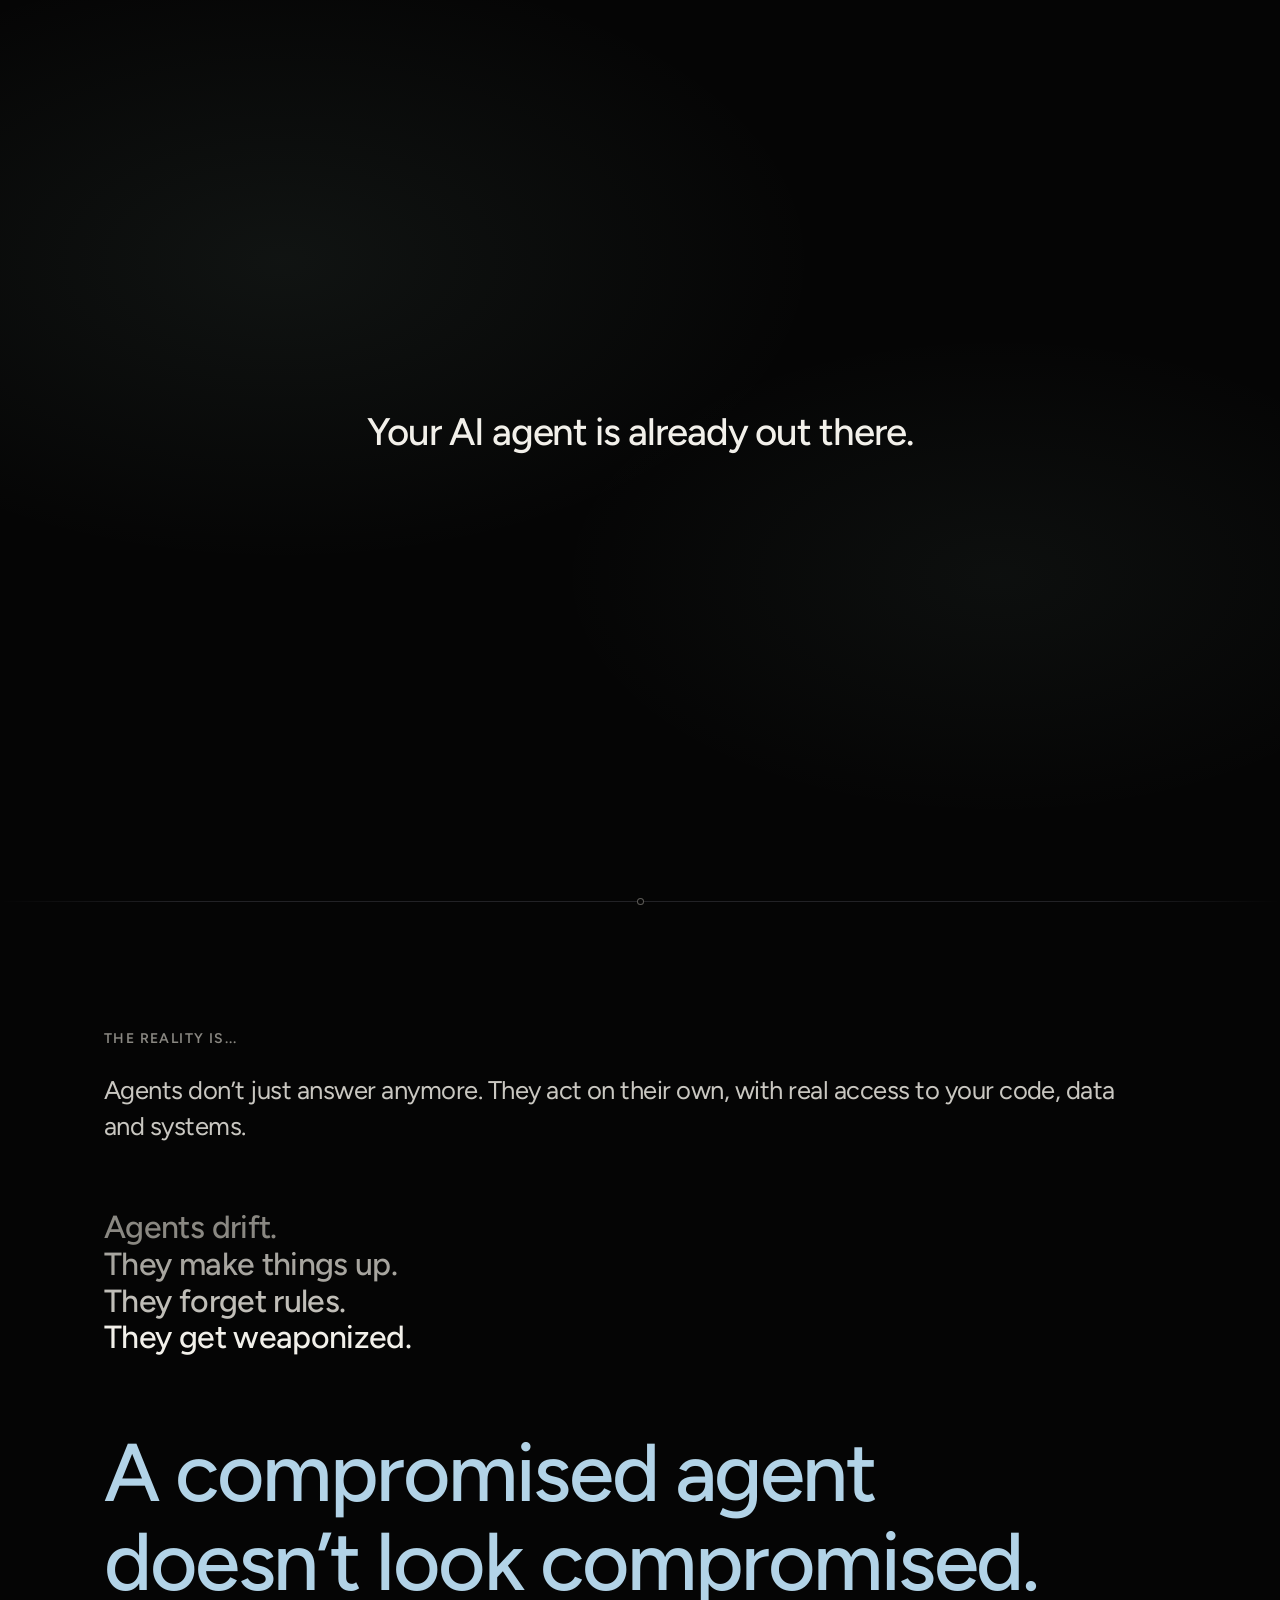
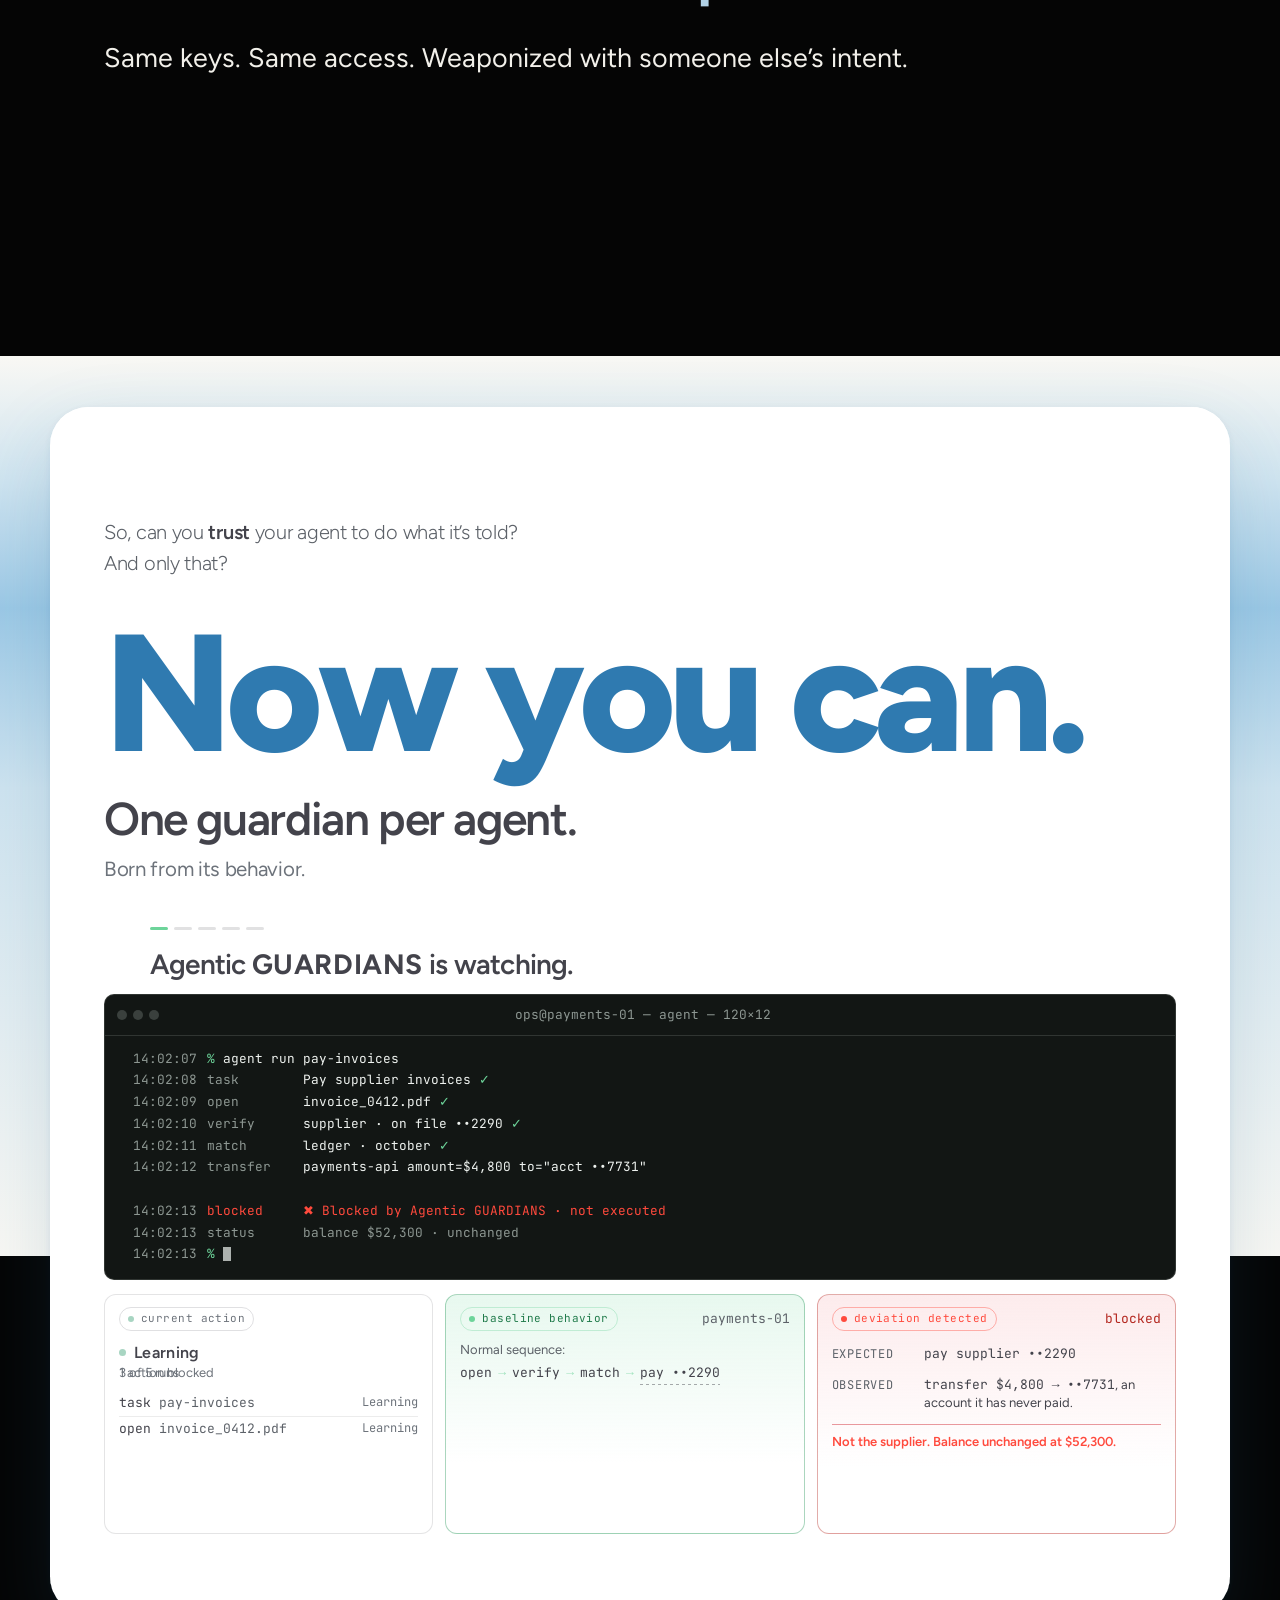
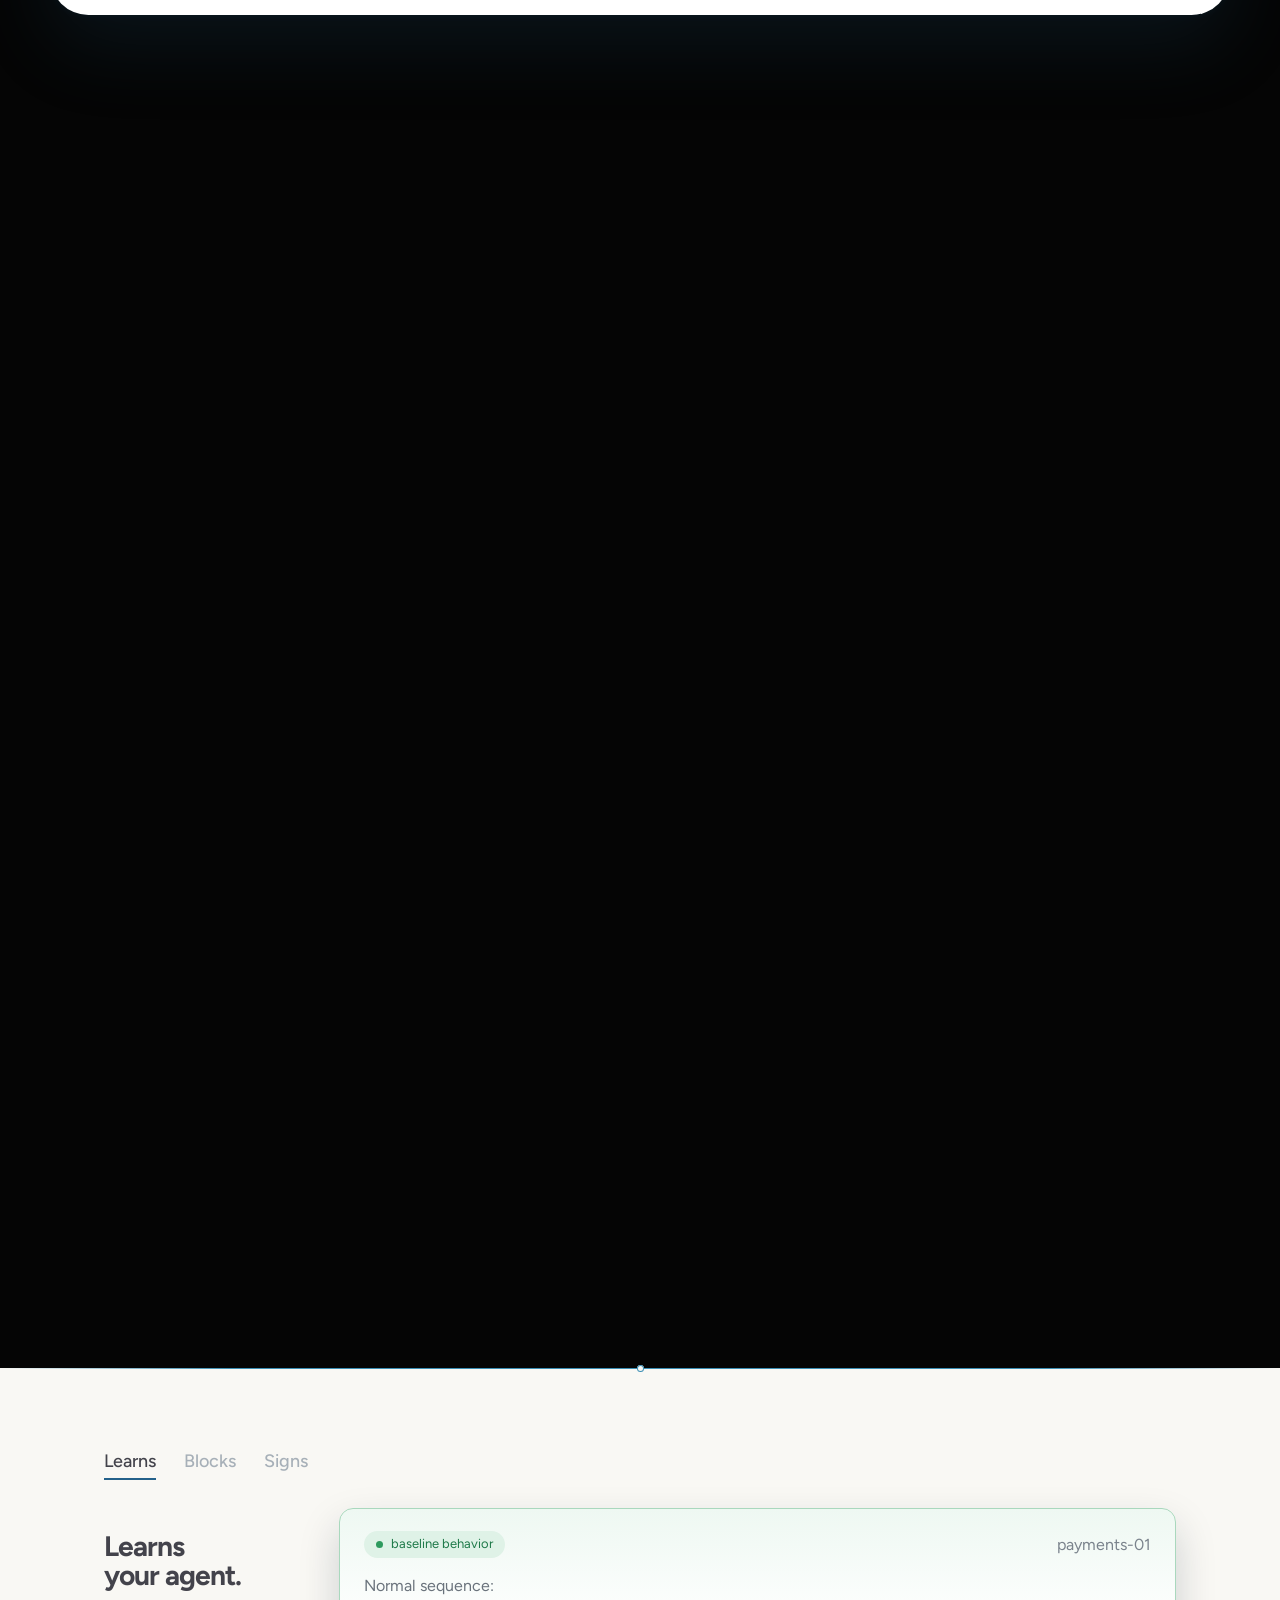
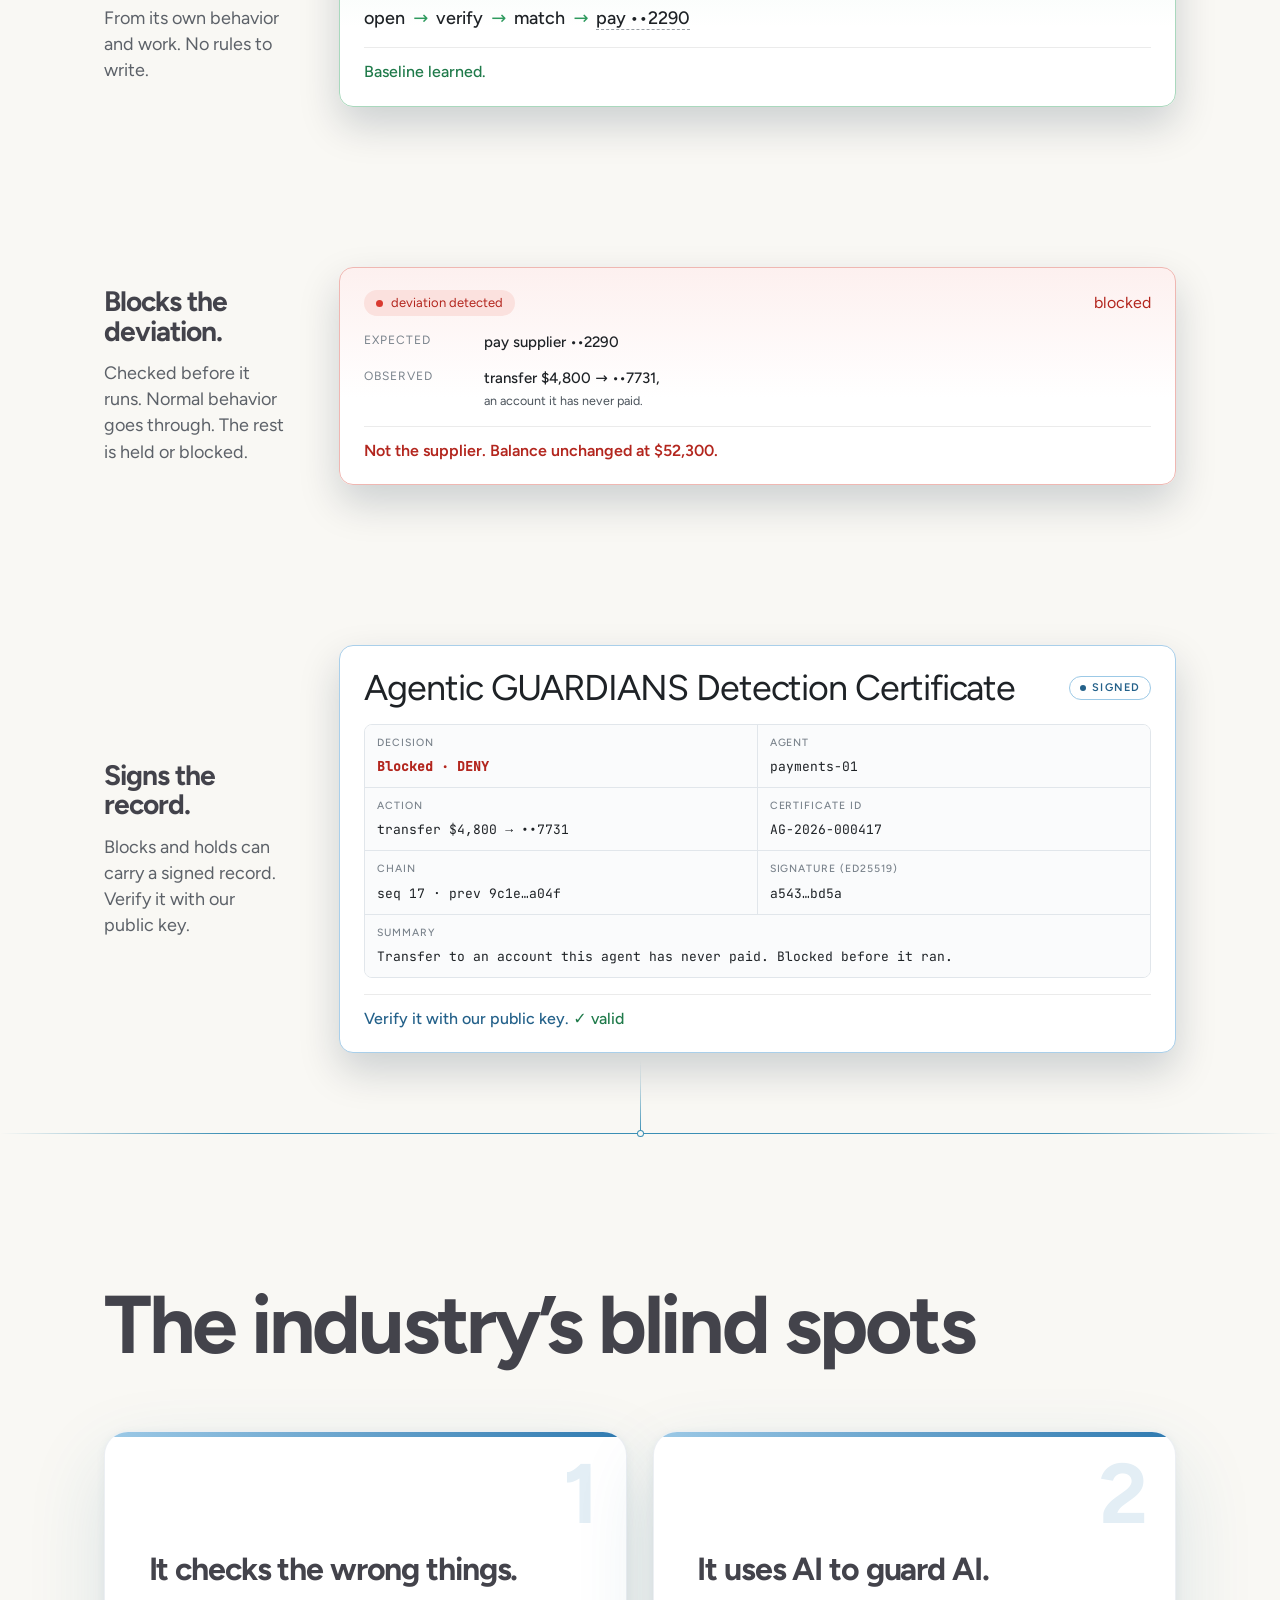
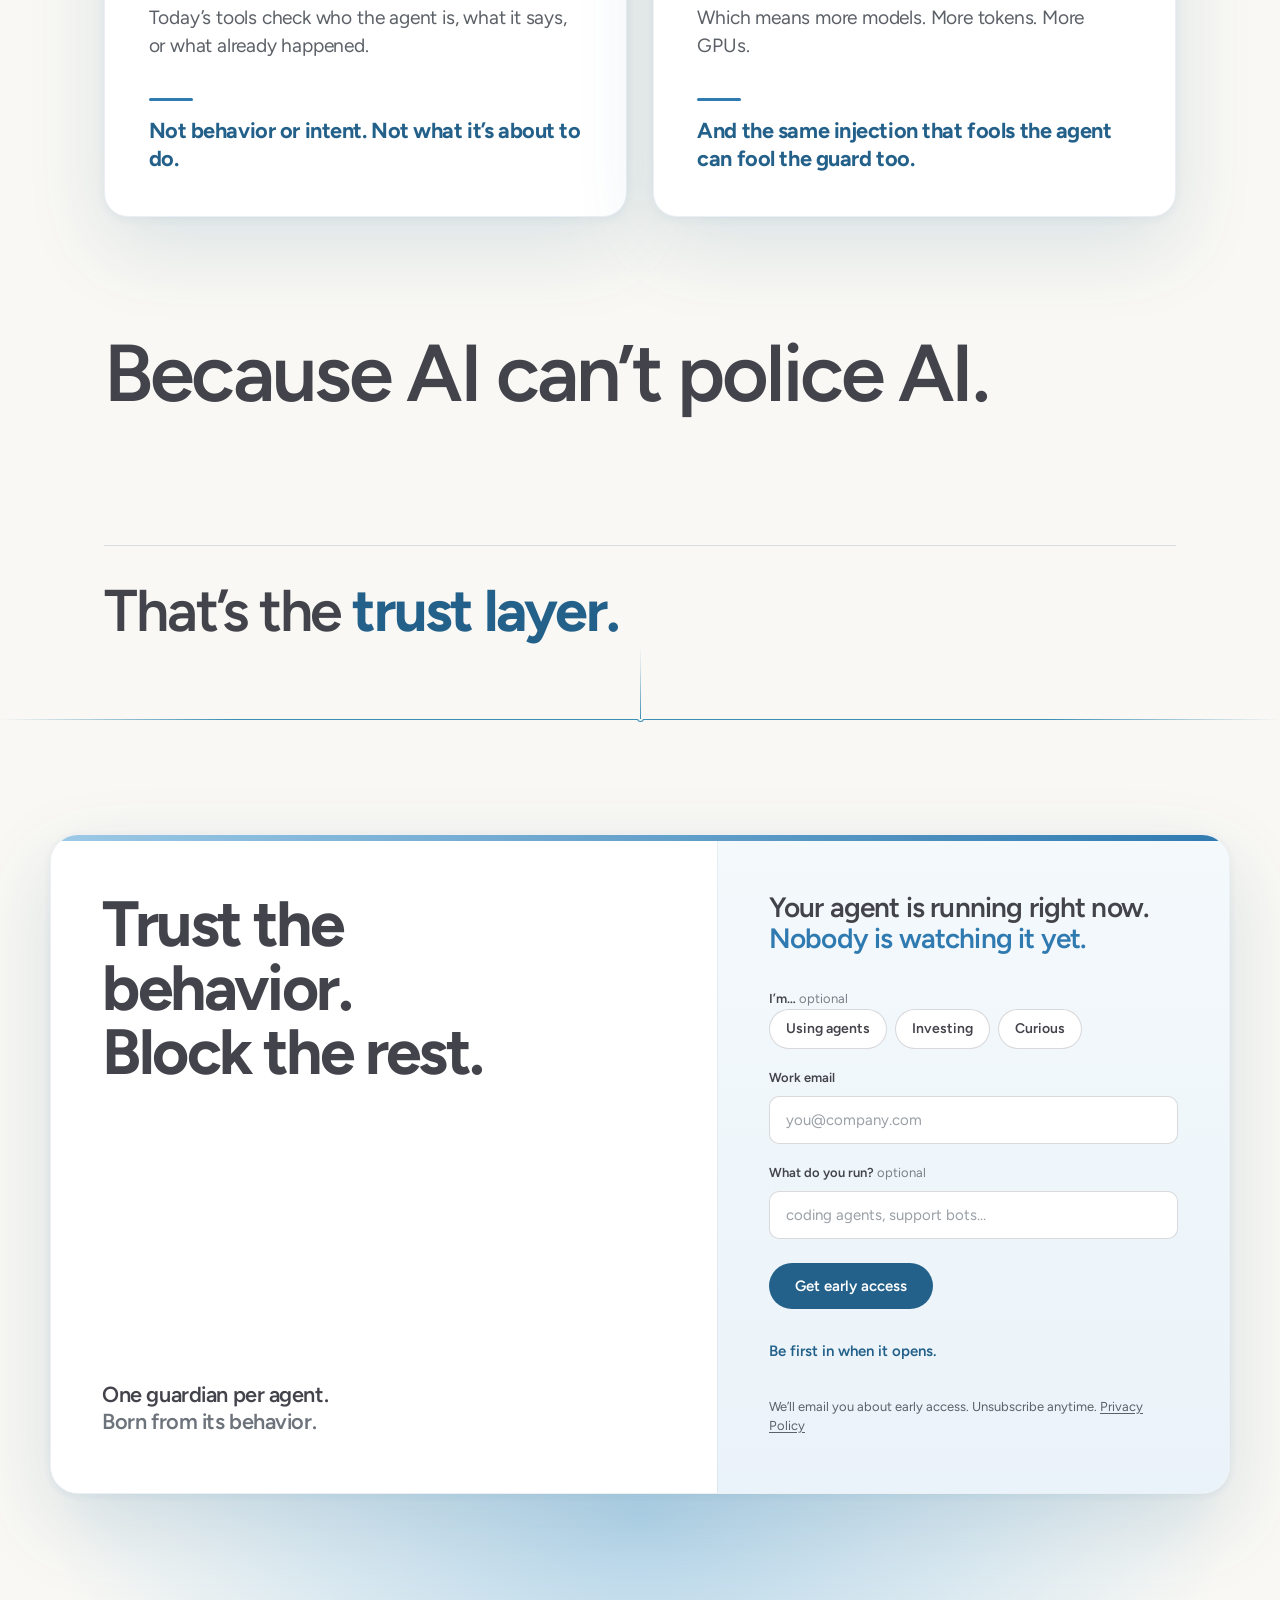
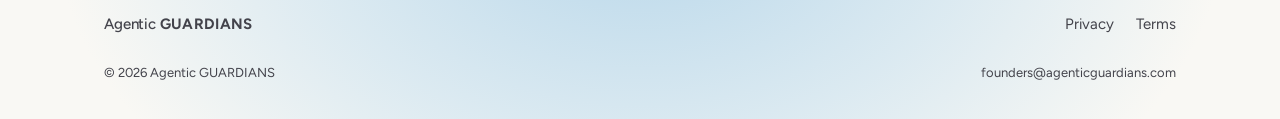
==== commit 9a87edd0: "calm-final: hold the red row ~2.5s on phone before the question" ====
--- a/calm-final/index.html
+++ b/calm-final/index.html
@@ -428,6 +428,6 @@
   </div>
 </main>
 
-<script src="script.js?v=end1"></script>
+<script src="script.js?v=hold1"></script>
 </body>
 </html>
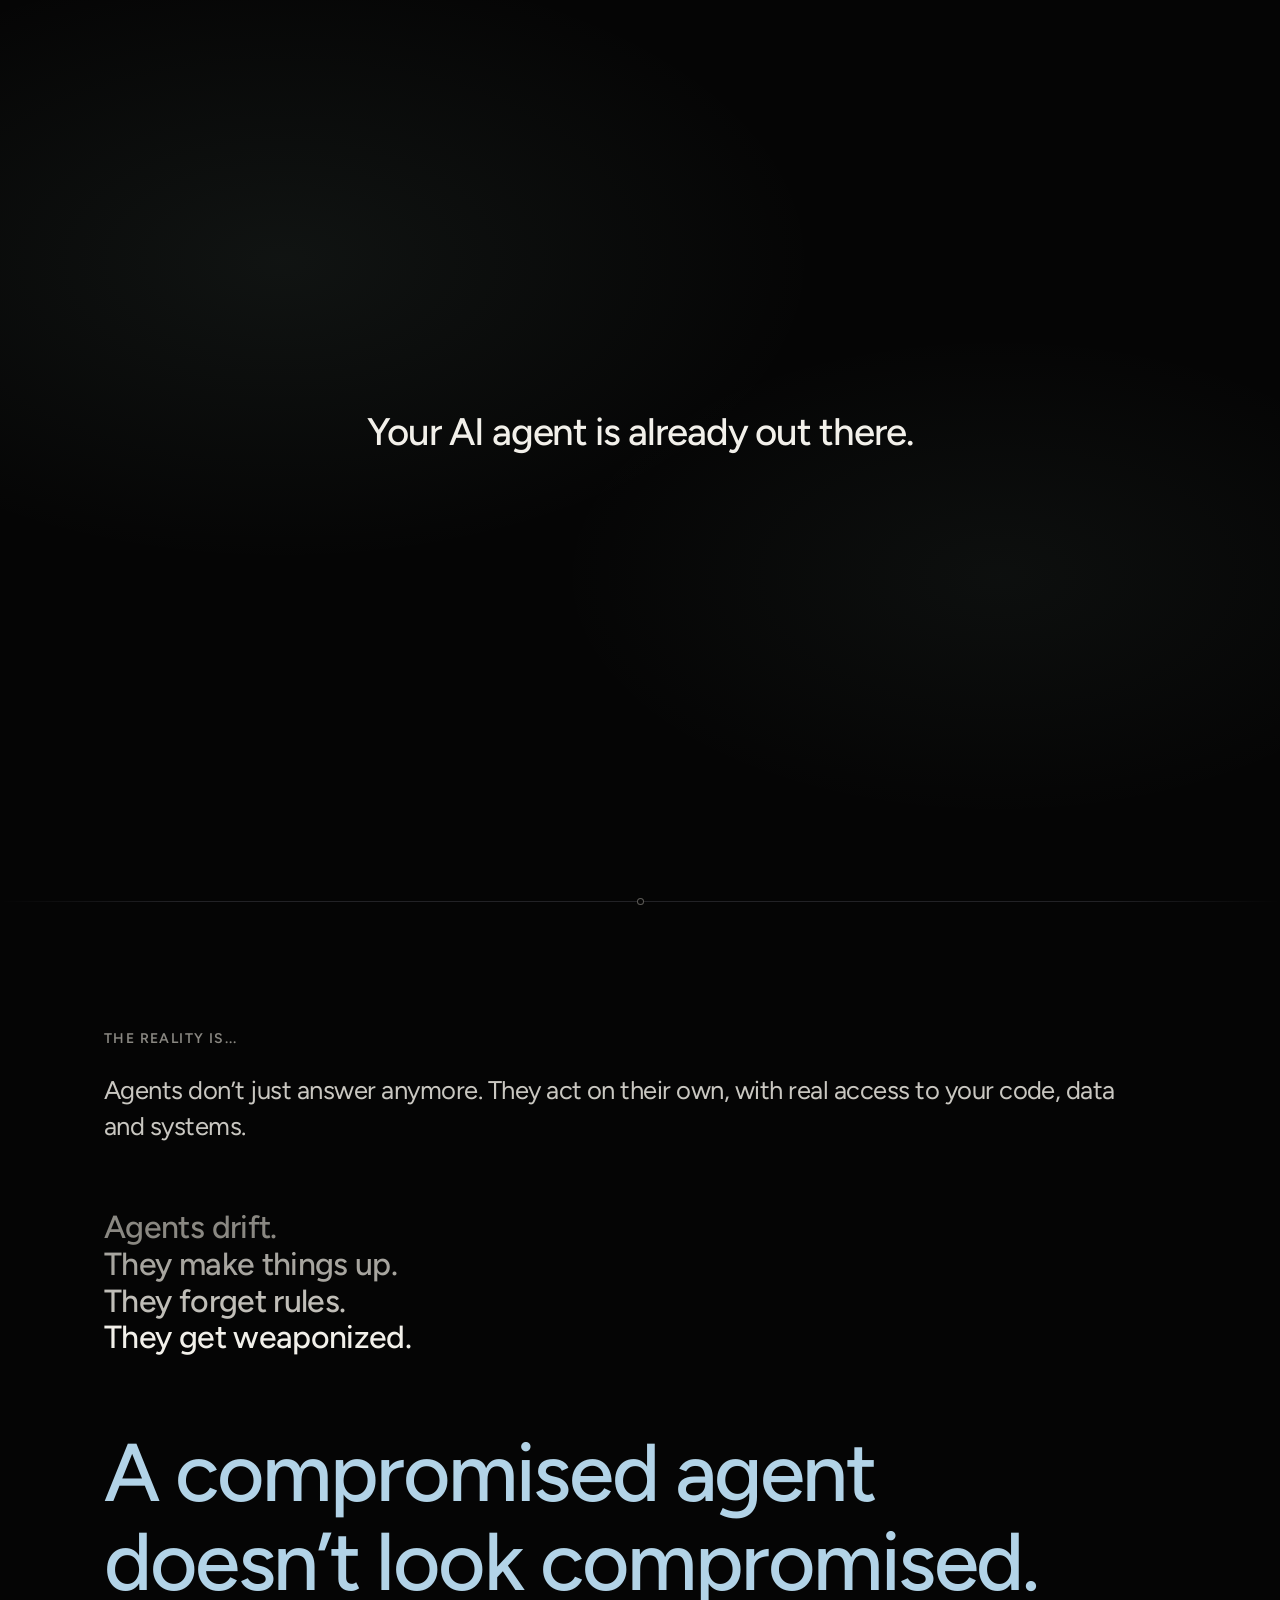
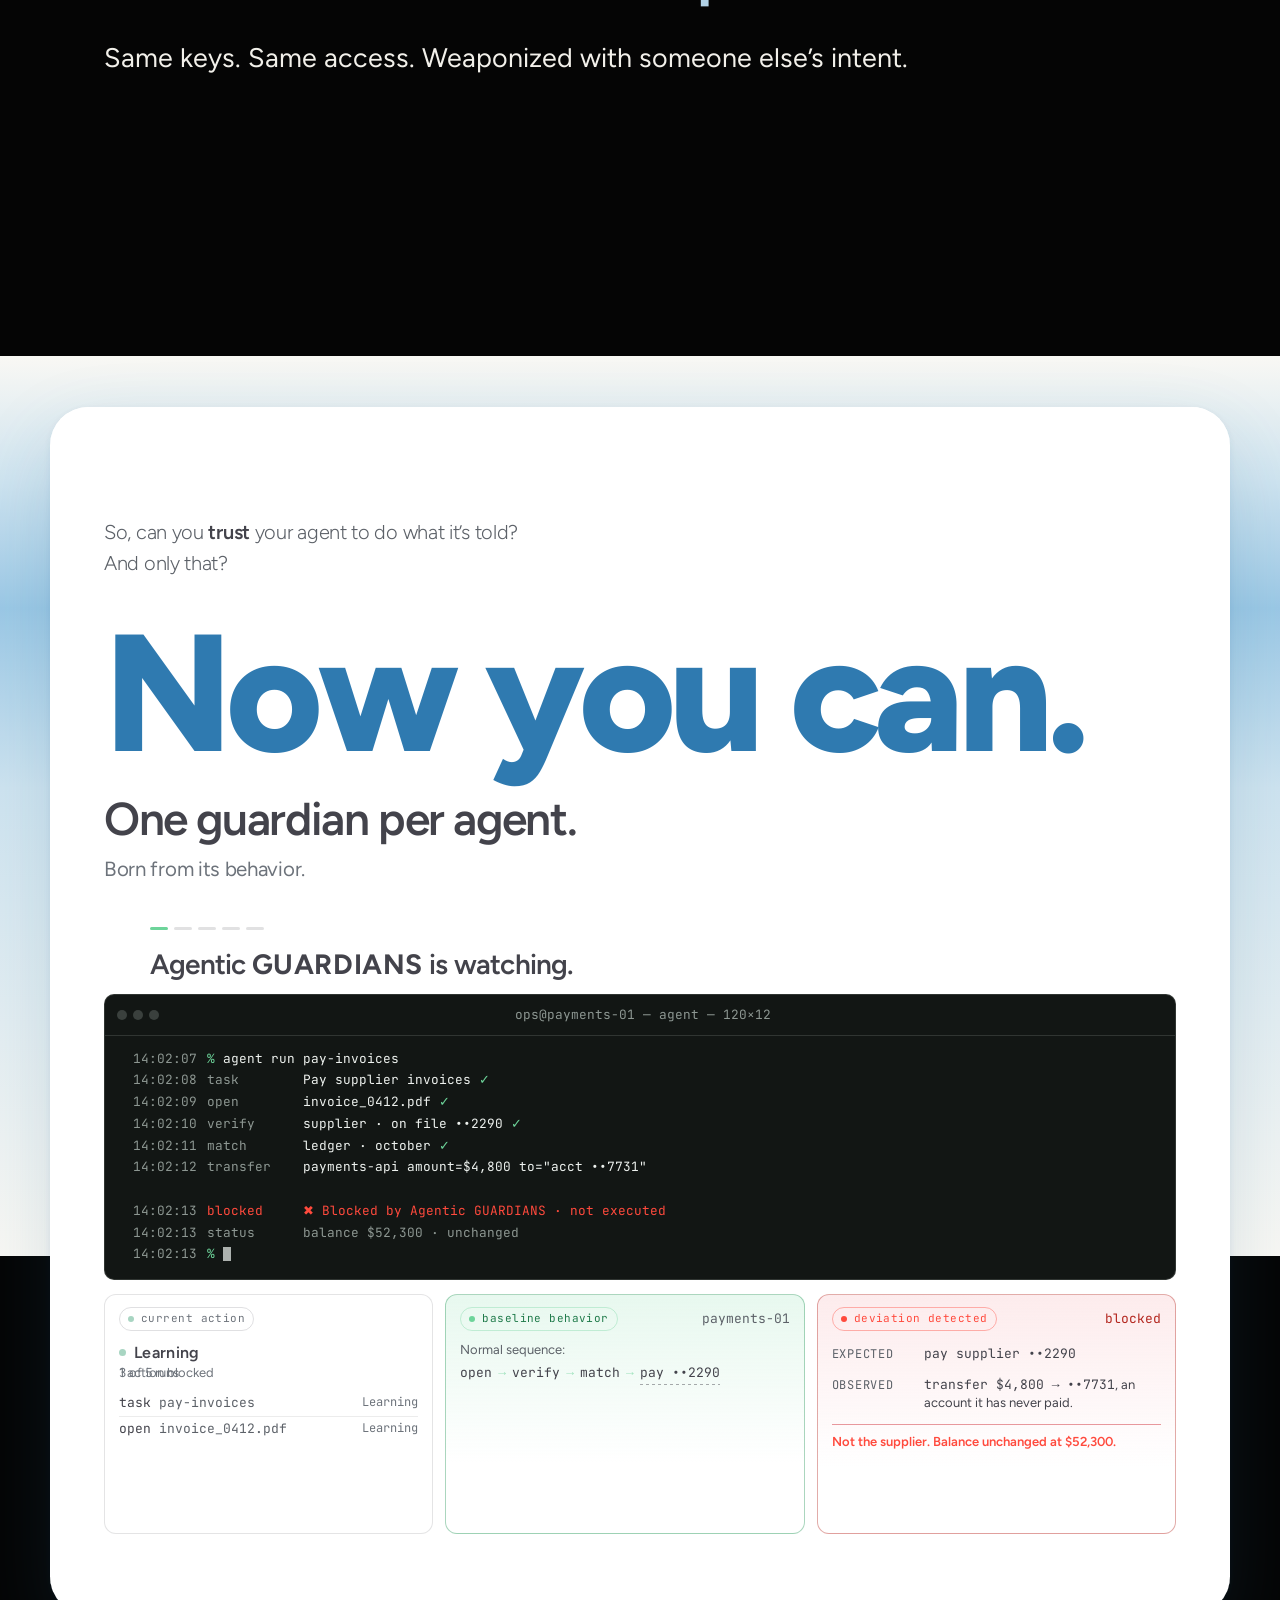
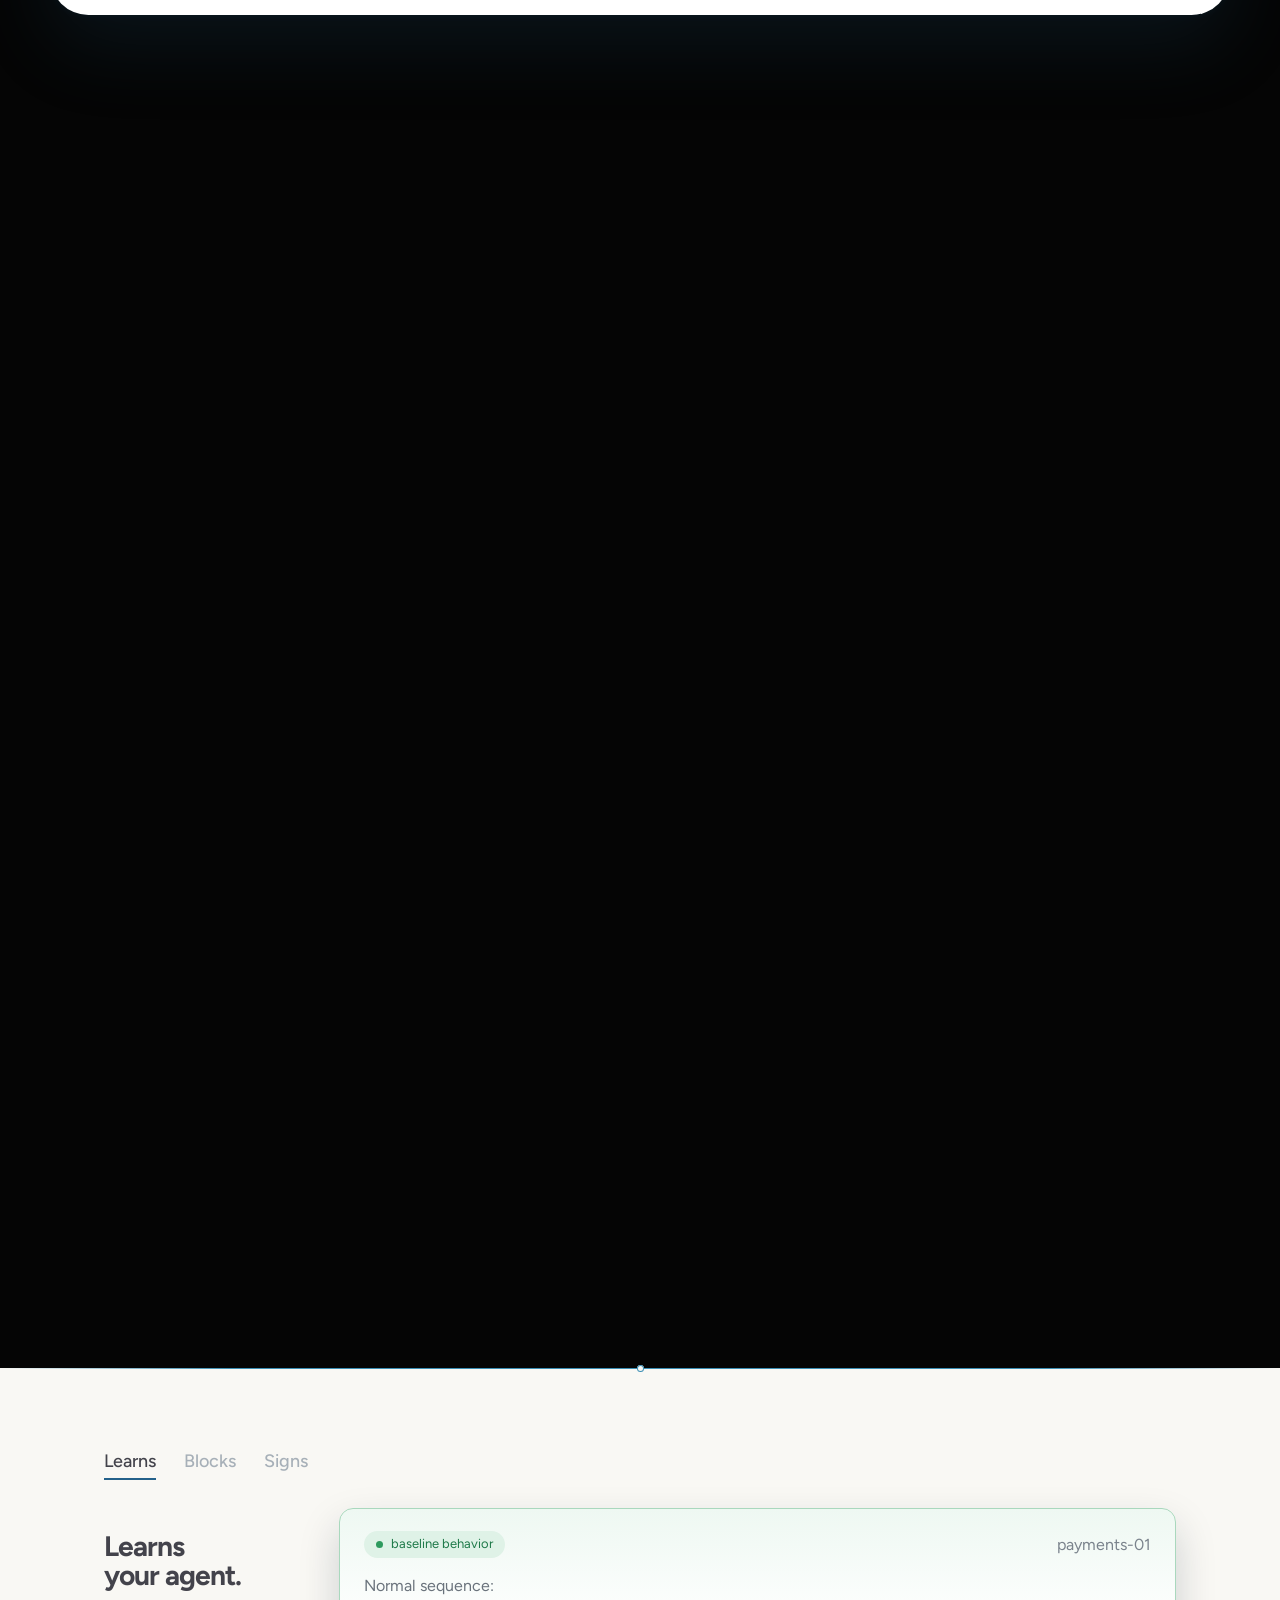
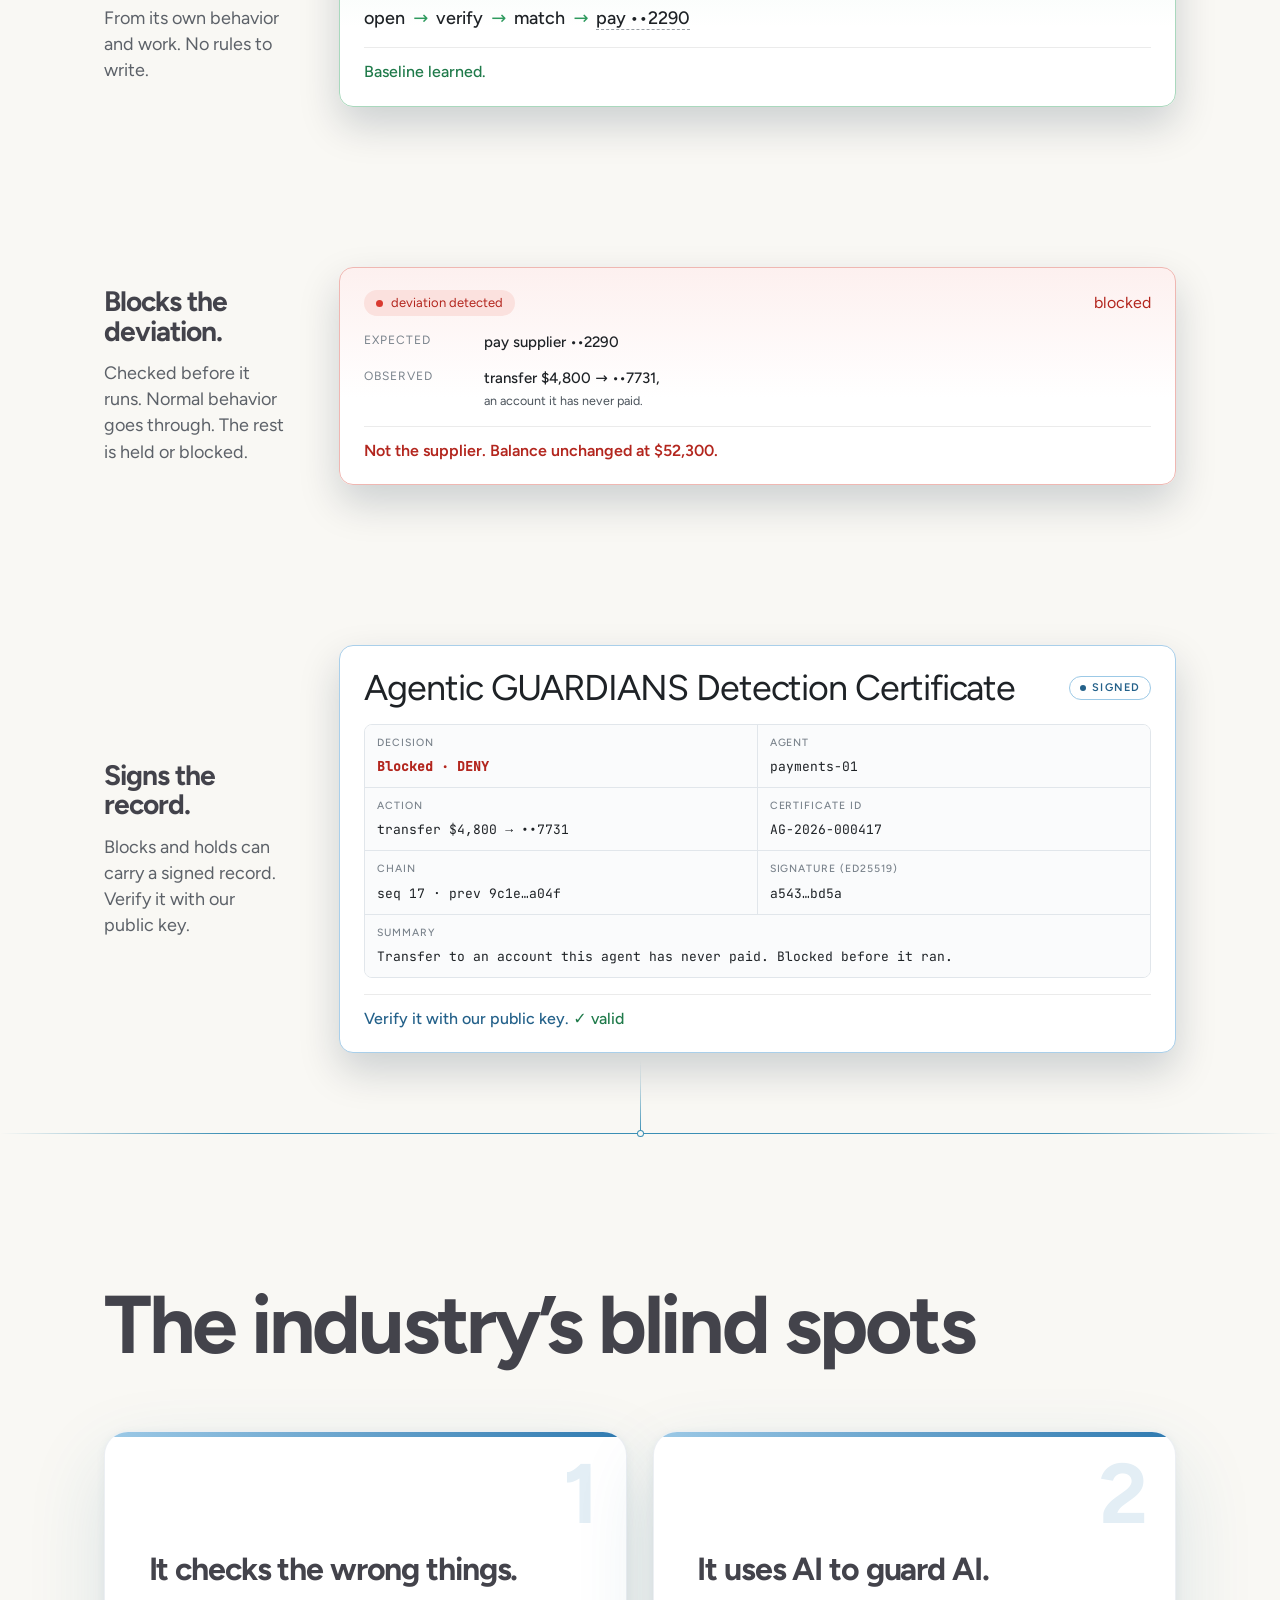
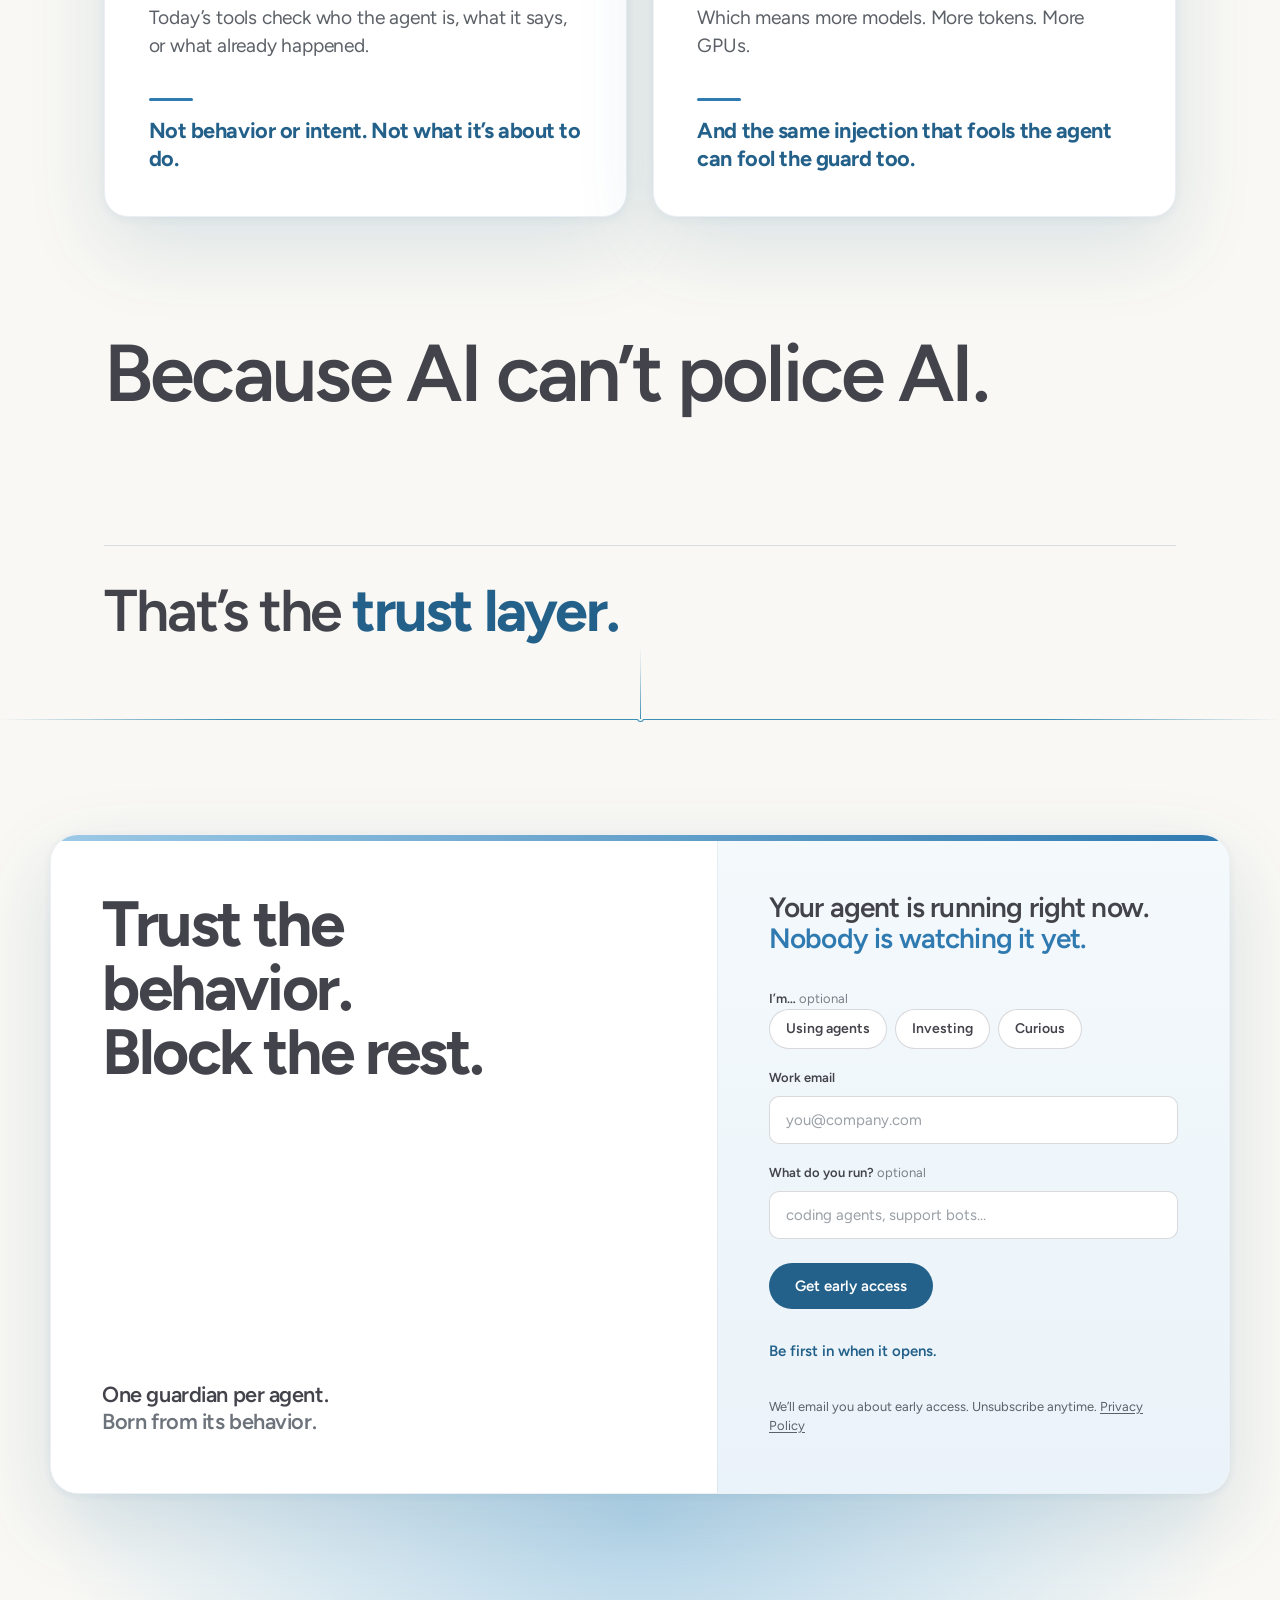
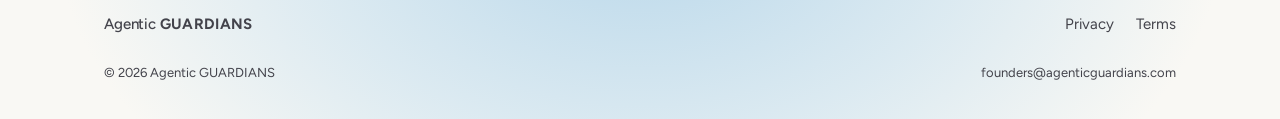
==== commit 8cc20621: "calm-final: hide Replay on phone" ====
--- a/calm-final/index.html
+++ b/calm-final/index.html
@@ -22,7 +22,7 @@
 <link rel="preload" as="font" type="font/woff2" href="fonts/figtree-latin-700-normal.woff2" crossorigin>
 <link rel="preload" as="font" type="font/woff2" href="fonts/newsreader-latin-400-normal.woff2" crossorigin>
 <link rel="preload" as="font" type="font/woff2" href="fonts/inter-tight-latin-700-normal.woff2" crossorigin>
-<link rel="stylesheet" href="styles.css?v=end1">
+<link rel="stylesheet" href="styles.css?v=noreplay1">
 <script>
 (function(){
   var r=document.documentElement,q=location.search;
--- a/calm-final/styles.css
+++ b/calm-final/styles.css
@@ -2725,3 +2725,6 @@
 /* consent line: two lines and smaller on phone only */
 .consent br{display:none}
 @media (max-width:760px){.consent br{display:inline}.consent{font-size:11.5px;line-height:1.5}}
+
+/* Phone: no Replay button */
+@media (max-width:760px){html body .replay{display:none !important}}
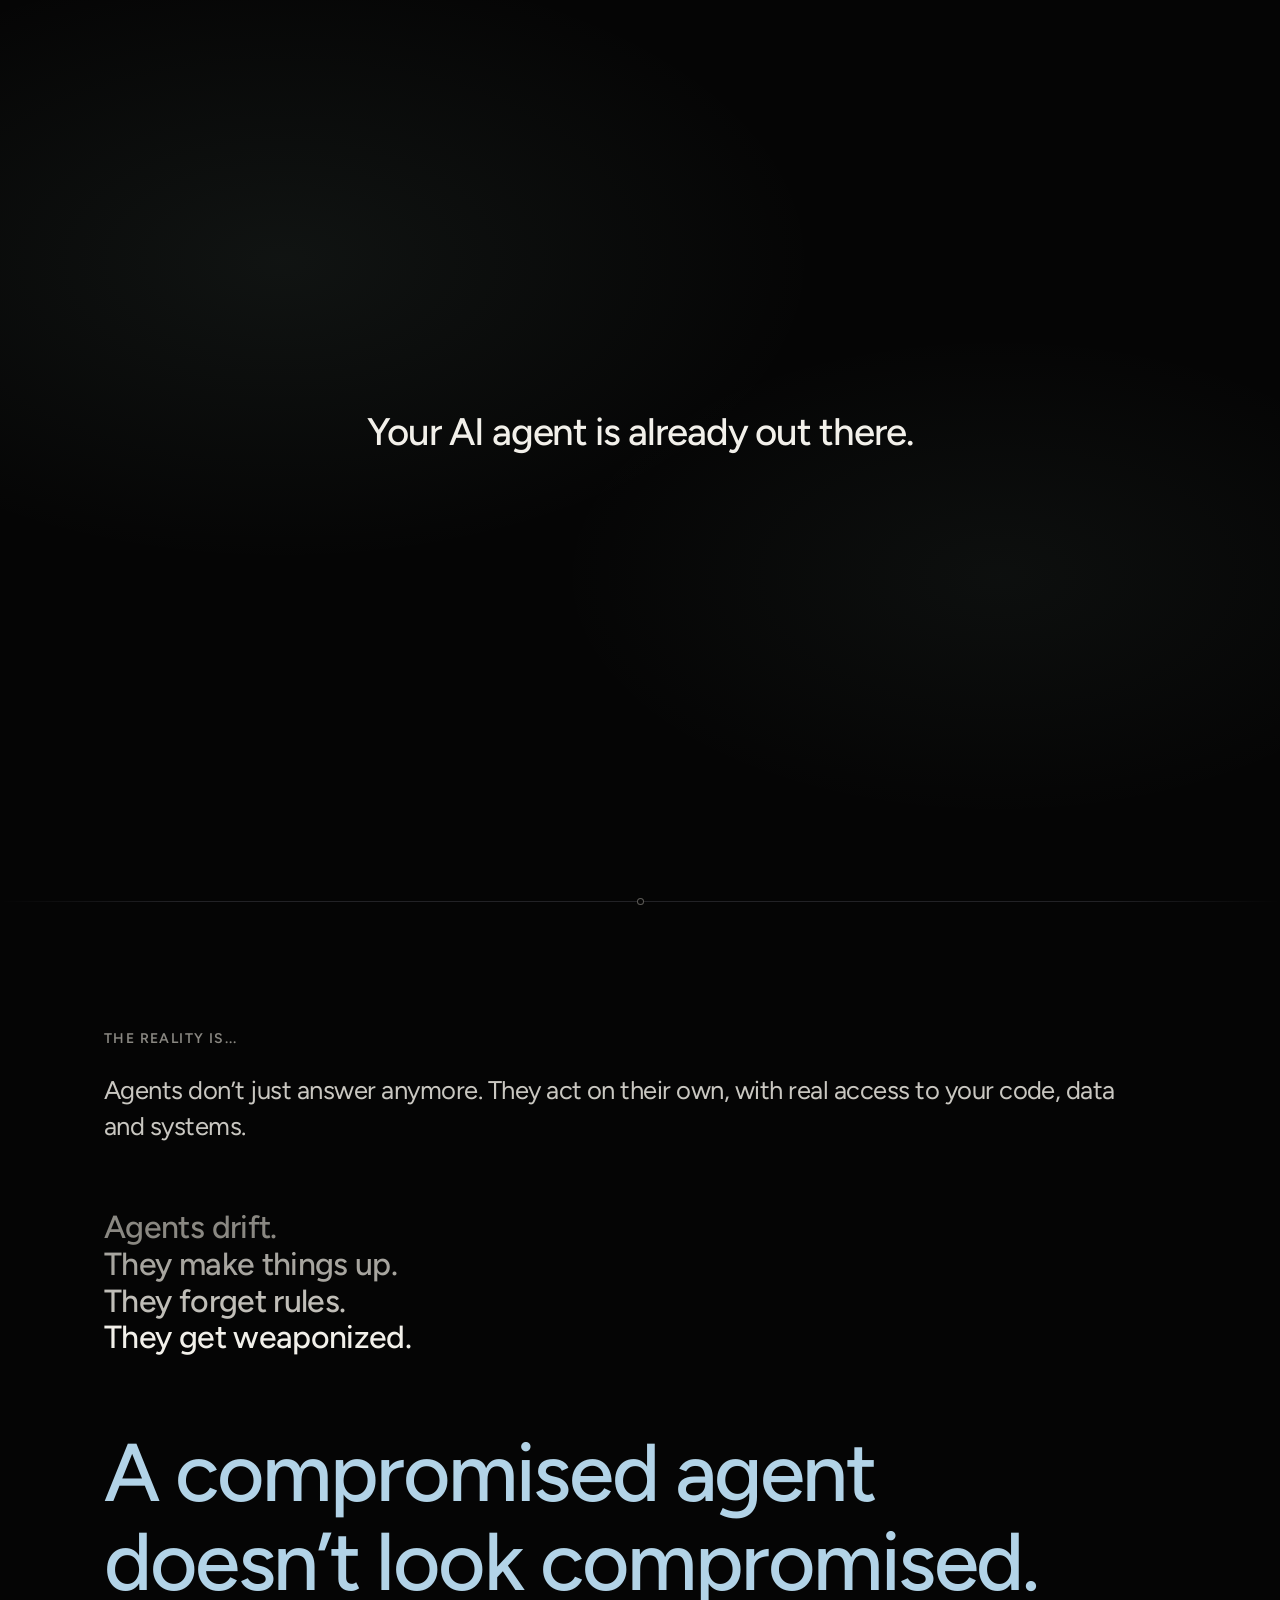
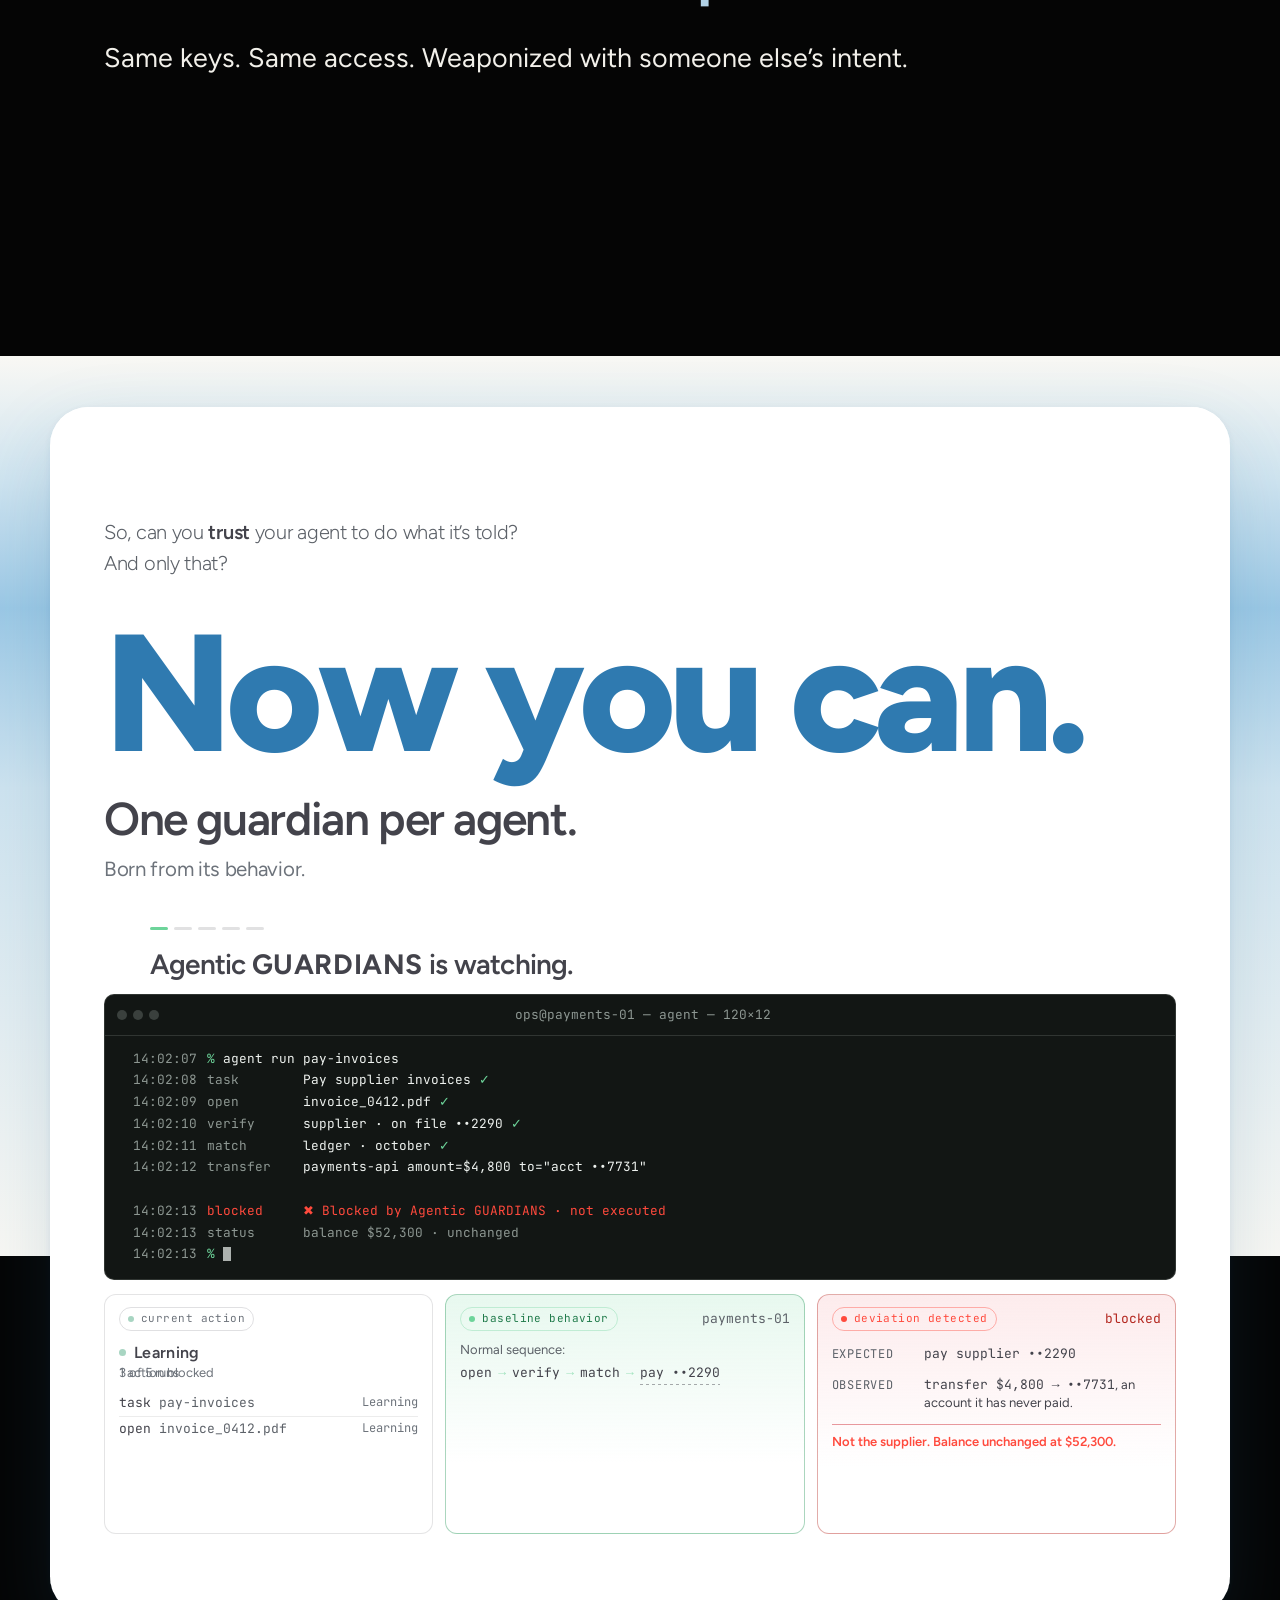
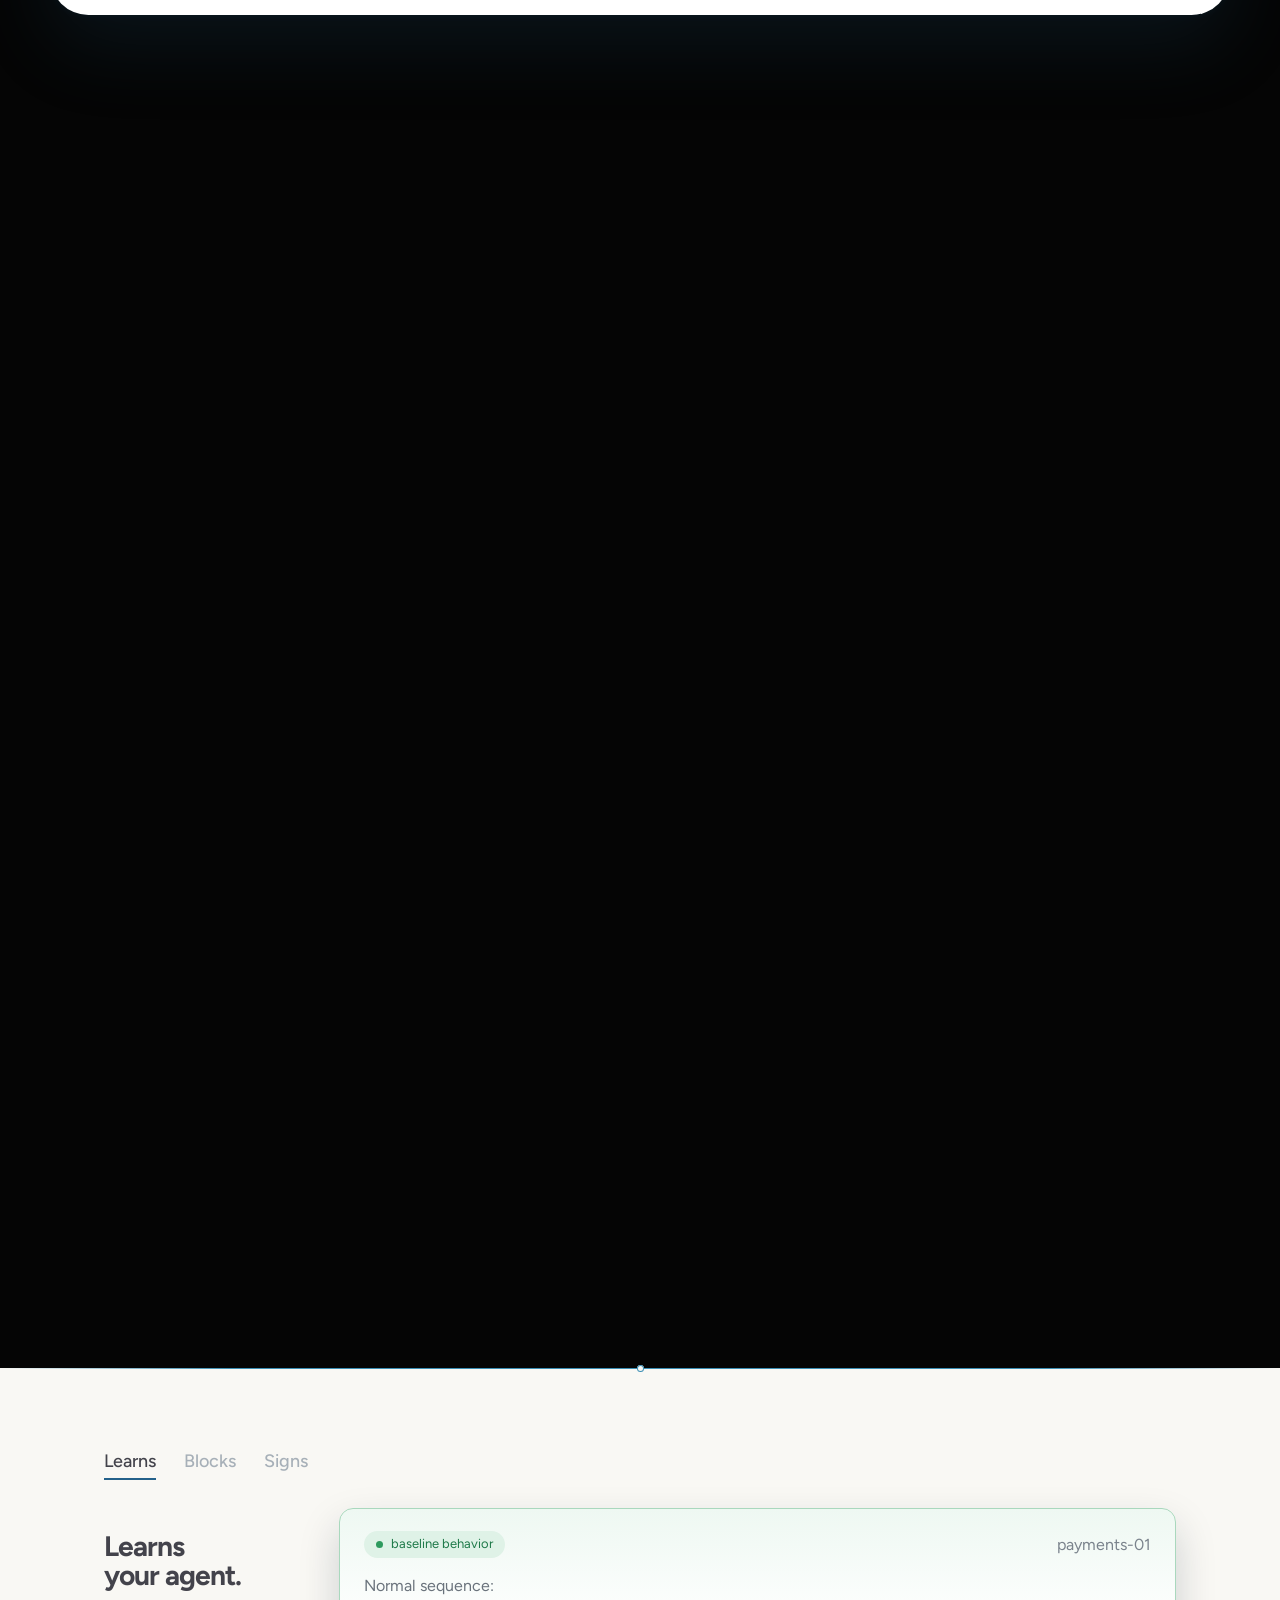
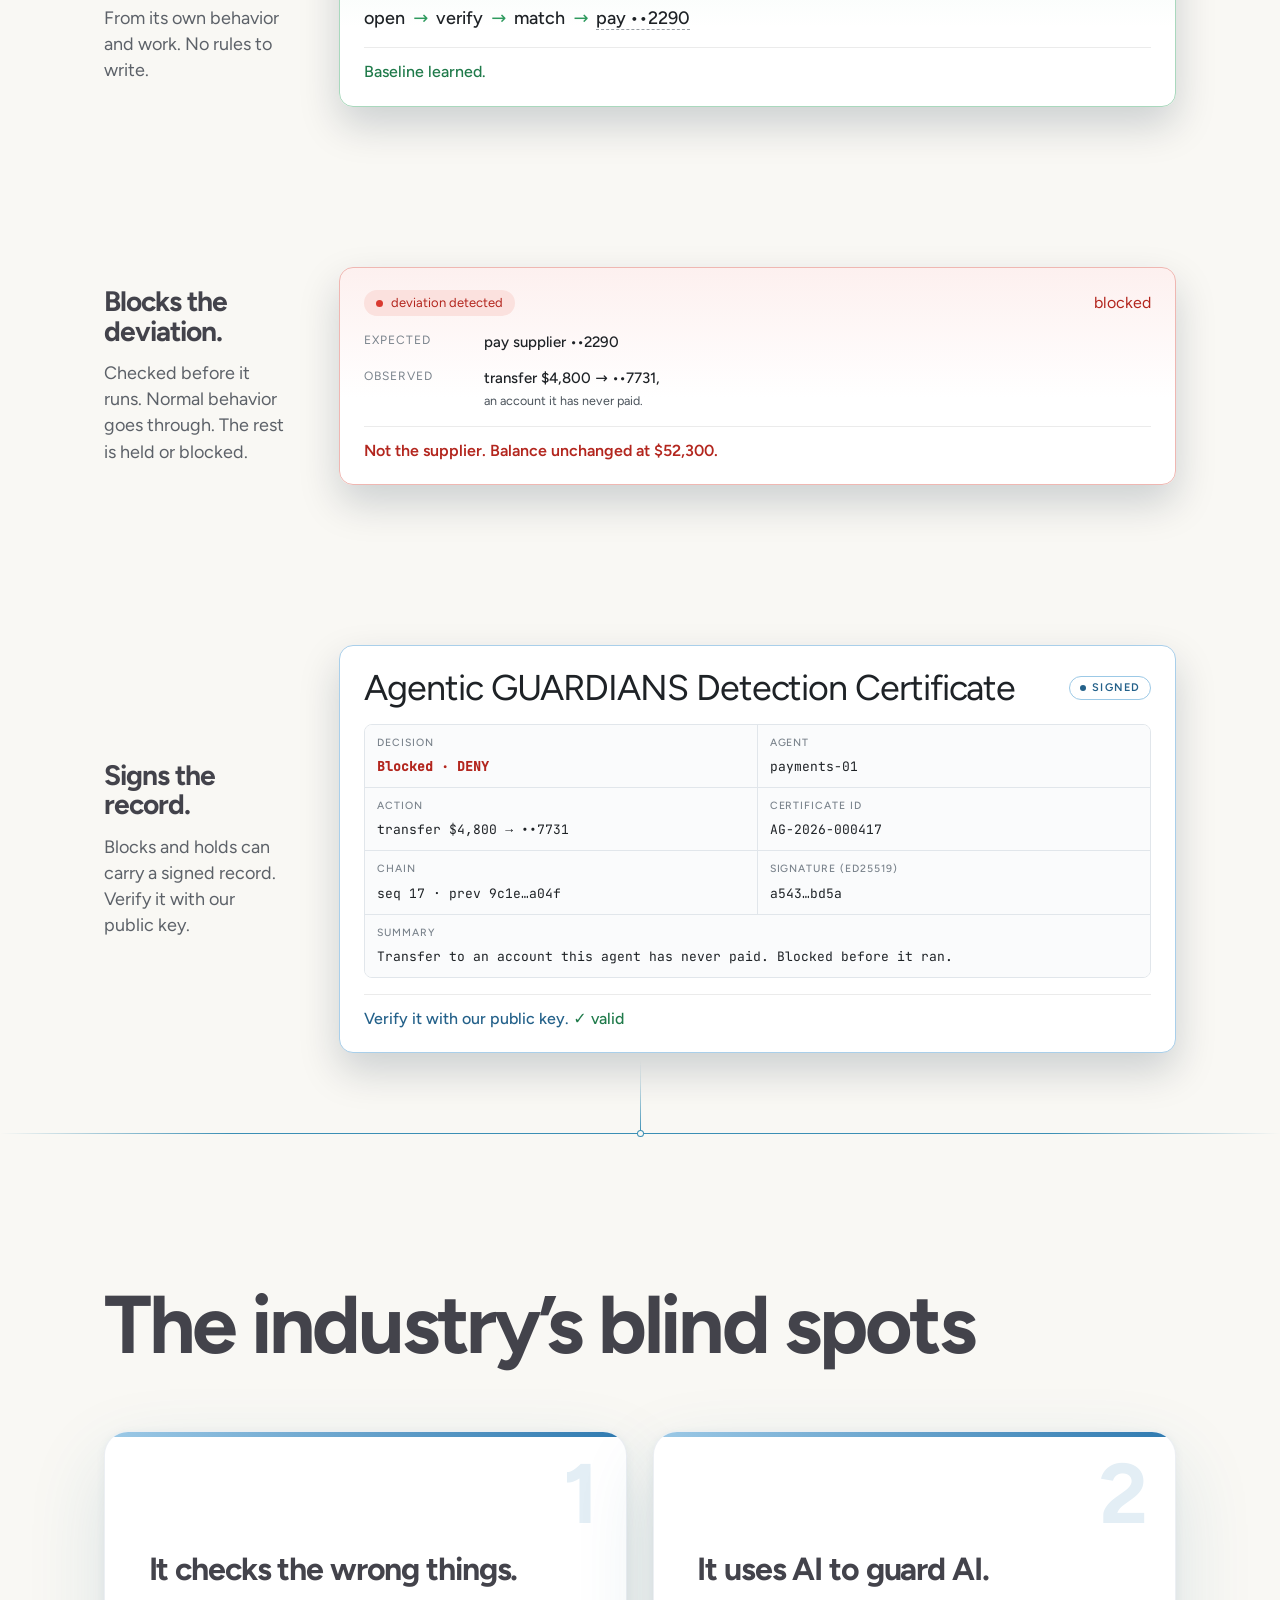
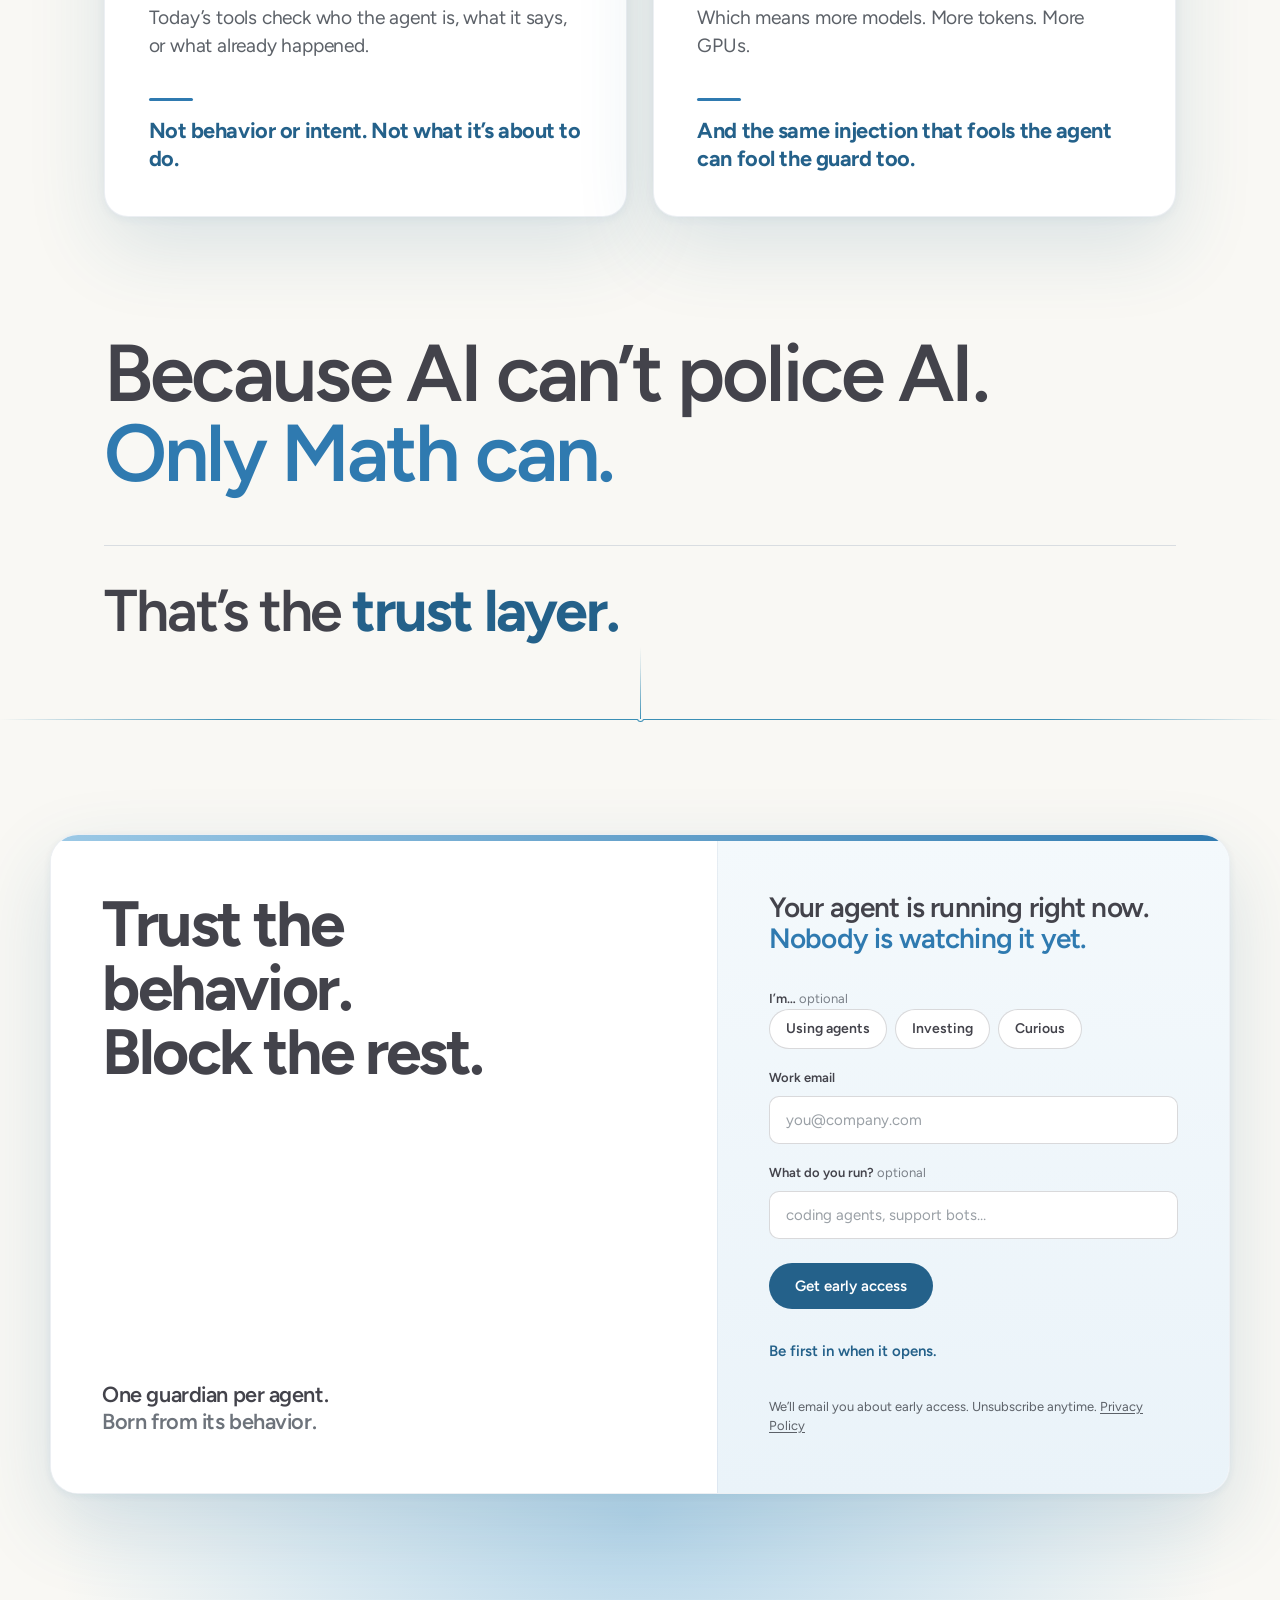
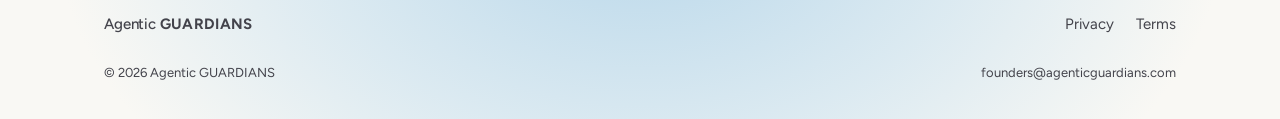
==== commit 93a015b5: "calm-final: hide Replay everywhere" ====
--- a/calm-final/index.html
+++ b/calm-final/index.html
@@ -22,7 +22,7 @@
 <link rel="preload" as="font" type="font/woff2" href="fonts/figtree-latin-700-normal.woff2" crossorigin>
 <link rel="preload" as="font" type="font/woff2" href="fonts/newsreader-latin-400-normal.woff2" crossorigin>
 <link rel="preload" as="font" type="font/woff2" href="fonts/inter-tight-latin-700-normal.woff2" crossorigin>
-<link rel="stylesheet" href="styles.css?v=noreplay1">
+<link rel="stylesheet" href="styles.css?v=noreplay2">
 <script>
 (function(){
   var r=document.documentElement,q=location.search;
--- a/calm-final/styles.css
+++ b/calm-final/styles.css
@@ -2726,5 +2726,5 @@
 .consent br{display:none}
 @media (max-width:760px){.consent br{display:inline}.consent{font-size:11.5px;line-height:1.5}}
 
-/* Phone: no Replay button */
-@media (max-width:760px){html body .replay{display:none !important}}
+/* No Replay button */
+html body .replay{display:none !important}
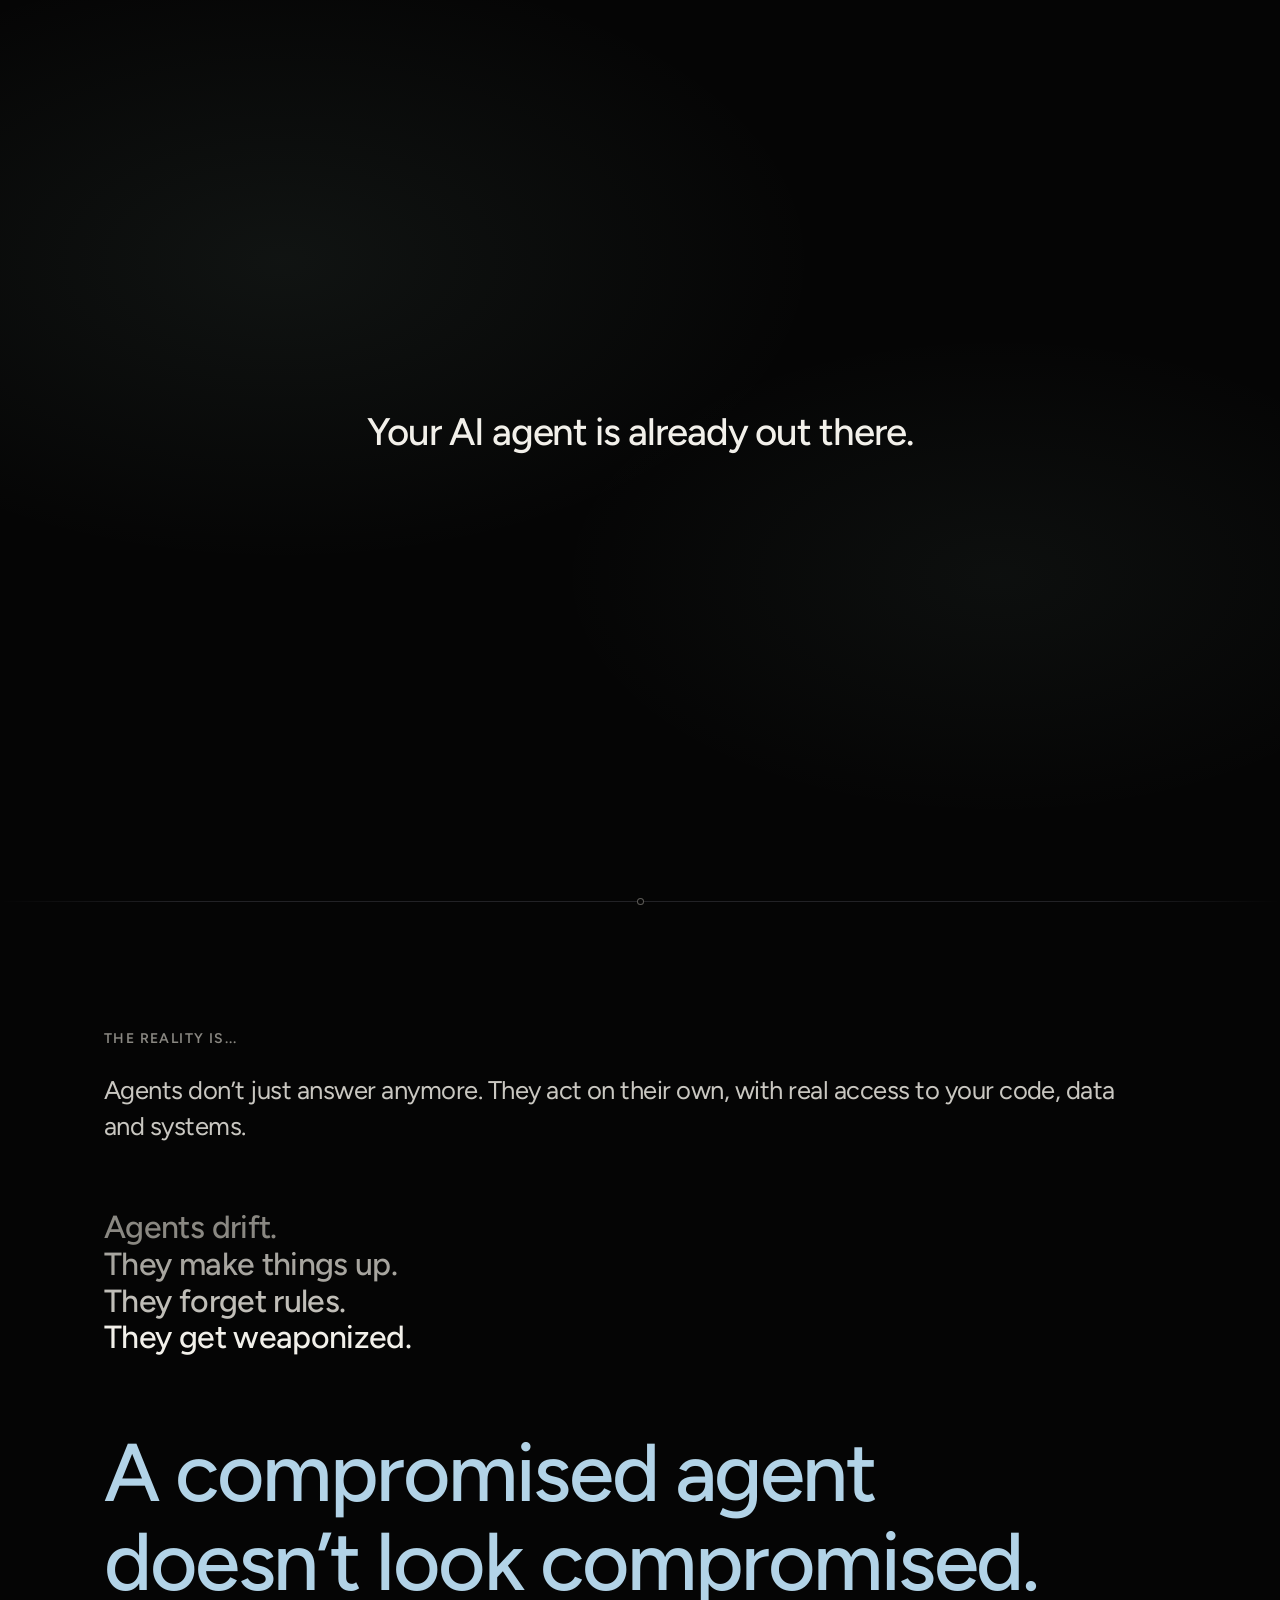
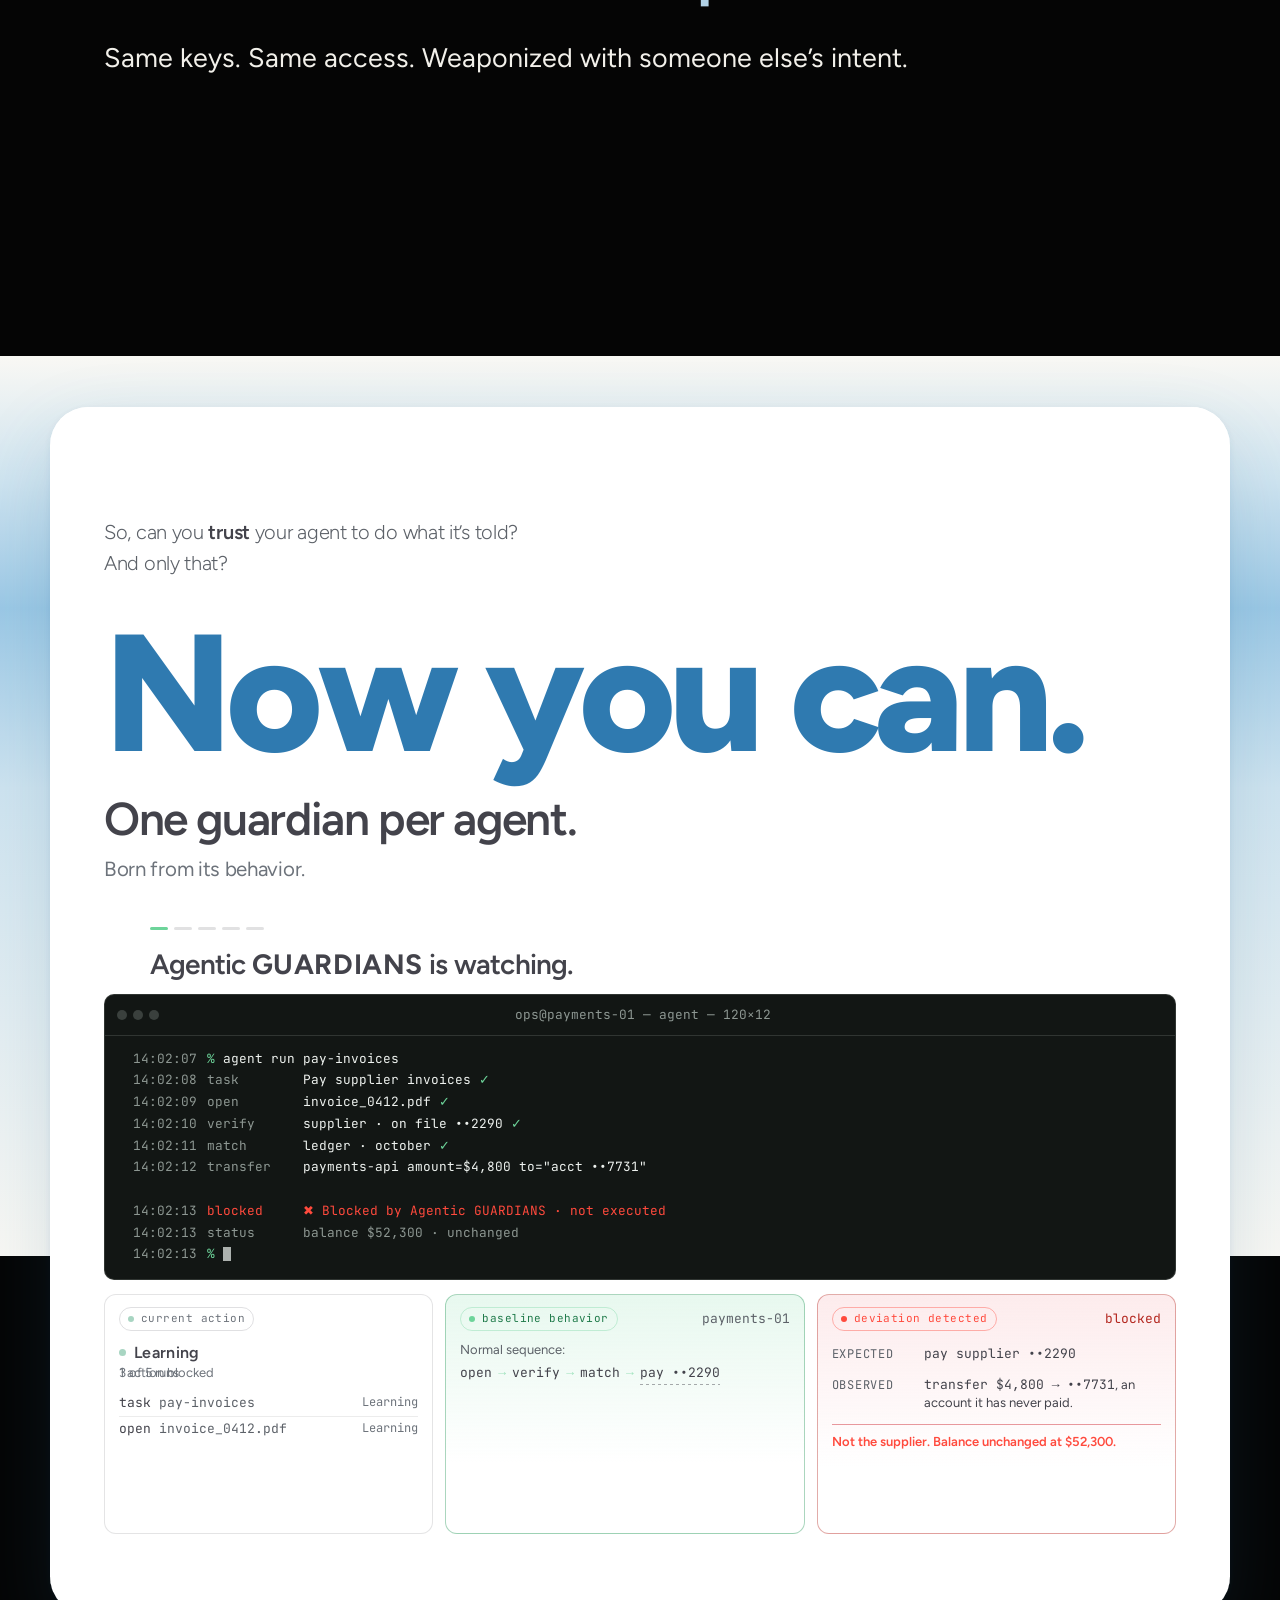
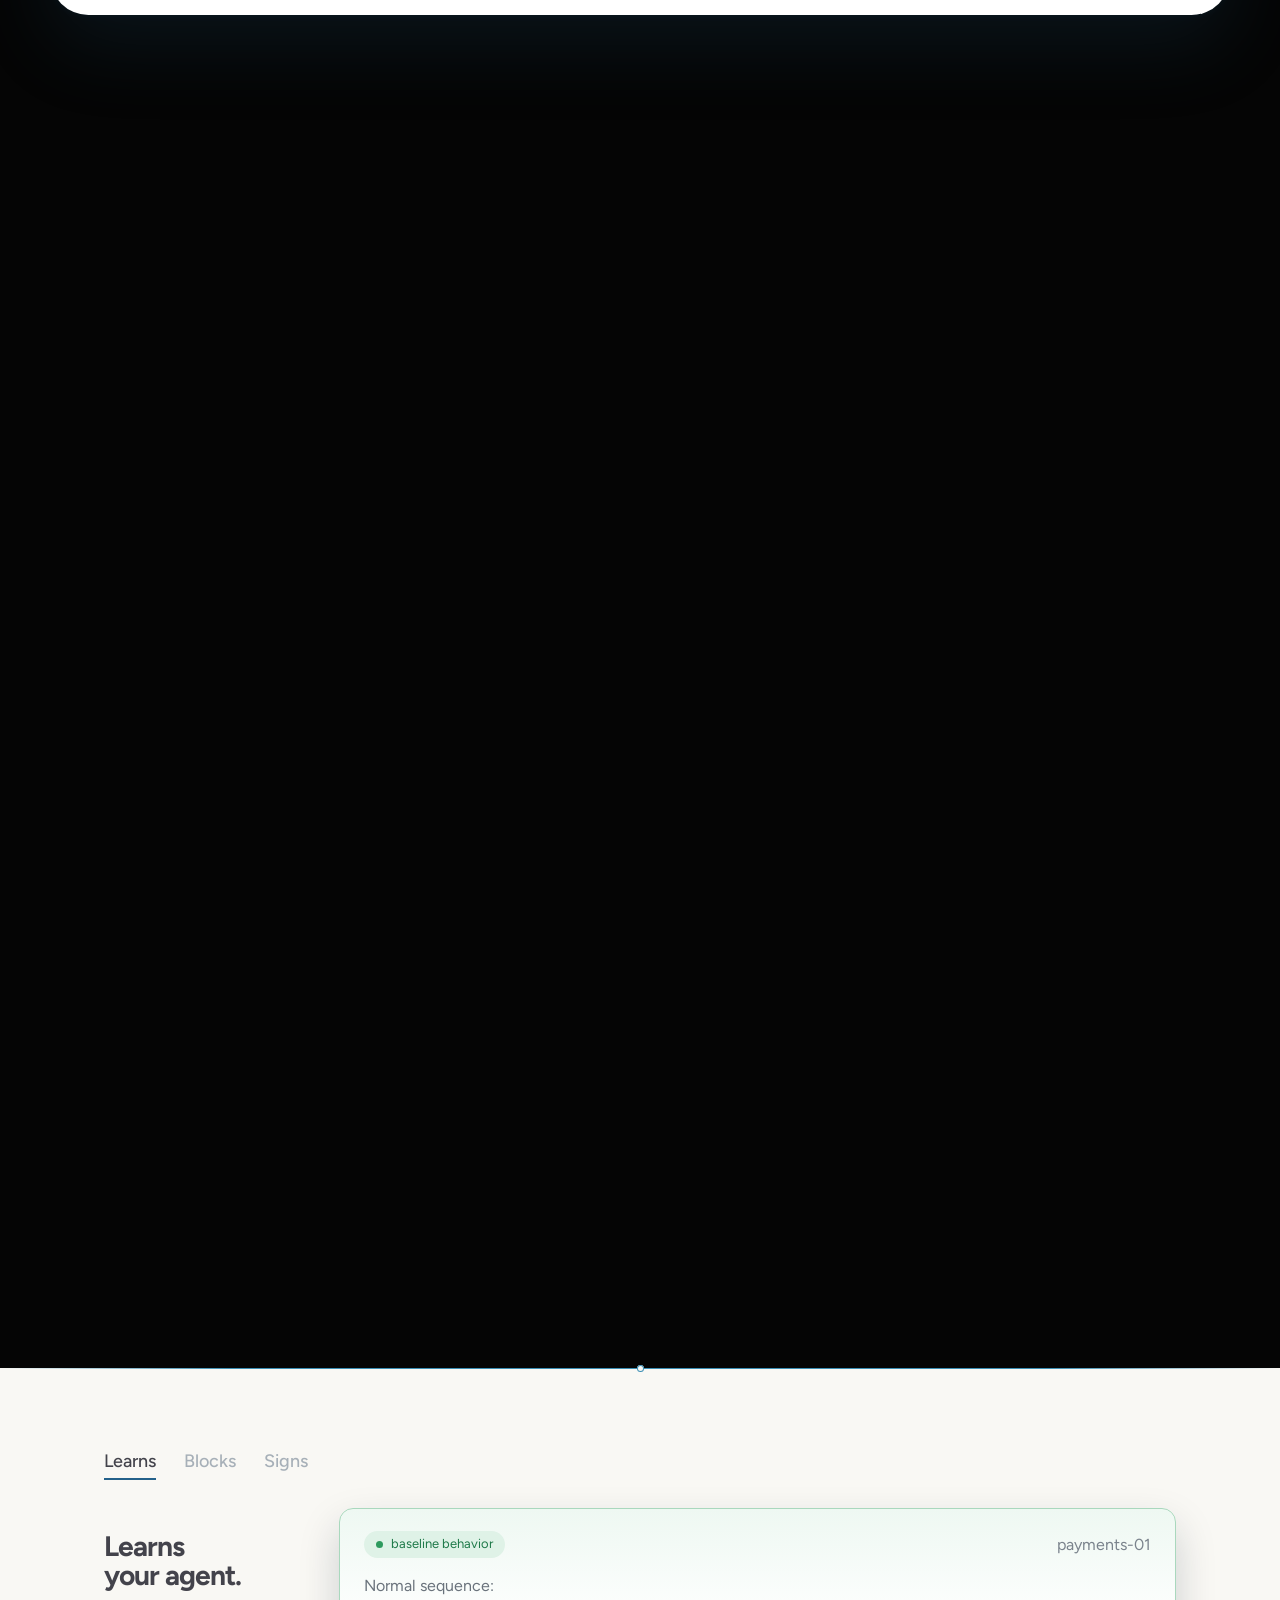
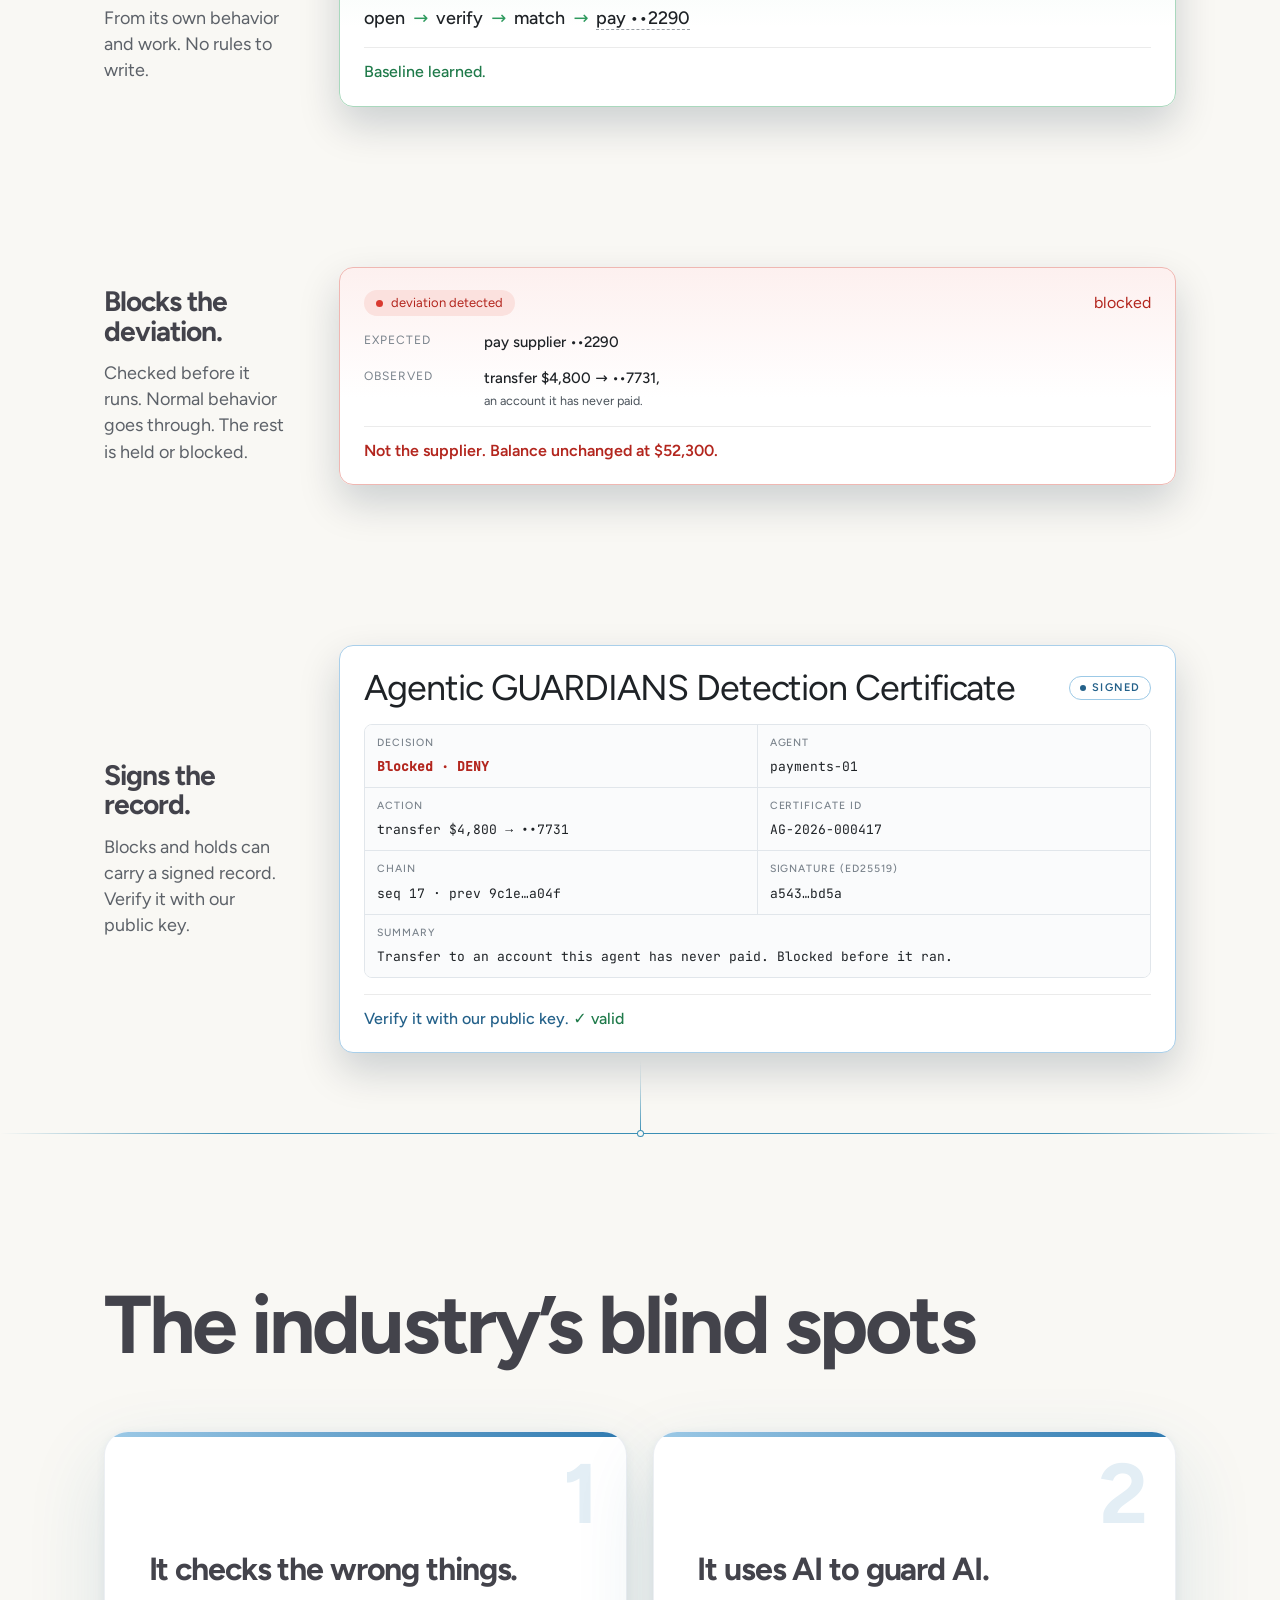
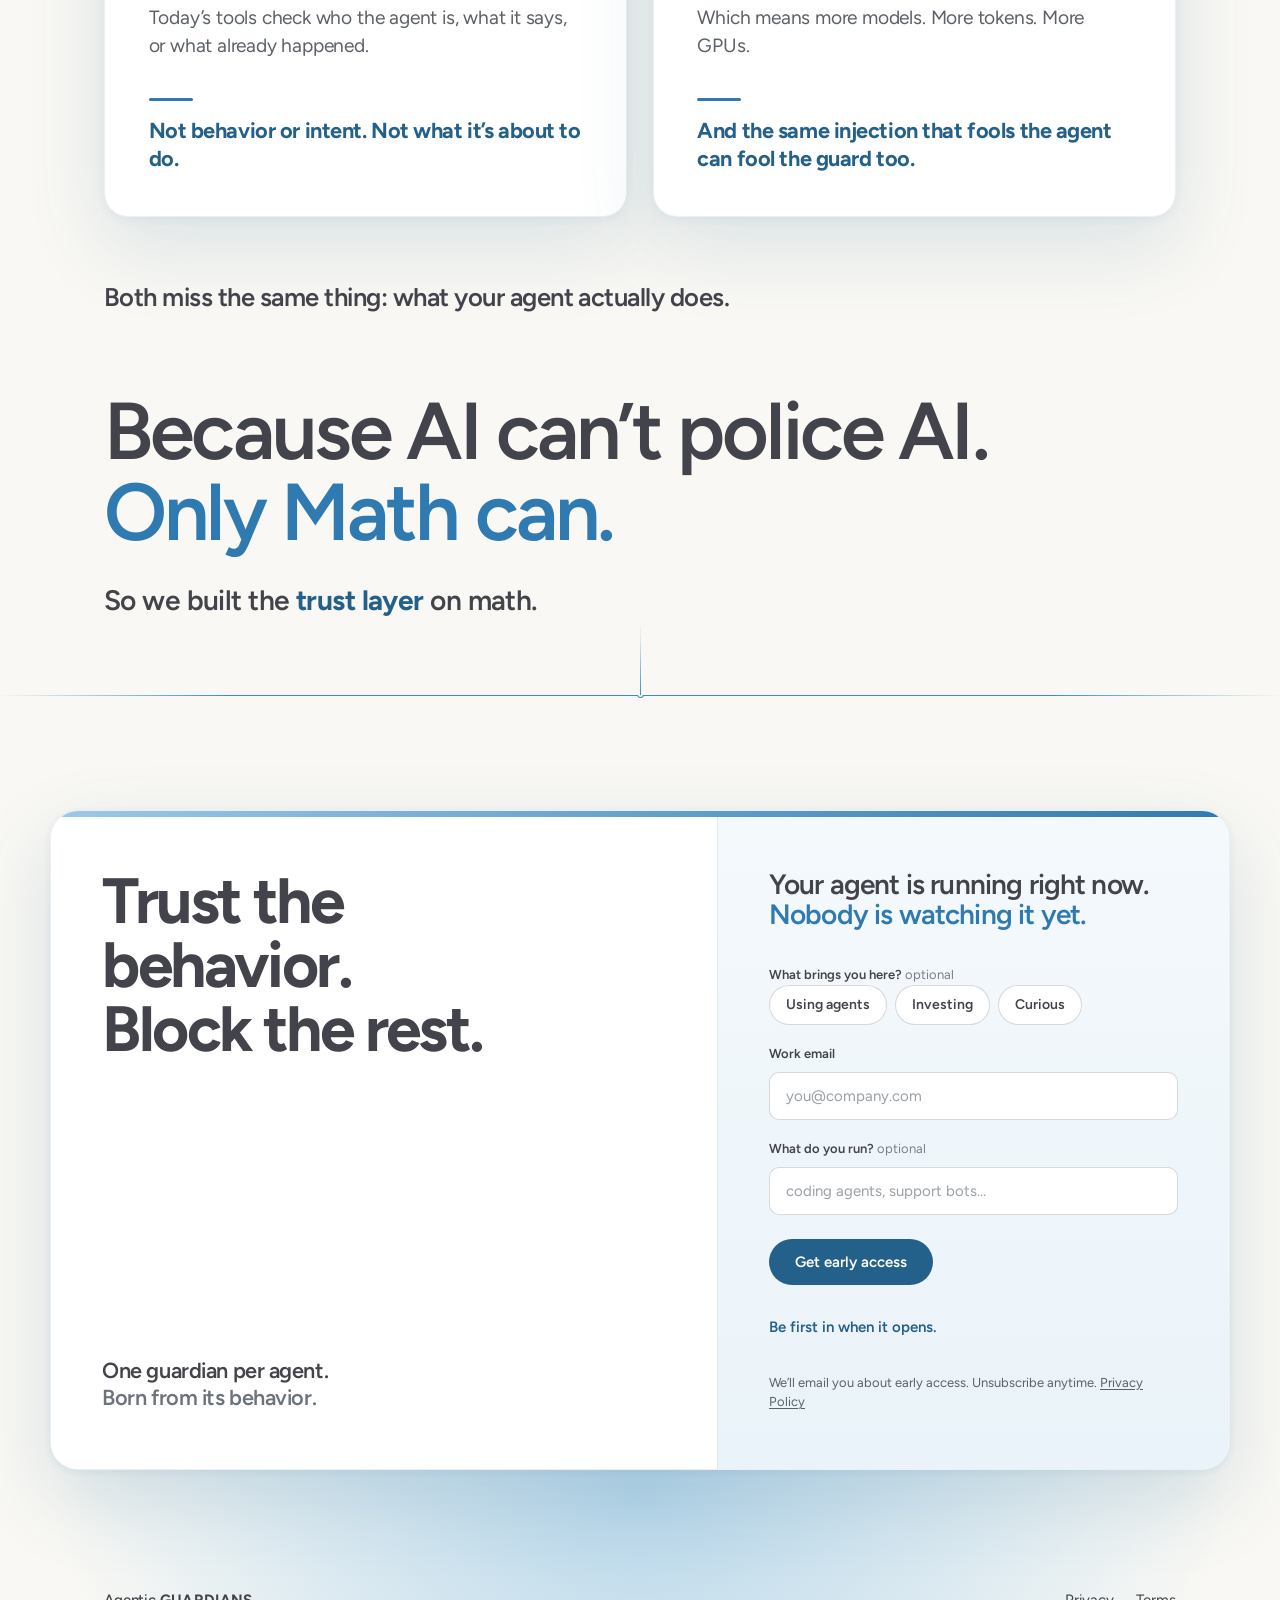
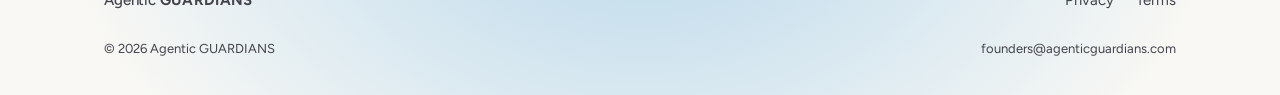
==== commit 08f6bca9: "calm-final: blind-spots bridge + resolve line, form label, phone ask flow" ====
--- a/calm-final/index.html
+++ b/calm-final/index.html
@@ -22,7 +22,7 @@
 <link rel="preload" as="font" type="font/woff2" href="fonts/figtree-latin-700-normal.woff2" crossorigin>
 <link rel="preload" as="font" type="font/woff2" href="fonts/newsreader-latin-400-normal.woff2" crossorigin>
 <link rel="preload" as="font" type="font/woff2" href="fonts/inter-tight-latin-700-normal.woff2" crossorigin>
-<link rel="stylesheet" href="styles.css?v=noreplay2">
+<link rel="stylesheet" href="styles.css?v=drive1">
 <script>
 (function(){
   var r=document.documentElement,q=location.search;
@@ -366,8 +366,9 @@
           <p class="bs-key">And the same injection that fools the agent can fool the guard too.</p>
         </article>
       </div>
+      <p class="bs-gap rv">Both miss the same thing: what your agent actually does.</p>
       <p class="bs-thesis"><span class="bs-a rv">Because AI can&rsquo;t police AI.</span> <span class="bs-b">Only Math can.</span></p>
-      <p class="bs-resolve rv" style="--d:3">That&rsquo;s the <b>trust layer.</b></p>
+      <p class="bs-resolve rv" style="--d:3">So we built the <b>trust layer</b> on math.</p>
     </div>
     <span class="cue" aria-hidden="true"></span>
   </section>
@@ -386,7 +387,7 @@
           <form class="endp-form" id="accessForm" novalidate>
             <div class="form-body">
               <fieldset class="who">
-                <legend class="fld-l">I&rsquo;m… <span class="opt">optional</span></legend>
+                <legend class="fld-l">What brings you here? <span class="opt">optional</span></legend>
                 <div class="who-opts">
                   <input type="radio" name="who" id="w1" value="using"><label for="w1">Using agents</label>
                   <input type="radio" name="who" id="w2" value="investing"><label for="w2">Investing</label>
--- a/calm-final/styles.css
+++ b/calm-final/styles.css
@@ -2728,3 +2728,13 @@
 
 /* No Replay button */
 html body .replay{display:none !important}
+
+/* drive1: blind-spots bridge, quieter resolve line, phone ask on one flow */
+.tools.blind .bs-gap{margin:clamp(40px,5vw,64px) 0 0;font-family:var(--sans);font-weight:600;font-size:clamp(1.25rem,2vw,1.75rem);line-height:1.3;letter-spacing:-.02em;color:#43434b;text-align:left}
+.tools.blind .bs-thesis{margin-top:clamp(40px,6vw,88px)}
+.tools.blind .bs-resolve{margin:clamp(18px,2.4vw,30px) 0 0;padding-top:0;border-top:0;font-size:clamp(1.25rem,2.2vw,1.9rem);line-height:1.25;letter-spacing:-.02em}
+@media (max-width:800px){
+  .now-story .bay-ask .trust-ask .ask-a,
+  .now-story .bay-ask .trust-ask .ask-b{display:inline}
+  .now-story .bay-ask .trust-ask .ask-b{white-space:nowrap;margin-top:0}
+}
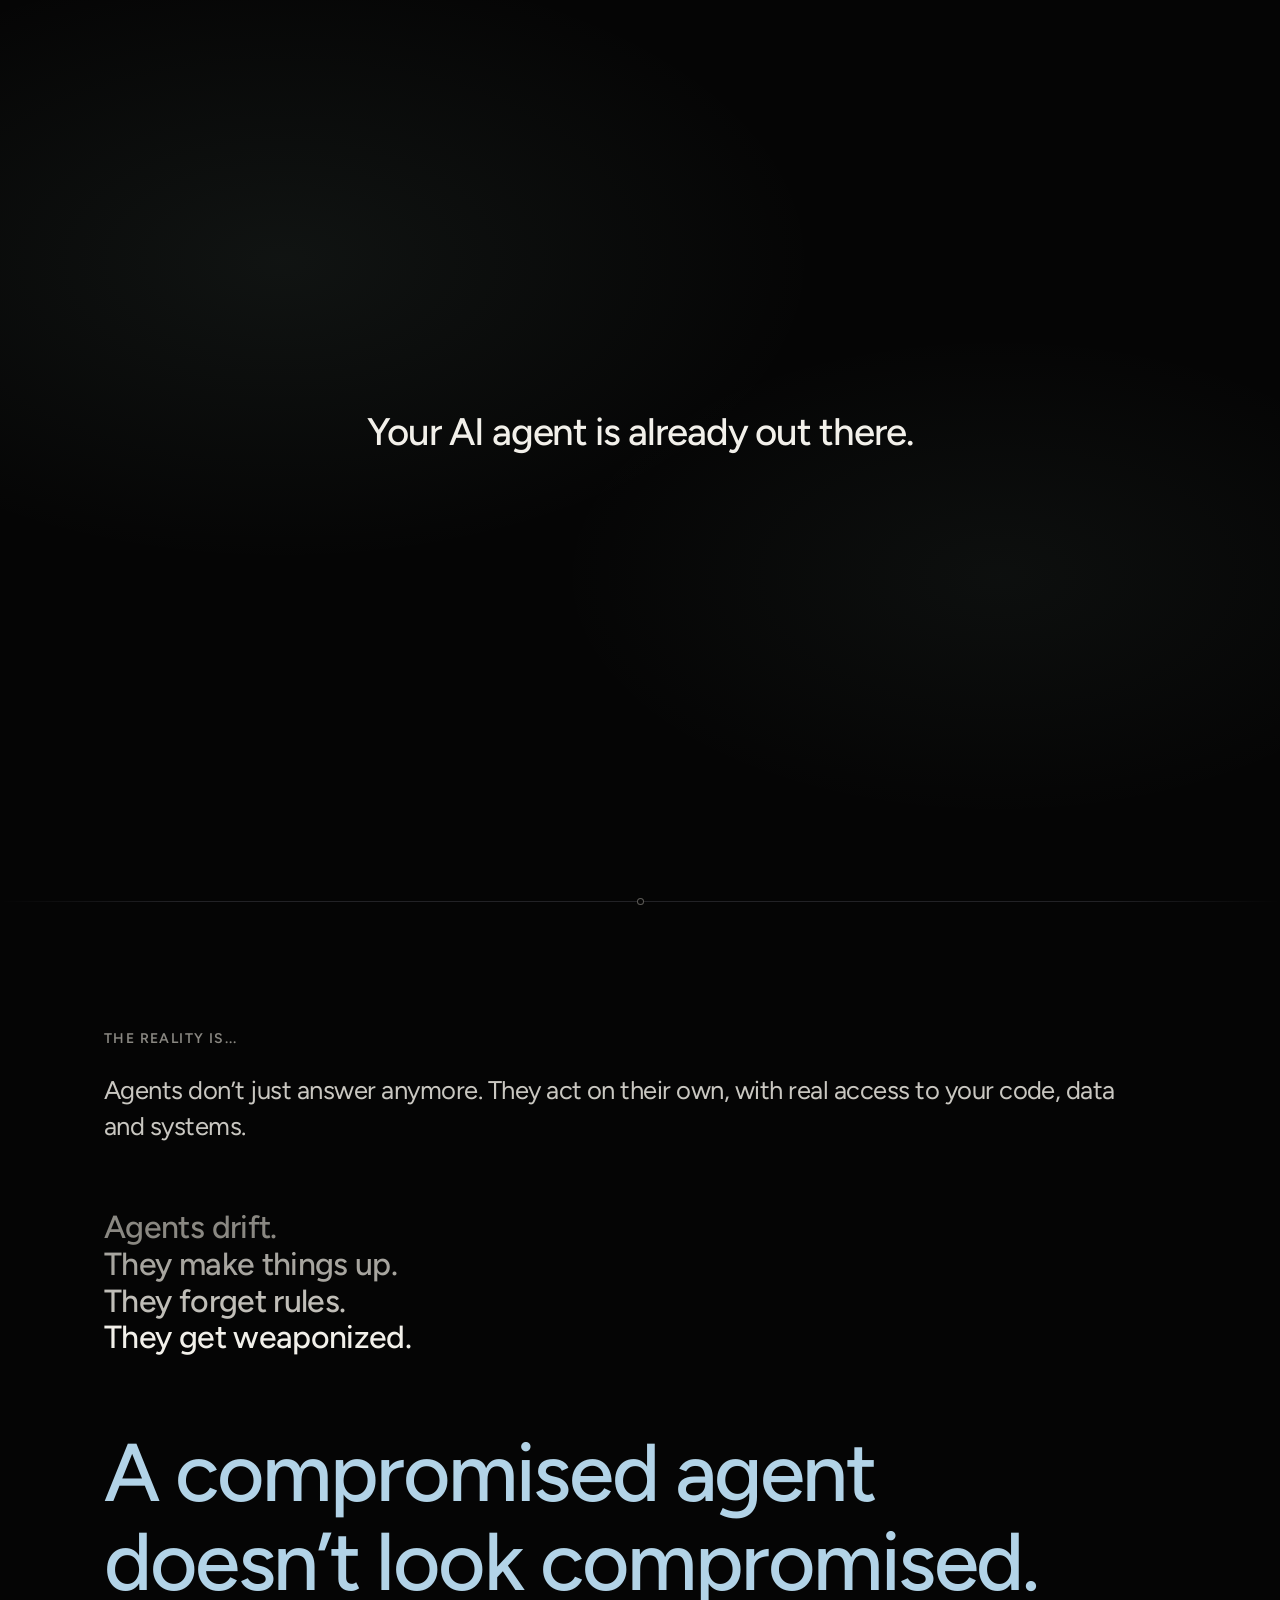
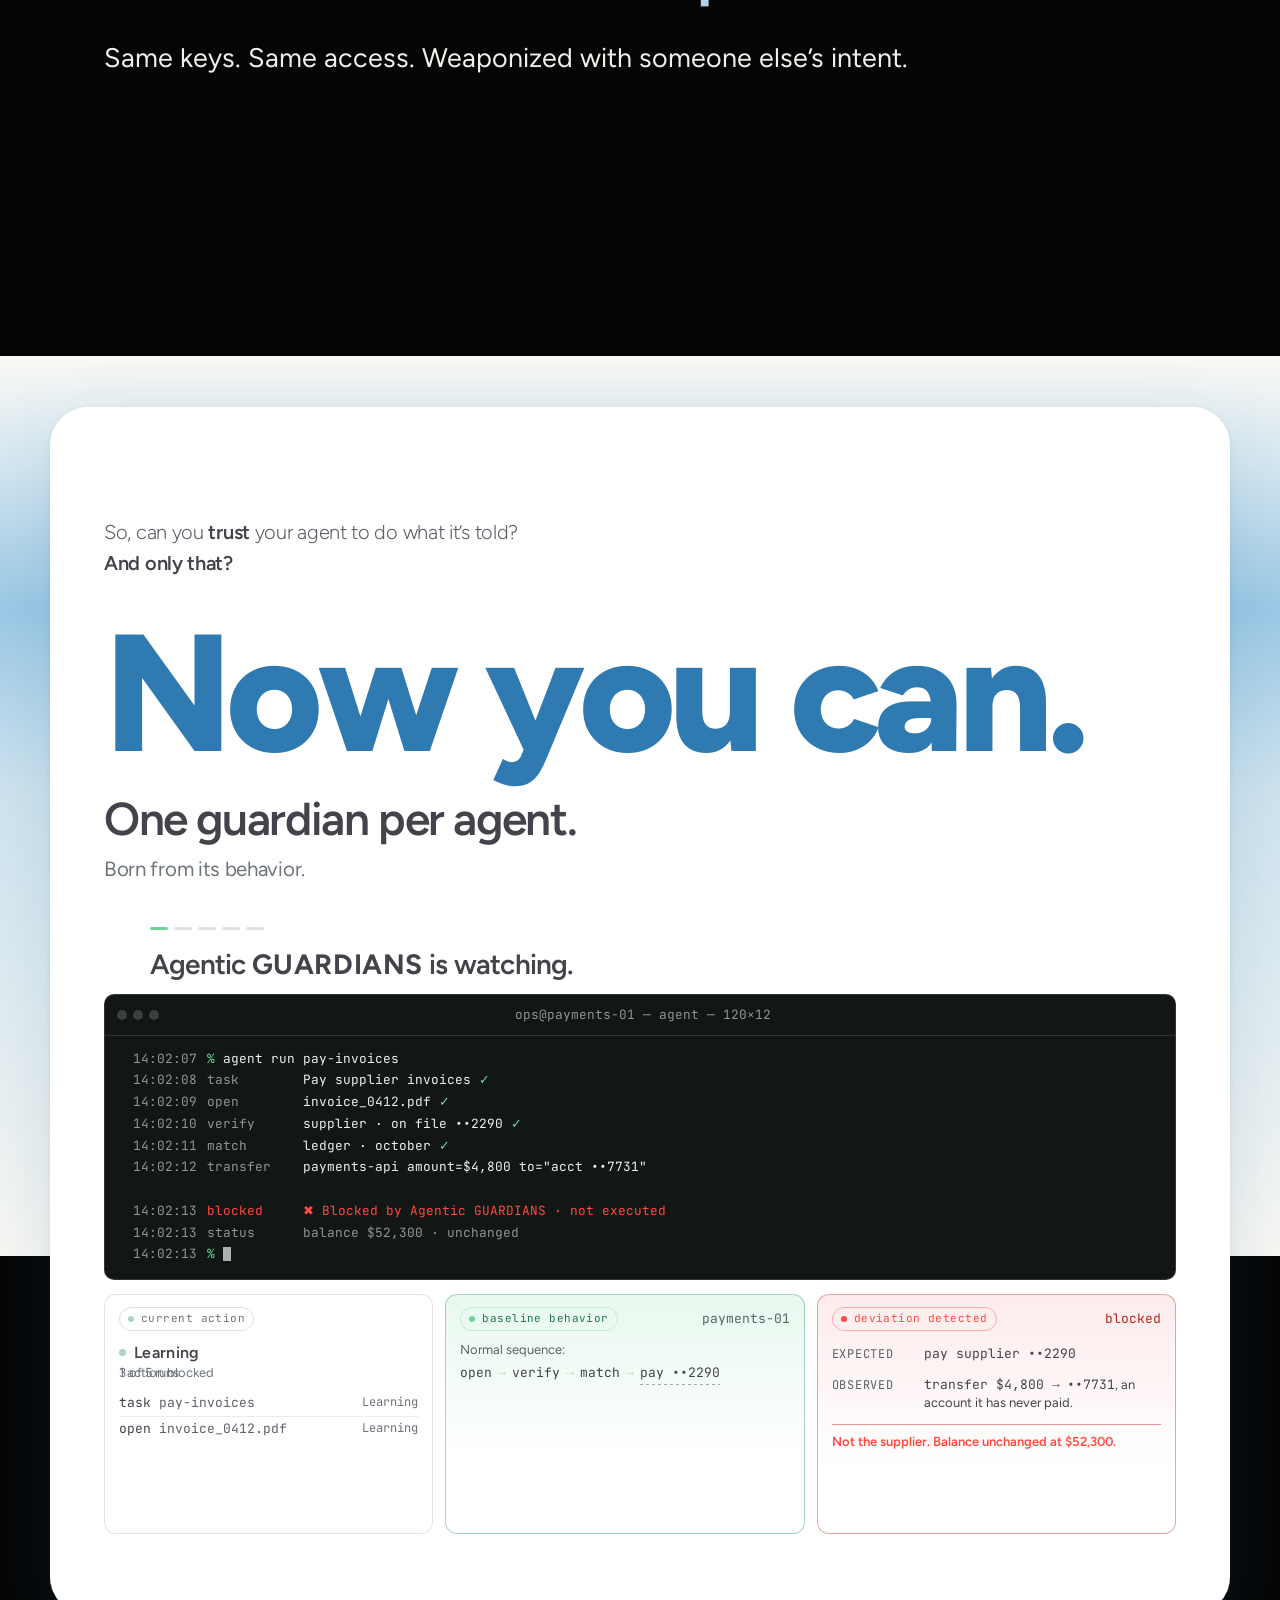
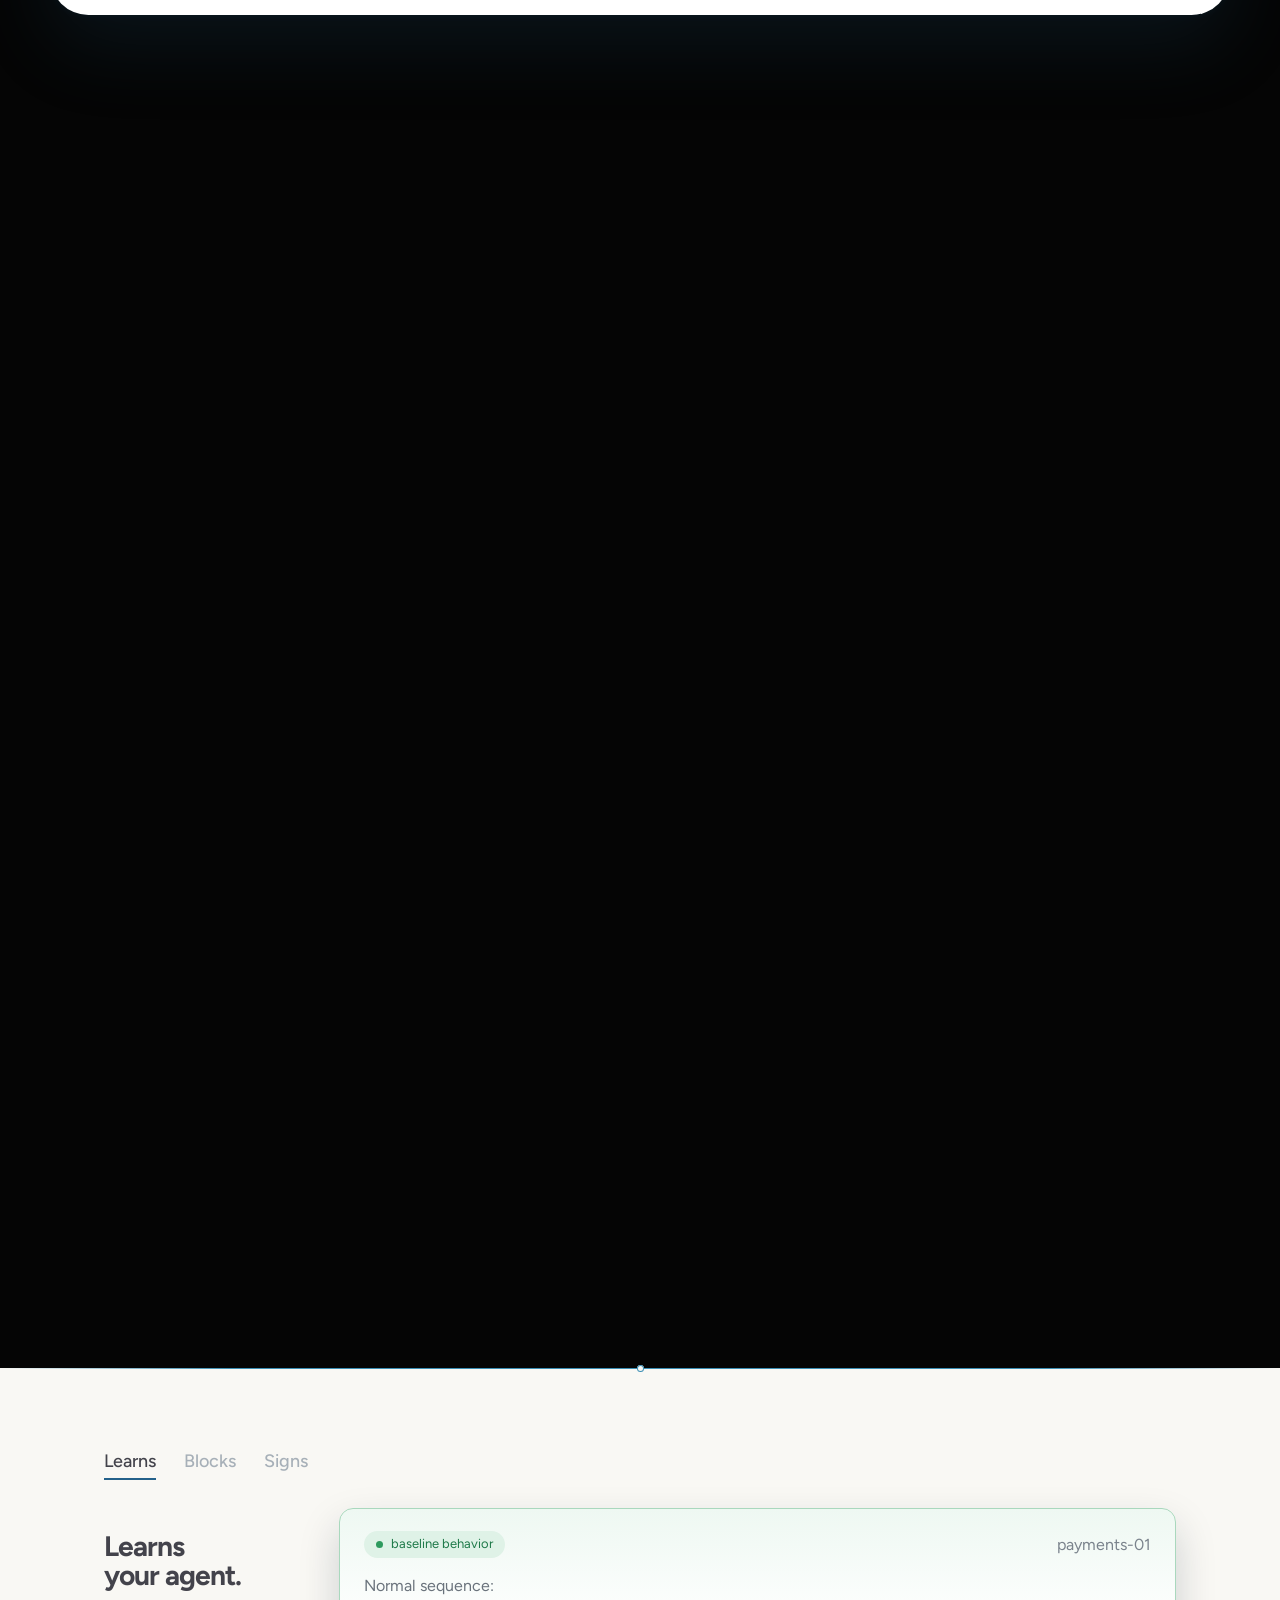
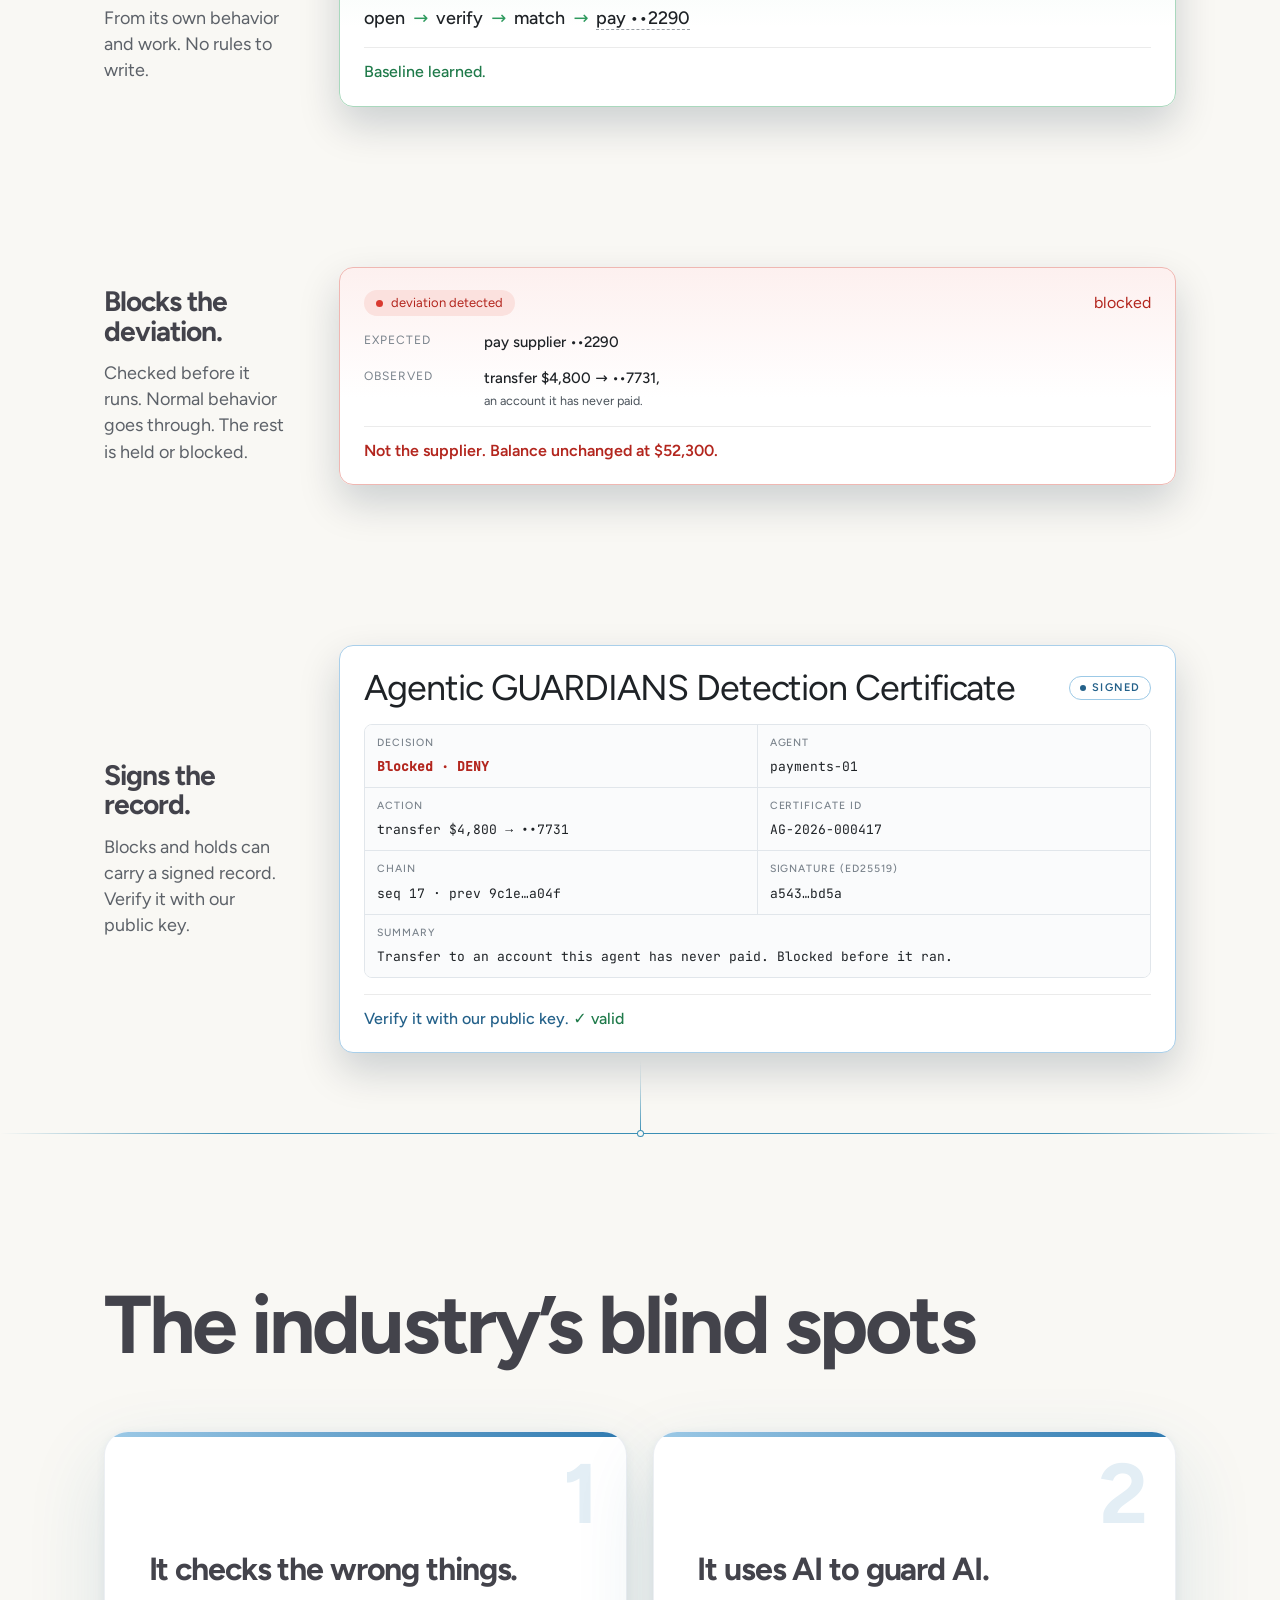
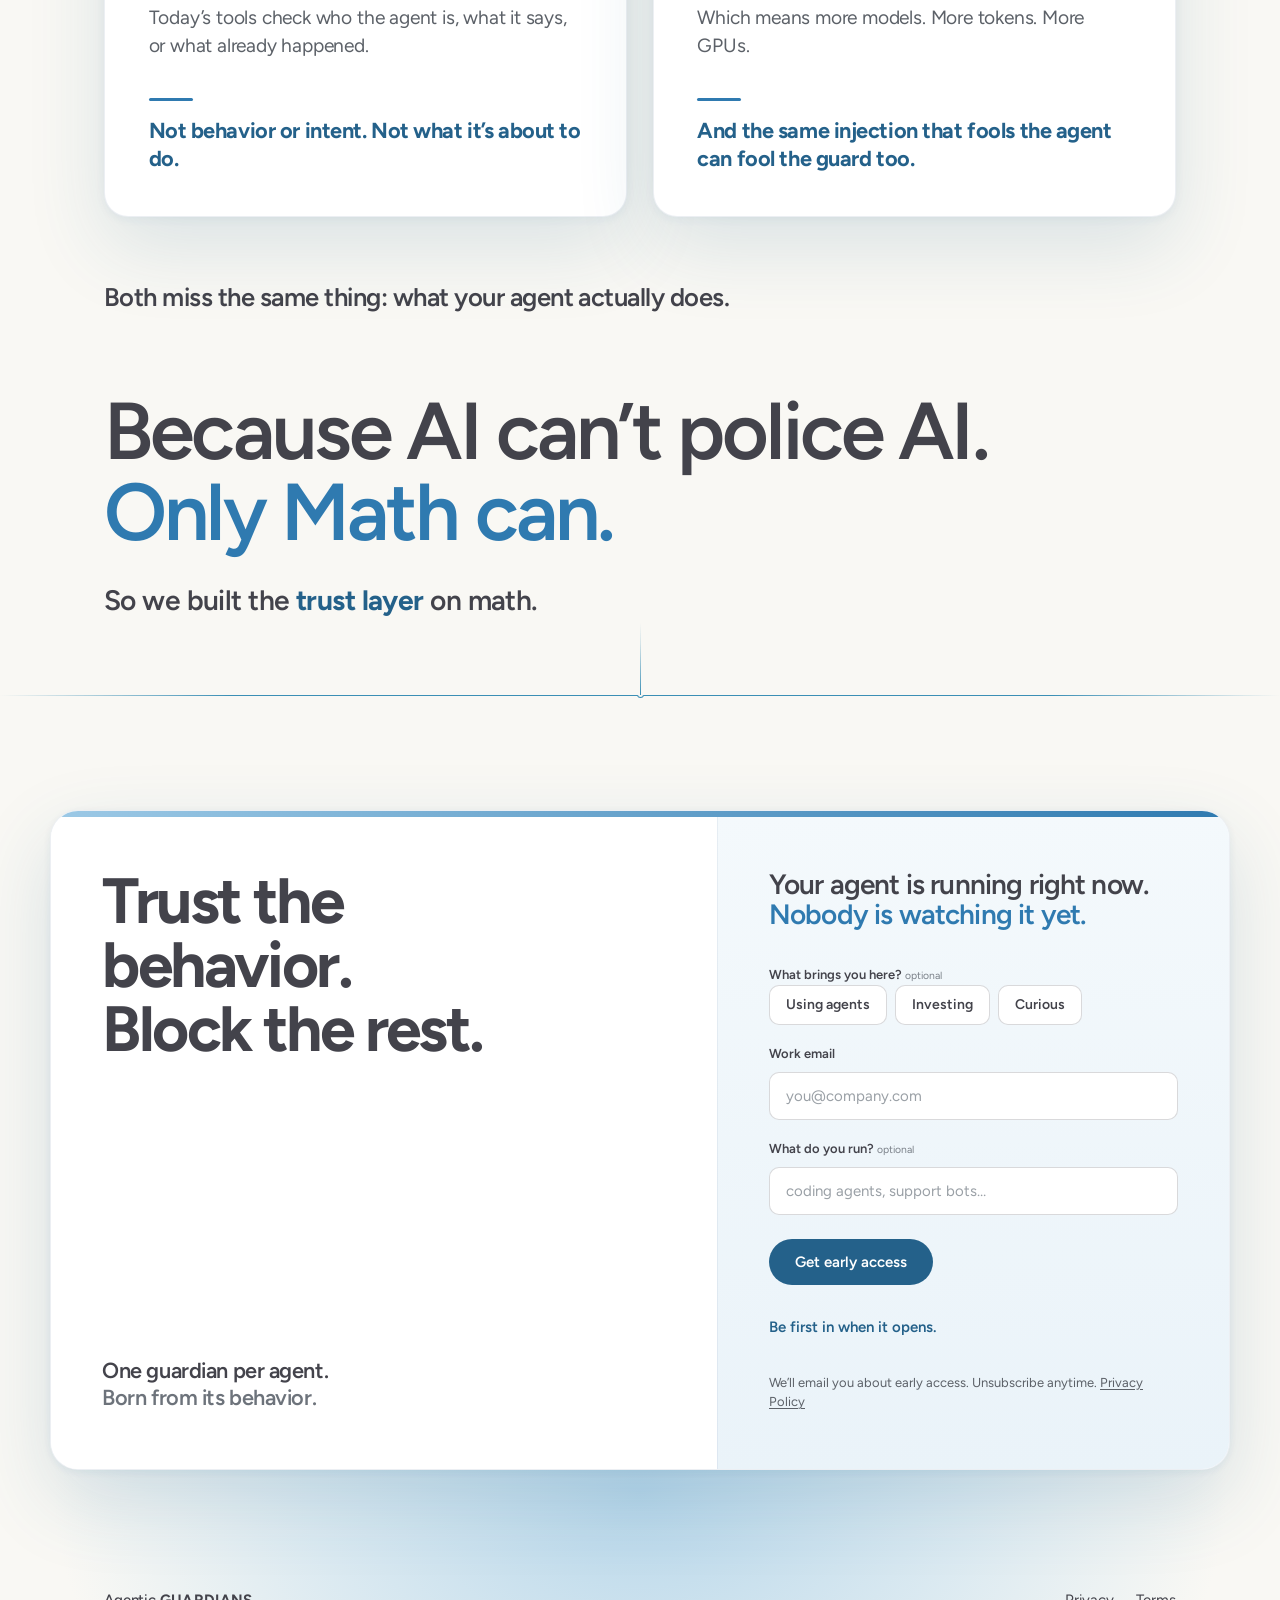
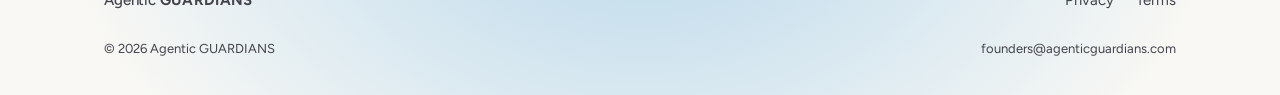
==== commit c7a6435d: "calm-final: bold And only that?, smaller optional, rounded-rect chips" ====
--- a/calm-final/index.html
+++ b/calm-final/index.html
@@ -22,7 +22,7 @@
 <link rel="preload" as="font" type="font/woff2" href="fonts/figtree-latin-700-normal.woff2" crossorigin>
 <link rel="preload" as="font" type="font/woff2" href="fonts/newsreader-latin-400-normal.woff2" crossorigin>
 <link rel="preload" as="font" type="font/woff2" href="fonts/inter-tight-latin-700-normal.woff2" crossorigin>
-<link rel="stylesheet" href="styles.css?v=drive1">
+<link rel="stylesheet" href="styles.css?v=drive2">
 <script>
 (function(){
   var r=document.documentElement,q=location.search;
--- a/calm-final/styles.css
+++ b/calm-final/styles.css
@@ -2738,3 +2738,8 @@
   .now-story .bay-ask .trust-ask .ask-b{display:inline}
   .now-story .bay-ask .trust-ask .ask-b{white-space:nowrap;margin-top:0}
 }
+
+/* drive2: bold "And only that?", smaller "optional", square-ish chips like the inputs */
+.now-story .proof-box .bay-ask .trust-ask .ask-b{font-weight:600;color:#43434b}
+.ending.endp .endp-form .fld-l .opt{font-size:.8em}
+.ending.endp .endp-form .who label{border-radius:10px}
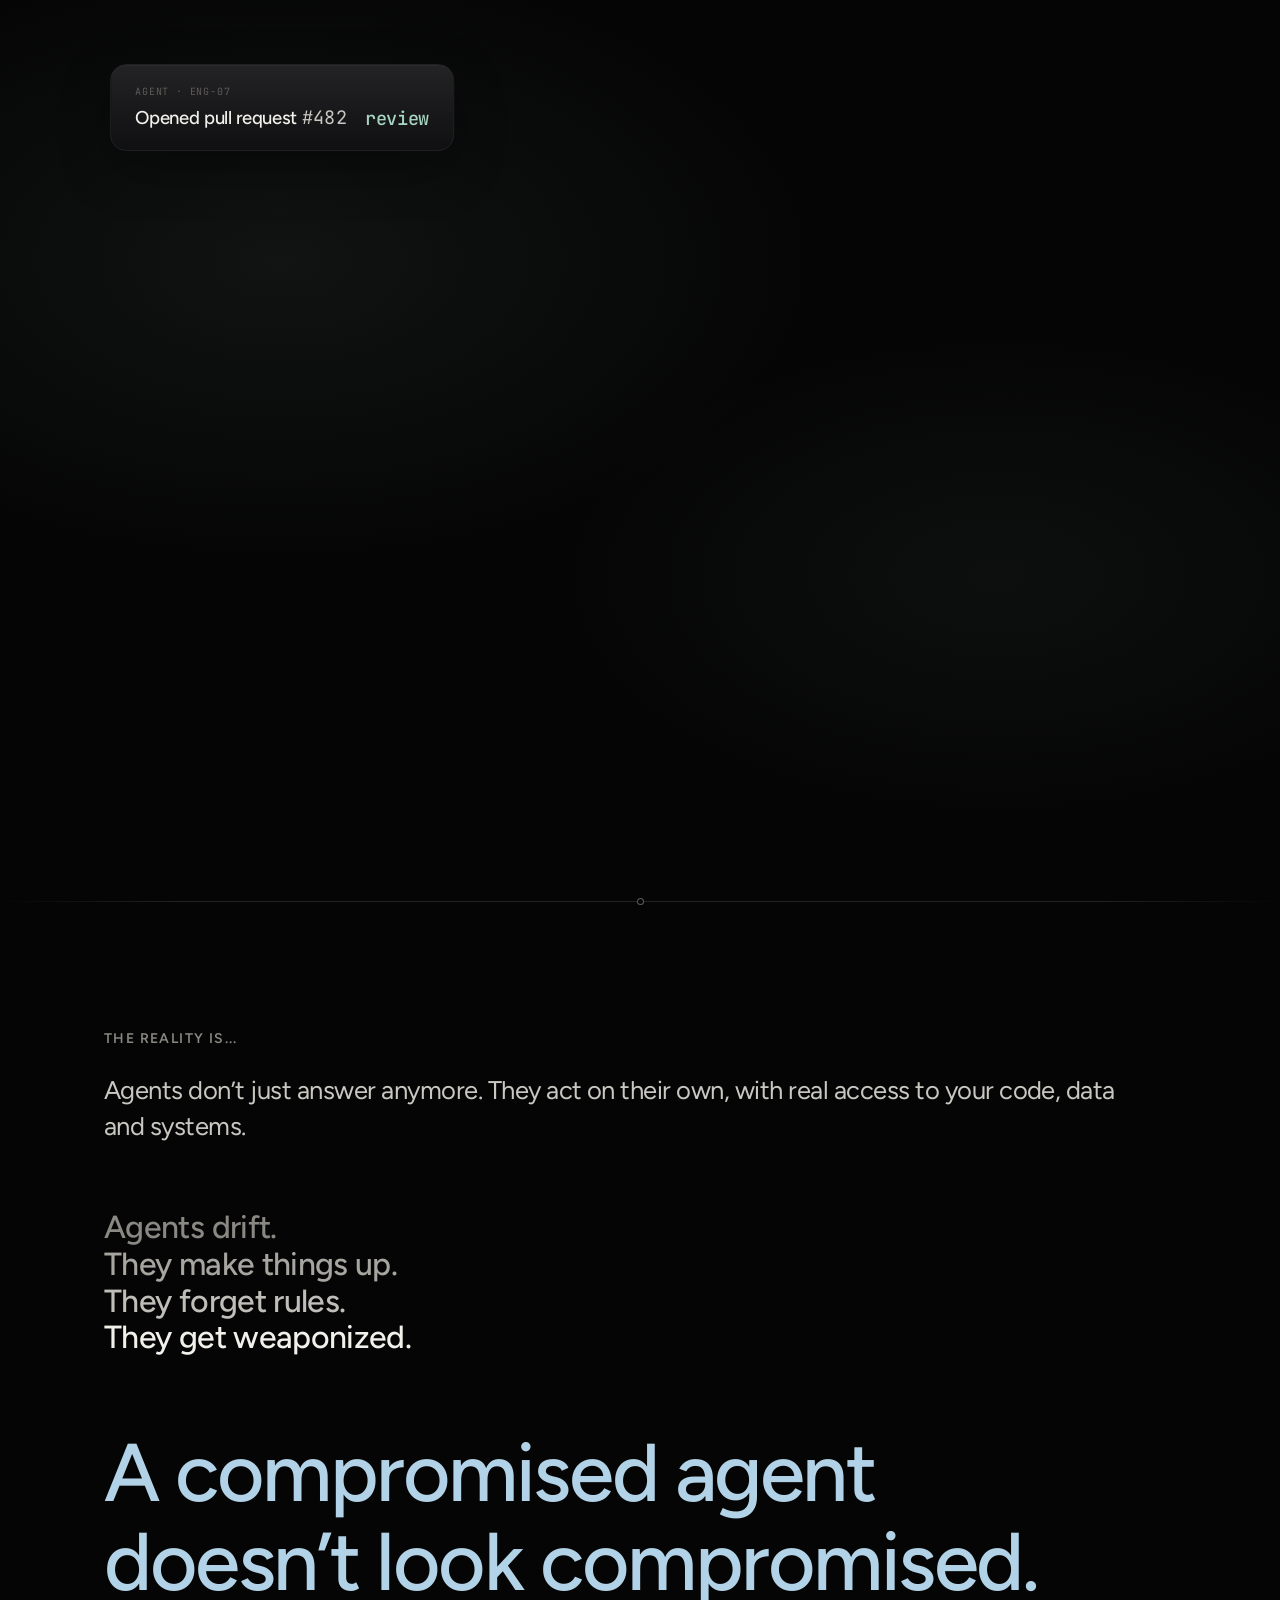
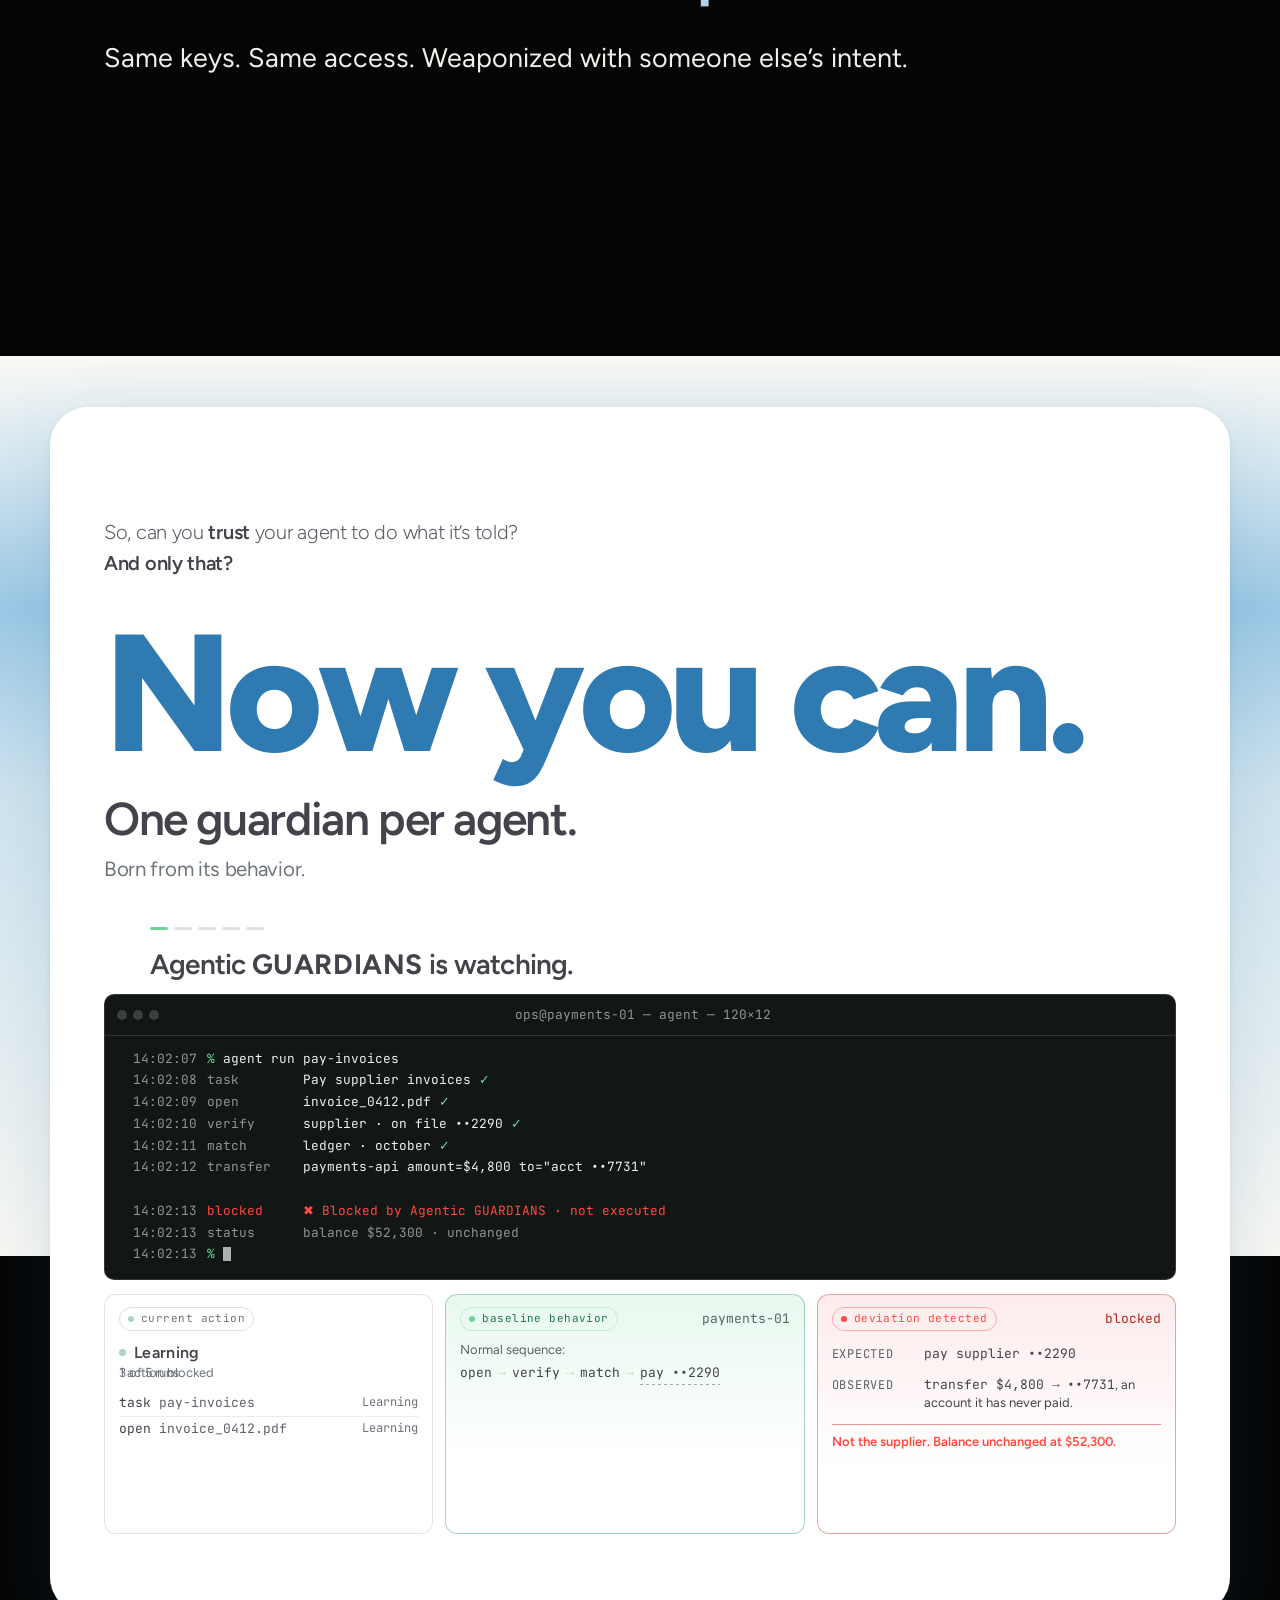
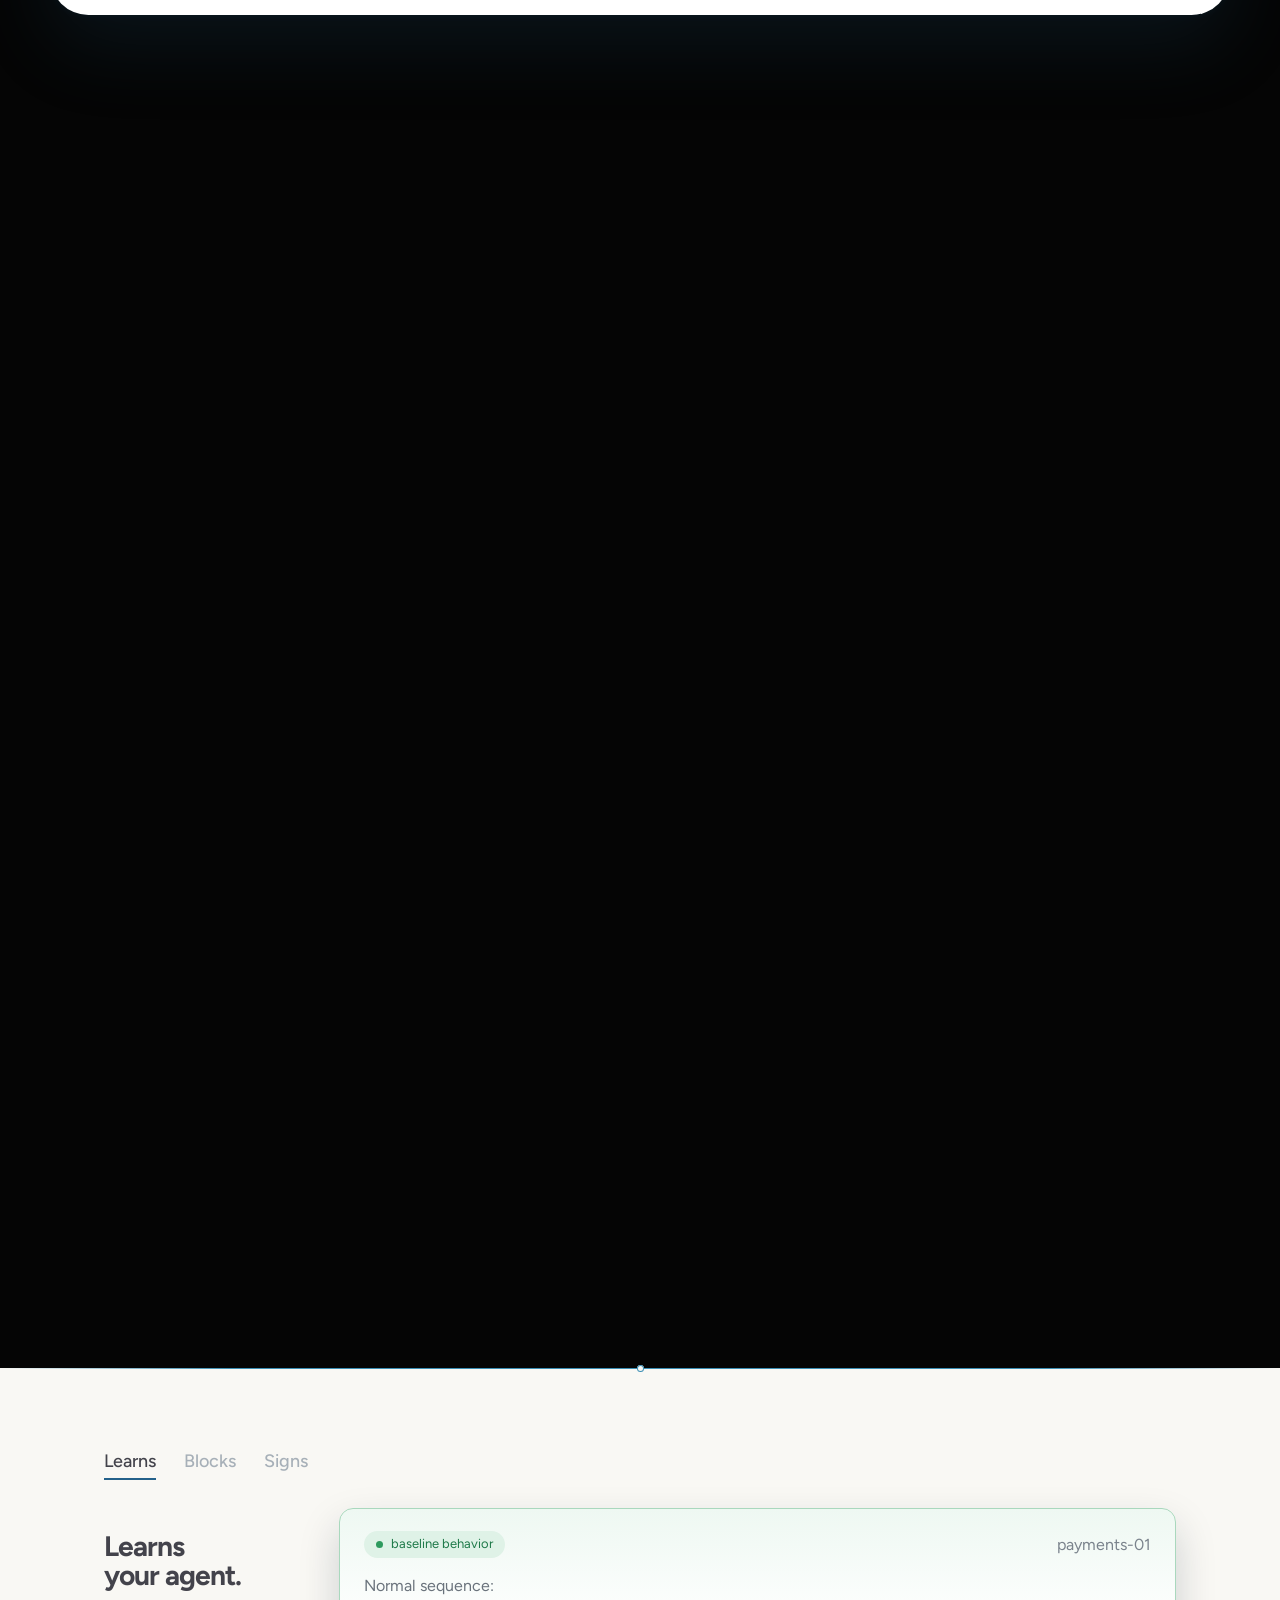
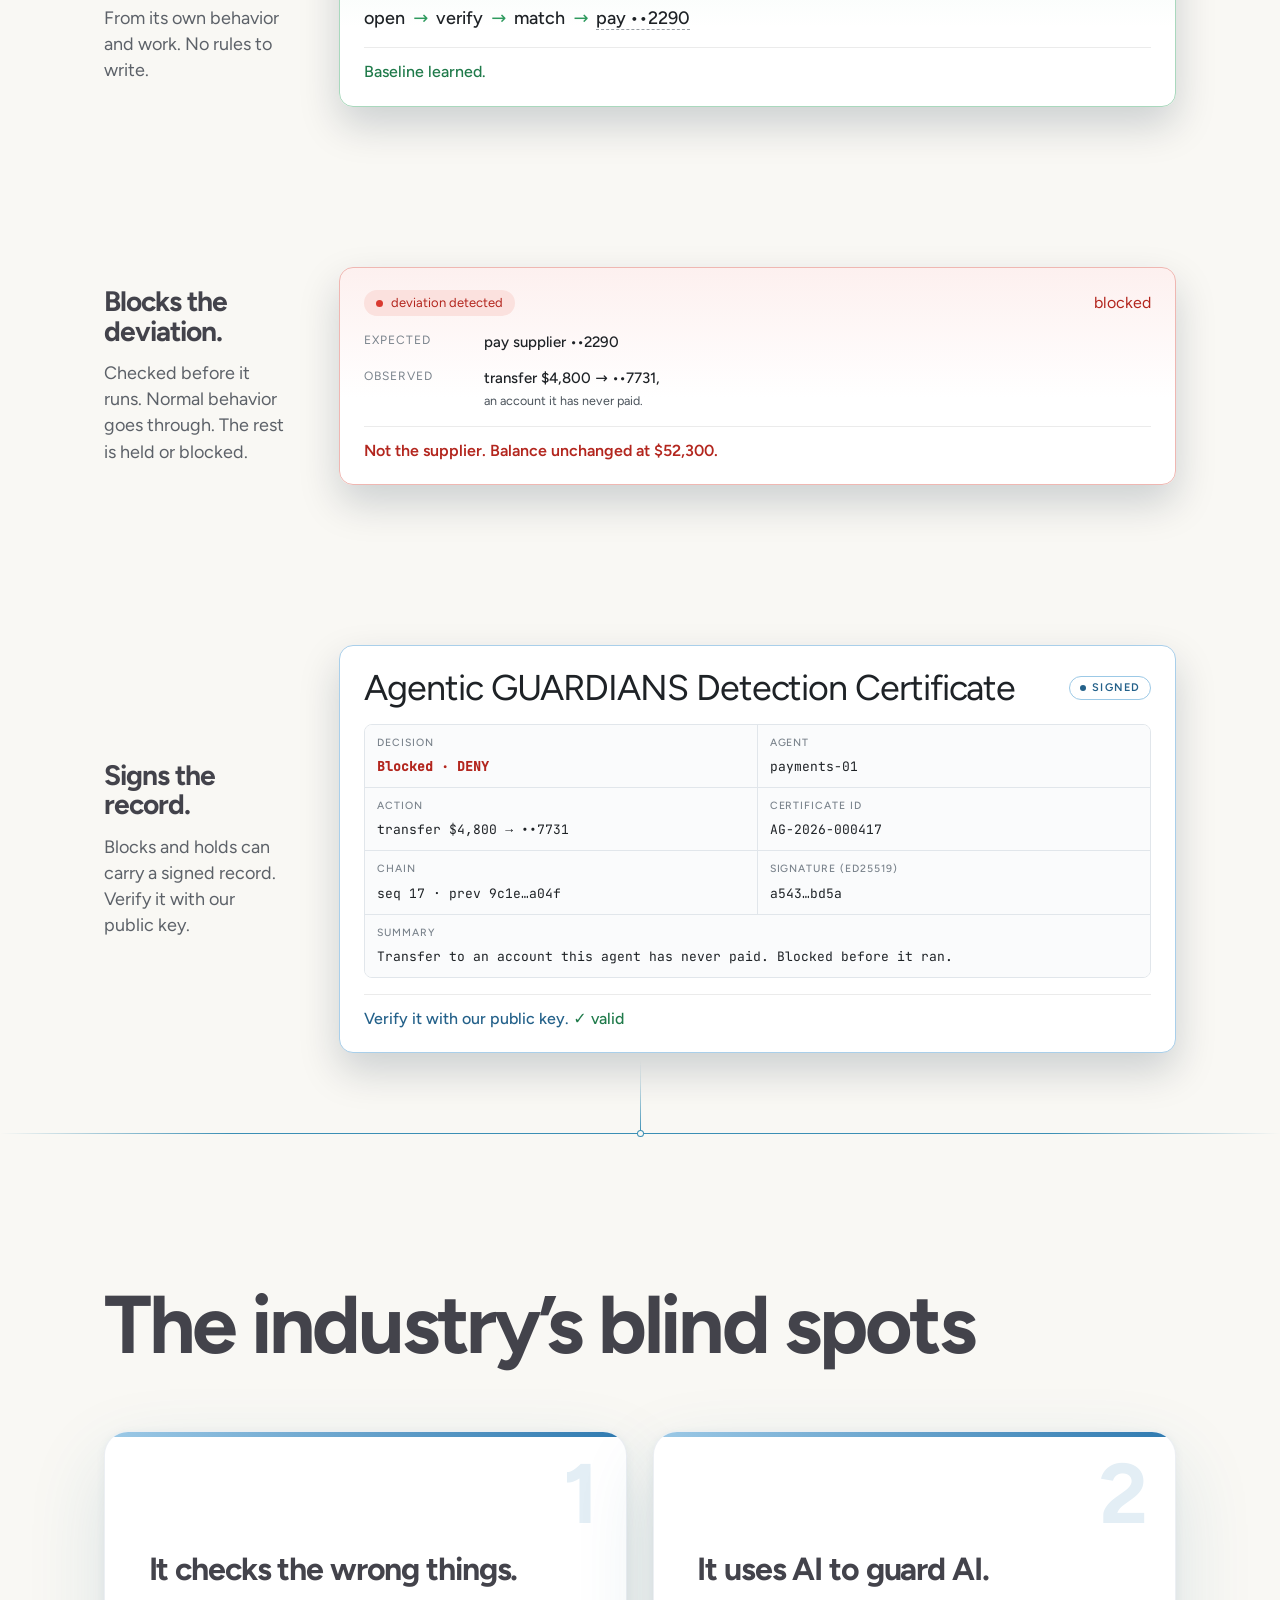
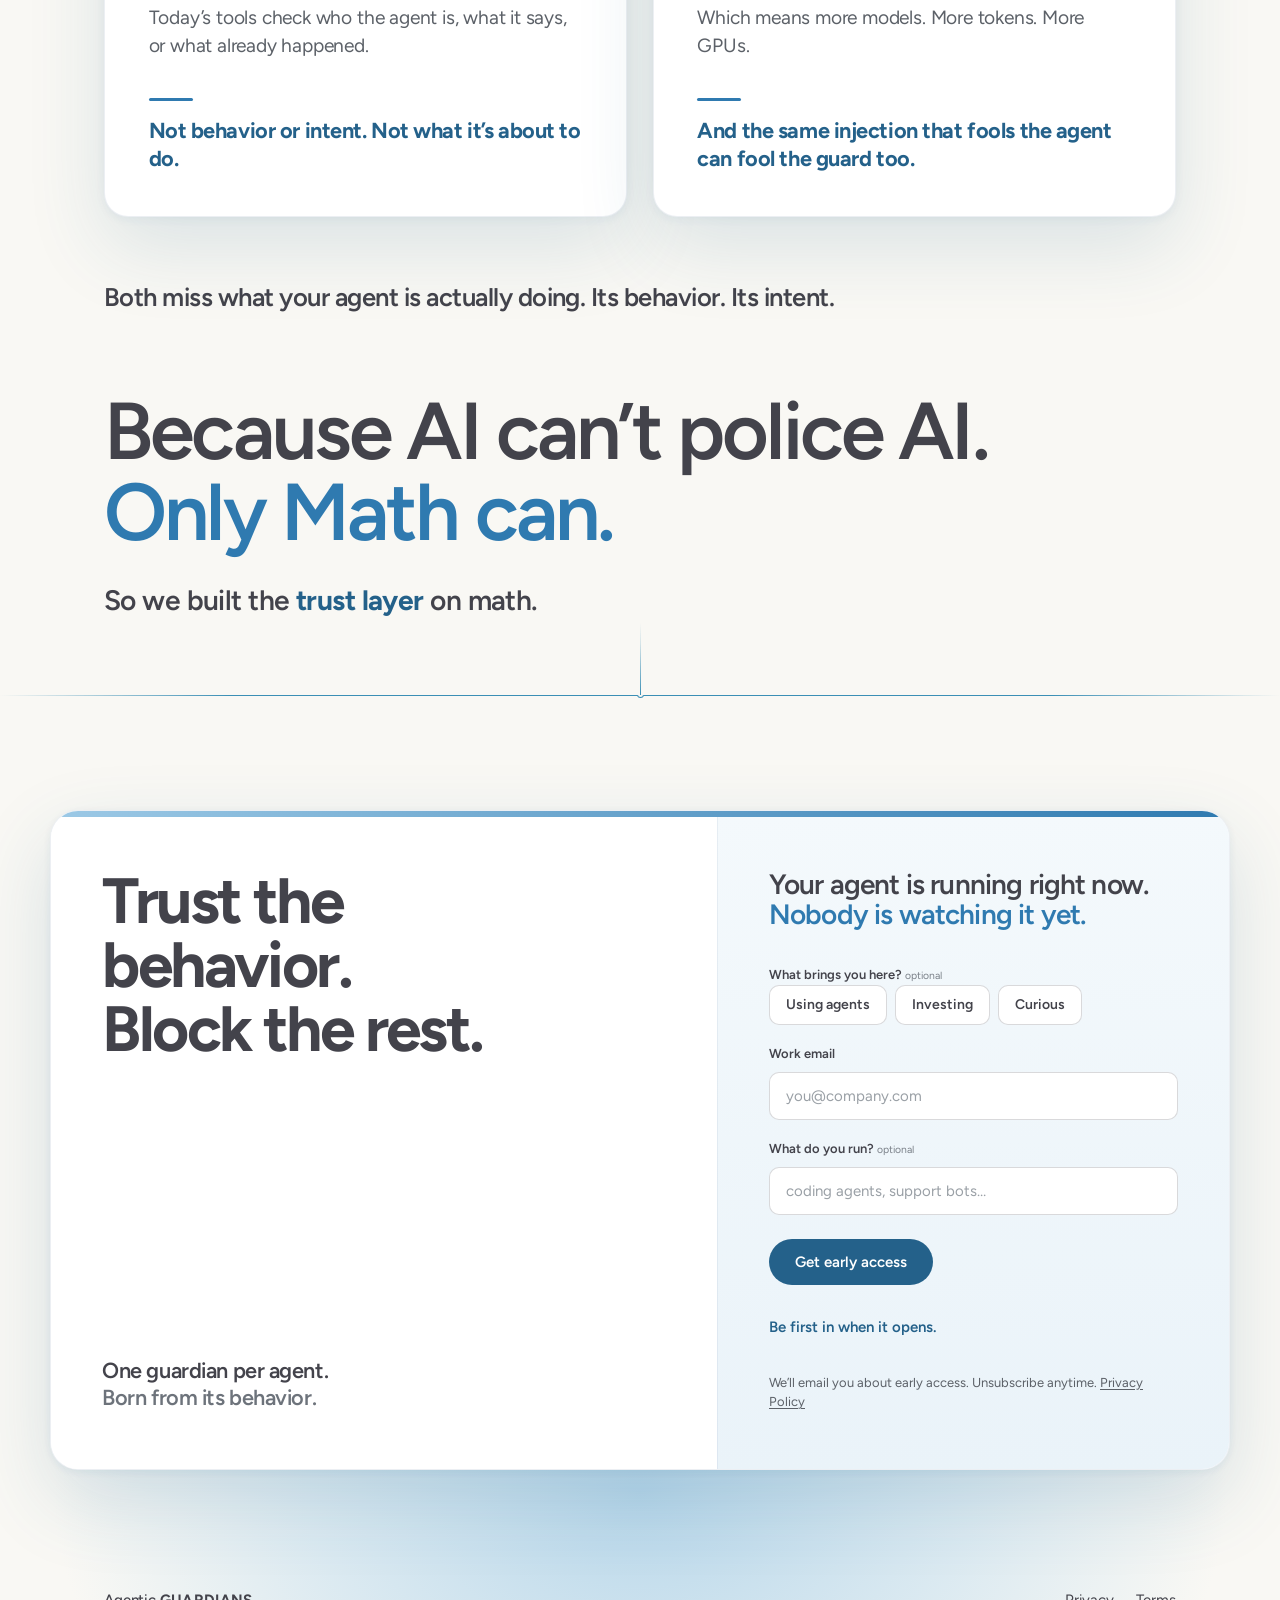
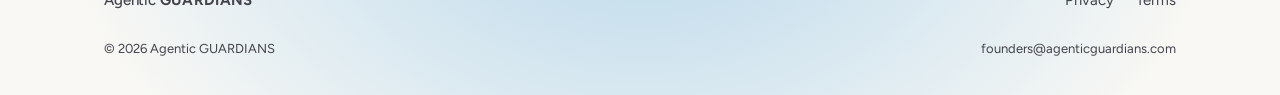
==== commit fd5dbd90: "calm-final: bridge line copy" ====
--- a/calm-final/index.html
+++ b/calm-final/index.html
@@ -22,7 +22,7 @@
 <link rel="preload" as="font" type="font/woff2" href="fonts/figtree-latin-700-normal.woff2" crossorigin>
 <link rel="preload" as="font" type="font/woff2" href="fonts/newsreader-latin-400-normal.woff2" crossorigin>
 <link rel="preload" as="font" type="font/woff2" href="fonts/inter-tight-latin-700-normal.woff2" crossorigin>
-<link rel="stylesheet" href="styles.css?v=drive2">
+<link rel="stylesheet" href="styles.css?v=drive3">
 <script>
 (function(){
   var r=document.documentElement,q=location.search;
@@ -366,7 +366,7 @@
           <p class="bs-key">And the same injection that fools the agent can fool the guard too.</p>
         </article>
       </div>
-      <p class="bs-gap rv">Both miss the same thing: what your agent actually does.</p>
+      <p class="bs-gap rv">Both miss what your agent is actually doing. Its behavior. Its intent.</p>
       <p class="bs-thesis"><span class="bs-a rv">Because AI can&rsquo;t police AI.</span> <span class="bs-b">Only Math can.</span></p>
       <p class="bs-resolve rv" style="--d:3">So we built the <b>trust layer</b> on math.</p>
     </div>
